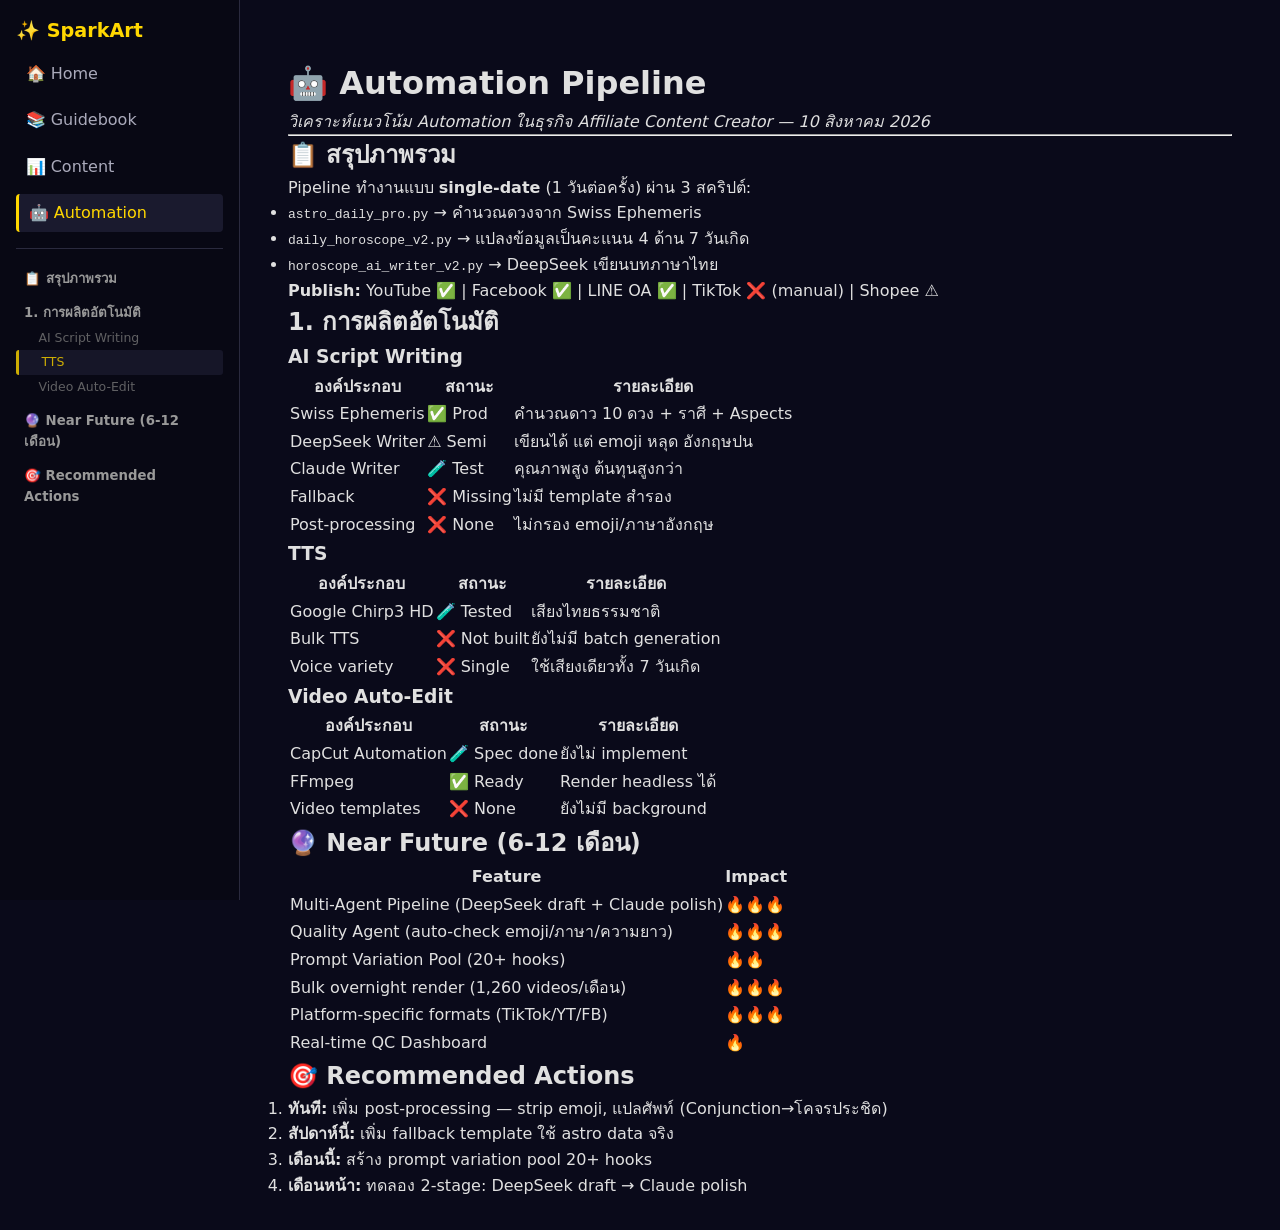
==== automation/index.html @ 2e10477f "🚀 Initial: SparkArt Asset Manager - Calendar grid with day detail view - Sidebar navigation - Dark t" ====
<!DOCTYPE html>
<html lang="th">
<head>
  <meta charset="UTF-8">
  <meta name="viewport" content="width=device-width, initial-scale=1.0">
  <title>🤖 SparkArt Automation</title>
  <link rel="stylesheet" href="/shared.css">
  <meta name="robots" content="noindex">
</head>
<body>

<button class="hamburger" id="hamburger" aria-label="Toggle sidebar" aria-expanded="false">☰</button>

<aside class="sidebar" id="sidebar">
  <a href="/" class="brand">✨ SparkArt</a>
  <ul class="nav-links">
    <li><a href="/">🏠 Home</a></li>
    <li><a href="/howto/">📚 Guidebook</a></li>
    <li><a href="/content/">📊 Content</a></li>
    <li><a href="/automation/" class="active">🤖 Automation</a></li>
  </ul>
  <div class="sub-nav" id="subNav"></div>
</aside>

<main class="main">

<h1>🤖 Automation Pipeline</h1>
<p><em>วิเคราะห์แนวโน้ม Automation ในธุรกิจ Affiliate Content Creator — 10 สิงหาคม 2026</em></p>

<hr>

<h2 id="summary">📋 สรุปภาพรวม</h2>

<p>Pipeline ทำงานแบบ <strong>single-date</strong> (1 วันต่อครั้ง) ผ่าน 3 สคริปต์:</p>
<ul>
  <li><code>astro_daily_pro.py</code> → คำนวณดวงจาก Swiss Ephemeris</li>
  <li><code>daily_horoscope_v2.py</code> → แปลงข้อมูลเป็นคะแนน 4 ด้าน 7 วันเกิด</li>
  <li><code>horoscope_ai_writer_v2.py</code> → DeepSeek เขียนบทภาษาไทย</li>
</ul>

<p><strong>Publish:</strong> YouTube ✅ | Facebook ✅ | LINE OA ✅ | TikTok ❌ (manual) | Shopee ⚠️</p>

<h2 id="production">1. การผลิตอัตโนมัติ</h2>

<h3 id="ai-writing">AI Script Writing</h3>
<table>
  <tr><th>องค์ประกอบ</th><th>สถานะ</th><th>รายละเอียด</th></tr>
  <tr><td>Swiss Ephemeris</td><td>✅ Prod</td><td>คำนวณดาว 10 ดวง + ราศี + Aspects</td></tr>
  <tr><td>DeepSeek Writer</td><td>⚠️ Semi</td><td>เขียนได้ แต่ emoji หลุด อังกฤษปน</td></tr>
  <tr><td>Claude Writer</td><td>🧪 Test</td><td>คุณภาพสูง ต้นทุนสูงกว่า</td></tr>
  <tr><td>Fallback</td><td>❌ Missing</td><td>ไม่มี template สำรอง</td></tr>
  <tr><td>Post-processing</td><td>❌ None</td><td>ไม่กรอง emoji/ภาษาอังกฤษ</td></tr>
</table>

<h3 id="tts-stack">TTS</h3>
<table>
  <tr><th>องค์ประกอบ</th><th>สถานะ</th><th>รายละเอียด</th></tr>
  <tr><td>Google Chirp3 HD</td><td>🧪 Tested</td><td>เสียงไทยธรรมชาติ</td></tr>
  <tr><td>Bulk TTS</td><td>❌ Not built</td><td>ยังไม่มี batch generation</td></tr>
  <tr><td>Voice variety</td><td>❌ Single</td><td>ใช้เสียงเดียวทั้ง 7 วันเกิด</td></tr>
</table>

<h3 id="video-edit">Video Auto-Edit</h3>
<table>
  <tr><th>องค์ประกอบ</th><th>สถานะ</th><th>รายละเอียด</th></tr>
  <tr><td>CapCut Automation</td><td>🧪 Spec done</td><td>ยังไม่ implement</td></tr>
  <tr><td>FFmpeg</td><td>✅ Ready</td><td>Render headless ได้</td></tr>
  <tr><td>Video templates</td><td>❌ None</td><td>ยังไม่มี background</td></tr>
</table>

<h2 id="near-future">🔮 Near Future (6-12 เดือน)</h2>

<table>
  <tr><th>Feature</th><th>Impact</th></tr>
  <tr><td>Multi-Agent Pipeline (DeepSeek draft + Claude polish)</td><td>🔥🔥🔥</td></tr>
  <tr><td>Quality Agent (auto-check emoji/ภาษา/ความยาว)</td><td>🔥🔥🔥</td></tr>
  <tr><td>Prompt Variation Pool (20+ hooks)</td><td>🔥🔥</td></tr>
  <tr><td>Bulk overnight render (1,260 videos/เดือน)</td><td>🔥🔥🔥</td></tr>
  <tr><td>Platform-specific formats (TikTok/YT/FB)</td><td>🔥🔥🔥</td></tr>
  <tr><td>Real-time QC Dashboard</td><td>🔥</td></tr>
</table>

<h2 id="actions">🎯 Recommended Actions</h2>

<ol>
  <li><strong>ทันที:</strong> เพิ่ม post-processing — strip emoji, แปลศัพท์ (Conjunction→โคจรประชิด)</li>
  <li><strong>สัปดาห์นี้:</strong> เพิ่ม fallback template ใช้ astro data จริง</li>
  <li><strong>เดือนนี้:</strong> สร้าง prompt variation pool 20+ hooks</li>
  <li><strong>เดือนหน้า:</strong> ทดลอง 2-stage: DeepSeek draft → Claude polish</li>
</ol>

</main>

<script>
document.addEventListener('DOMContentLoaded', function() {
  const hamburger = document.getElementById('hamburger');
  const sidebar = document.getElementById('sidebar');
  const subNav = document.getElementById('subNav');
  
  hamburger.addEventListener('click', function() {
    const isOpen = sidebar.classList.toggle('sidebar-open');
    hamburger.setAttribute('aria-expanded', isOpen);
  });
  
  if (subNav) {
    document.querySelectorAll('.main h2[id], .main h3[id]').forEach(function(heading) {
      var link = document.createElement('a');
      link.href = '#' + heading.id;
      link.textContent = heading.textContent;
      link.className = heading.tagName === 'H2' ? 'sub-main' : 'sub-child';
      subNav.appendChild(link);
    });
  }
  
  var sections = document.querySelectorAll('.main h2[id], .main h3[id]');
  if (sections.length) {
    var observer = new IntersectionObserver(function(entries) {
      entries.forEach(function(entry) {
        if (entry.isIntersecting) {
          var id = entry.target.id;
          var links = document.querySelectorAll('.sub-nav a');
          links.forEach(function(l) { l.classList.remove('active'); });
          var active = document.querySelector('.sub-nav a[href="#' + id + '"]');
          if (active) active.classList.add('active');
        }
      });
    }, { rootMargin: '-40% 0px -40% 0px' });
    sections.forEach(function(sec) { observer.observe(sec); });
  }
});
</script>

</body>
</html>
---- shared.css ----
:root {
  --bg: #0a0a1a;
  --accent: #ffd700;
  --text: #e0e0e0;
  --muted: #888;
  --code: #1a2a3a;
  --border: #2a2a3e;
  --sidebar-bg: #080814;
  --nav-bg: #0d0d1f;
  --cards: #1a1a2e;
  --shadow-glow: 0 0 10px rgba(255,215,0,0.2);
  --grid-gap: 1.5rem;
}

/* Reset */
* { box-sizing: border-box; margin: 0; padding: 0; }
body { 
  background: var(--bg); 
  color: var(--text); 
  font-family: -apple-system, system-ui, -apple-system, "Segoe UI", sans-serif; 
  line-height: 1.6; 
  overflow-x: hidden; 
}
a { color: #7eb8ff; text-decoration: none; }
a:hover { color: var(--accent); }

/* Main layout */
.sidebar {
  position: fixed;
  left: 0;
  top: 0;
  height: 100vh;
  width: 240px;
  background: var(--sidebar-bg);
  border-right: 1px solid var(--border);
  z-index: 100;
  padding: 1rem;
  overflow-y: auto;
  transition: transform .3s ease;
}
.sidebar .brand {
  color: var(--accent);
  font-weight: 700;
  font-size: 1.2rem;
  text-align: center;
  margin-bottom: 2rem;
}
.nav-links {
  list-style: none;
}
.nav-links li {
  margin: .5rem 0;
}
.nav-links a {
  display: block;
  padding: .4rem .6rem;
  border-radius: 4px;
  color: #aab;
  transition: background .2s, color .2s;
}
.nav-links a:hover,
.nav-links a.active {
  background: #1a1a2e;
  color: var(--accent);
}
.sidebar .active {
  border-left: 3px solid var(--accent);
}

/* Subsection Links — hierarchical */
.sub-nav {
  margin-top: 1rem;
  border-top: 1px solid var(--border);
  padding-top: 0.5rem;
}
.sub-nav a {
  display: block;
  padding: 0.15rem 0.5rem;
  font-size: 0.83rem;
  color: #777;
  border-radius: 3px;
  transition: all 0.15s;
  text-decoration: none;
}
.sub-nav a.sub-main {
  font-weight: 600;
  color: #999;
  margin-top: 0.5rem;
}
.sub-nav a.sub-child {
  padding-left: 1.4rem;
  font-size: 0.78rem;
  opacity: 0.8;
}
.sub-nav a:hover,
.sub-nav a.active {
  color: var(--accent);
  background: #1a1a2e;
}

/* Main content area */
.main {
  flex: 1;
  margin-left: 240px;
  padding: 2rem 3rem;
  max-width: 1200px;
  overflow-x: hidden;
}

/* Glass cards */
.card {
  background: rgba(26,26,46,0.6);
  border: 1px solid rgba(255,215,0,0.1);
  border-radius: 8px;
  padding: 1rem;
  margin: 1rem 0;
  transition: background .3s;
}
.card:hover {
  background: rgba(26,26,46,0.75);
  border-color: rgba(255,215,0,0.25);
}

/* Responsive adjustments */
@media (max-width: 768px) {
  .sidebar {
    position: fixed;
    width: 260px;
    transform: translateX(-260px);
    transition: transform .3s ease;
  }
  .sidebar.sidebar-open {
    transform: translateX(0);
  }
  .main {
    margin-left: 0;
    padding: 1rem;
  }
  .nav-links li {
    margin: .3rem 0;
  }
}

/* Utility */
.text-center { text-align: center; }
.mt-1 { margin-top: .5rem; }
.mb-1 { margin-bottom: .5rem; }
.visually-hidden {
  position: absolute;
  width: 1px; height: 1px;
  padding: 0; margin: -1px; overflow: hidden;
  clip: rect(1px,1px,0,0);
  white-space: nowrap;
}
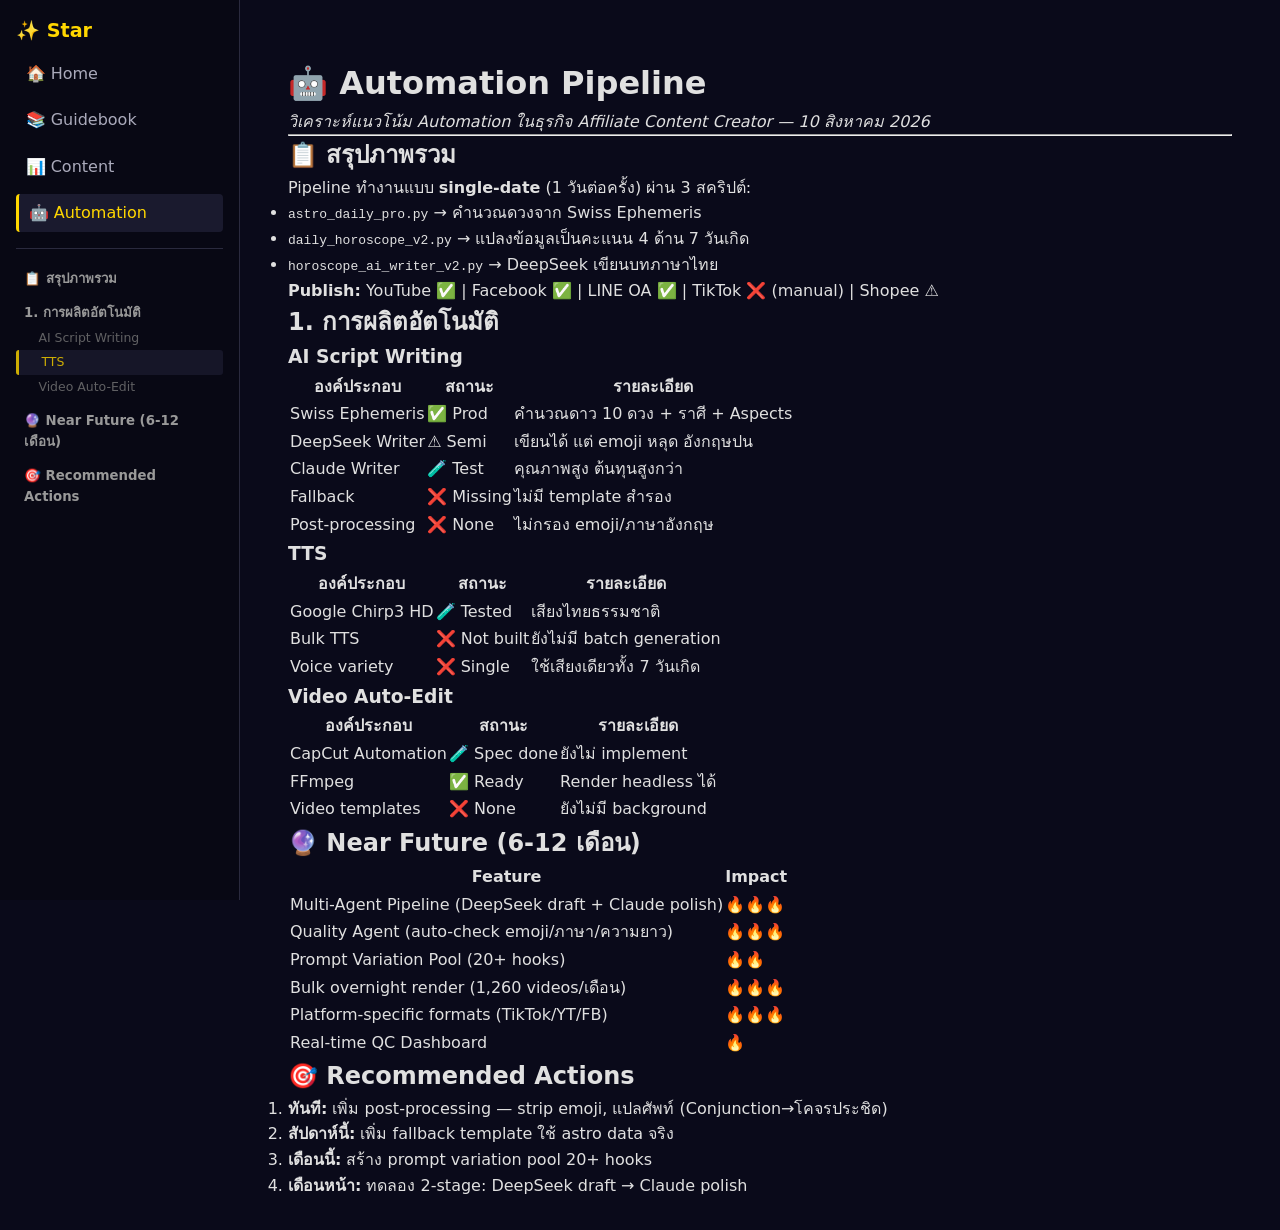
==== commit 6481ff1e: "🏷️ Rename SparkArt → Star" ====
--- a/automation/index.html
+++ b/automation/index.html
@@ -3,7 +3,7 @@
 <head>
   <meta charset="UTF-8">
   <meta name="viewport" content="width=device-width, initial-scale=1.0">
-  <title>🤖 SparkArt Automation</title>
+  <title>🤖 Star Automation</title>
   <link rel="stylesheet" href="/shared.css">
   <meta name="robots" content="noindex">
 </head>
@@ -12,7 +12,7 @@
 <button class="hamburger" id="hamburger" aria-label="Toggle sidebar" aria-expanded="false">☰</button>
 
 <aside class="sidebar" id="sidebar">
-  <a href="/" class="brand">✨ SparkArt</a>
+  <a href="/" class="brand">✨ Star</a>
   <ul class="nav-links">
     <li><a href="/">🏠 Home</a></li>
     <li><a href="/howto/">📚 Guidebook</a></li>
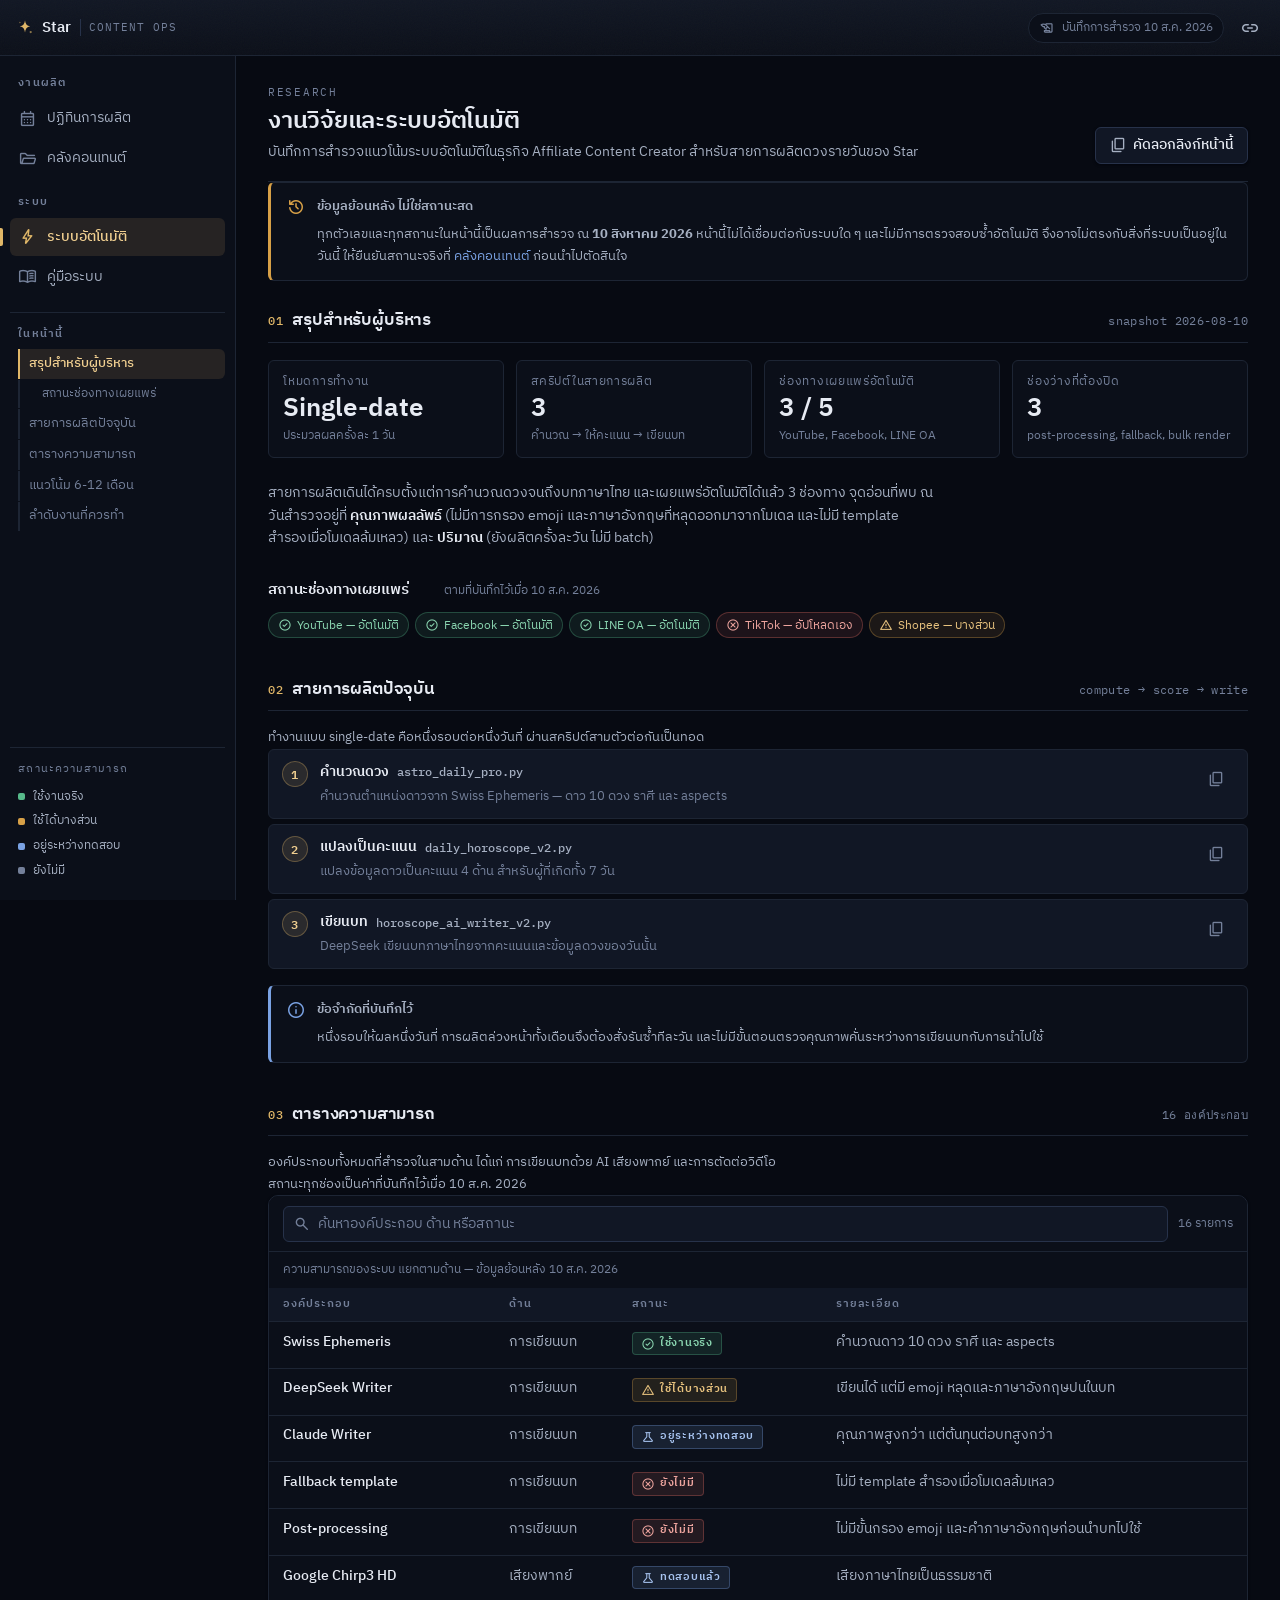
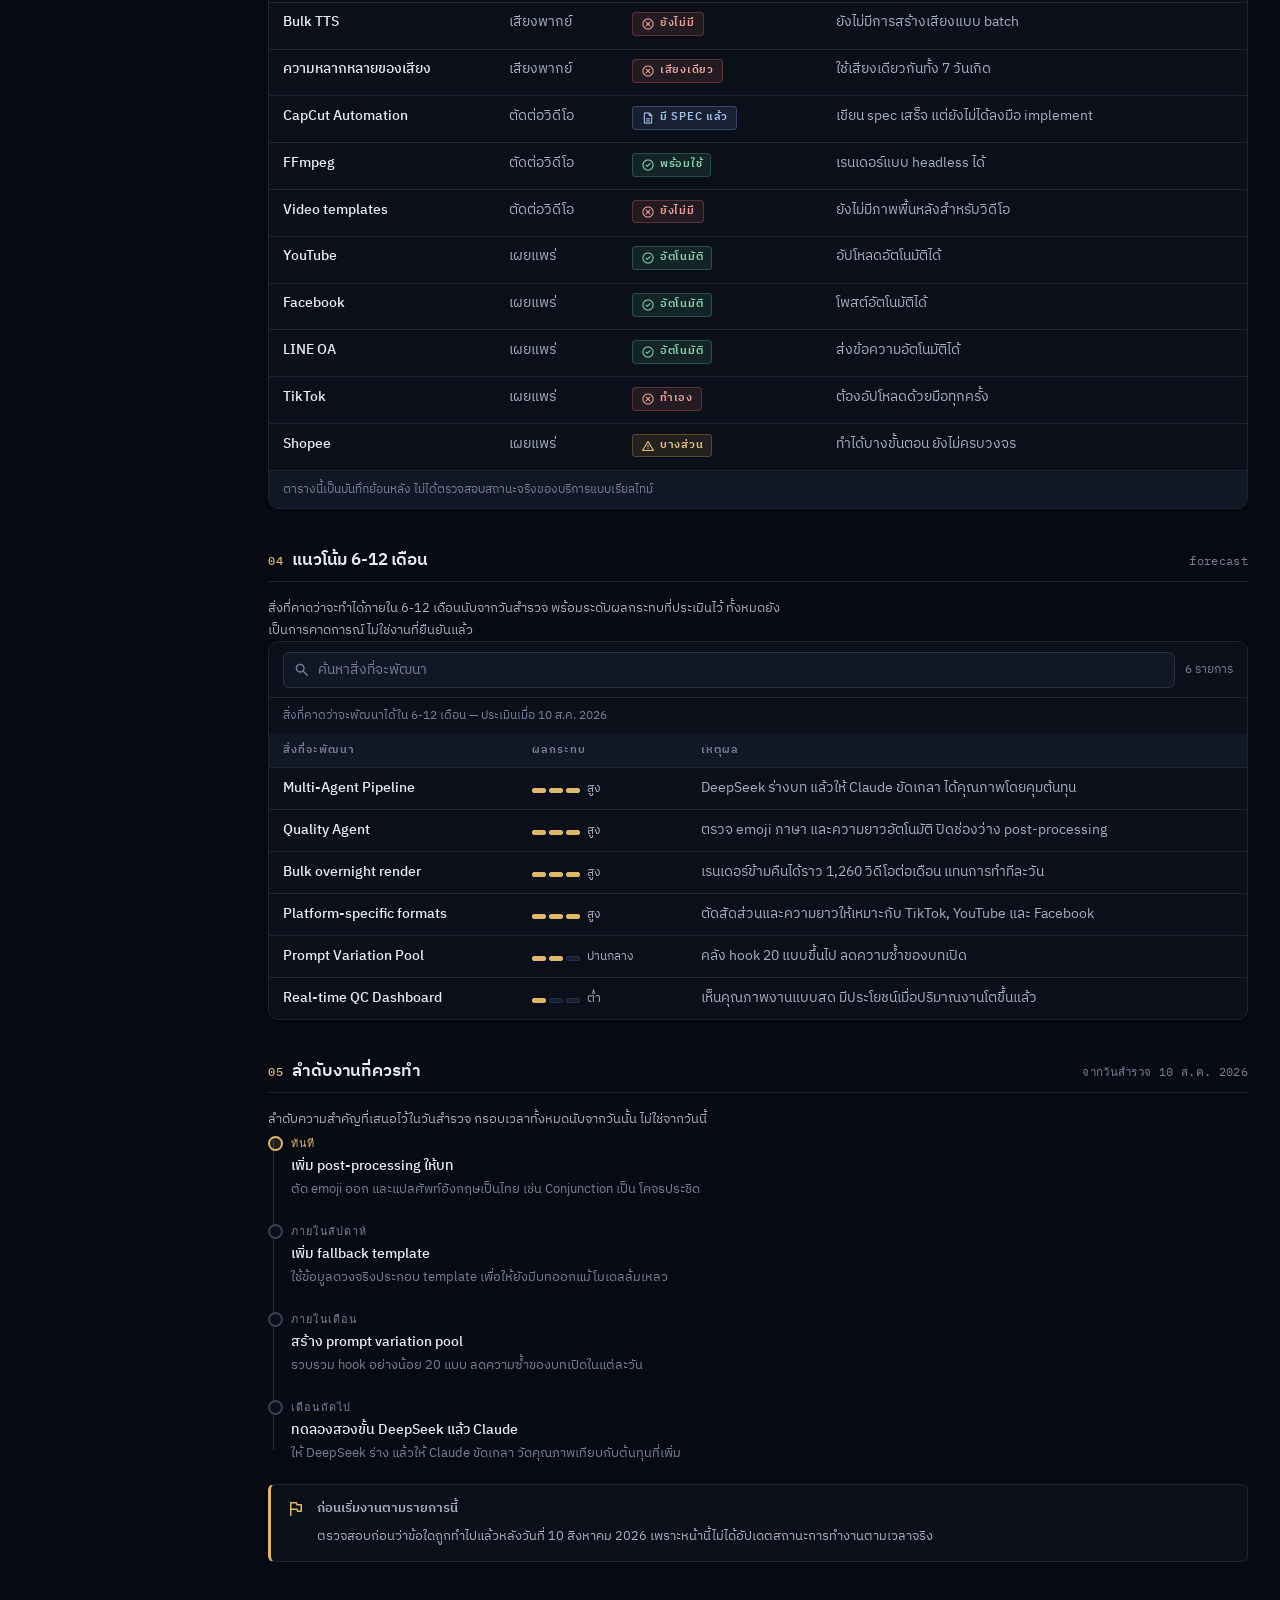
==== commit cd1eb5d7: "redesign content research pages and add working API" ====
--- a/automation/index.html
+++ b/automation/index.html
@@ -1,134 +1,559 @@
 <!DOCTYPE html>
 <html lang="th">
 <head>
-  <meta charset="UTF-8">
-  <meta name="viewport" content="width=device-width, initial-scale=1.0">
-  <title>🤖 Star Automation</title>
-  <link rel="stylesheet" href="/shared.css">
-  <meta name="robots" content="noindex">
+<meta charset="UTF-8">
+<meta name="viewport" content="width=device-width, initial-scale=1, viewport-fit=cover">
+<meta name="color-scheme" content="dark">
+<meta name="robots" content="noindex">
+<meta name="description" content="งานวิจัยและระบบอัตโนมัติของสายการผลิตคอนเทนต์ดวงรายวัน Star — บันทึกการสำรวจ 10 สิงหาคม 2026">
+<title>ระบบอัตโนมัติ · Star Content Ops</title>
+
+<link rel="icon" href="data:image/svg+xml,%3Csvg xmlns='http://www.w3.org/2000/svg' viewBox='0 0 24 24'%3E%3Cpath fill='%23e0b768' d='M12 1.5c.35 4.6 2.4 7.4 6.9 8.3-4.5.9-6.55 3.7-6.9 8.3-.35-4.6-2.4-7.4-6.9-8.3 4.5-.9 6.55-3.7 6.9-8.3Z'/%3E%3C/svg%3E">
+
+<link rel="preconnect" href="https://fonts.googleapis.com">
+<link rel="preconnect" href="https://fonts.gstatic.com" crossorigin>
+<link rel="stylesheet" href="https://fonts.googleapis.com/css2?family=IBM+Plex+Sans+Thai:wght@300;400;500;600;700&family=IBM+Plex+Mono:wght@400;500;600&display=swap">
+<link rel="stylesheet" href="https://fonts.googleapis.com/css2?family=Material+Symbols+Rounded:opsz,wght,FILL,GRAD@20..48,300..600,0..1,0&display=block">
+<link rel="stylesheet" href="/style.css">
+<link rel="stylesheet" href="/workspace.css">
 </head>
 <body>
 
-<button class="hamburger" id="hamburger" aria-label="Toggle sidebar" aria-expanded="false">☰</button>
-
-<aside class="sidebar" id="sidebar">
-  <a href="/" class="brand">✨ Star</a>
-  <ul class="nav-links">
-    <li><a href="/">🏠 Home</a></li>
-    <li><a href="/howto/">📚 Guidebook</a></li>
-    <li><a href="/content/">📊 Content</a></li>
-    <li><a href="/automation/" class="active">🤖 Automation</a></li>
-  </ul>
-  <div class="sub-nav" id="subNav"></div>
-</aside>
-
-<main class="main">
-
-<h1>🤖 Automation Pipeline</h1>
-<p><em>วิเคราะห์แนวโน้ม Automation ในธุรกิจ Affiliate Content Creator — 10 สิงหาคม 2026</em></p>
-
-<hr>
-
-<h2 id="summary">📋 สรุปภาพรวม</h2>
-
-<p>Pipeline ทำงานแบบ <strong>single-date</strong> (1 วันต่อครั้ง) ผ่าน 3 สคริปต์:</p>
-<ul>
-  <li><code>astro_daily_pro.py</code> → คำนวณดวงจาก Swiss Ephemeris</li>
-  <li><code>daily_horoscope_v2.py</code> → แปลงข้อมูลเป็นคะแนน 4 ด้าน 7 วันเกิด</li>
-  <li><code>horoscope_ai_writer_v2.py</code> → DeepSeek เขียนบทภาษาไทย</li>
-</ul>
-
-<p><strong>Publish:</strong> YouTube ✅ | Facebook ✅ | LINE OA ✅ | TikTok ❌ (manual) | Shopee ⚠️</p>
-
-<h2 id="production">1. การผลิตอัตโนมัติ</h2>
-
-<h3 id="ai-writing">AI Script Writing</h3>
-<table>
-  <tr><th>องค์ประกอบ</th><th>สถานะ</th><th>รายละเอียด</th></tr>
-  <tr><td>Swiss Ephemeris</td><td>✅ Prod</td><td>คำนวณดาว 10 ดวง + ราศี + Aspects</td></tr>
-  <tr><td>DeepSeek Writer</td><td>⚠️ Semi</td><td>เขียนได้ แต่ emoji หลุด อังกฤษปน</td></tr>
-  <tr><td>Claude Writer</td><td>🧪 Test</td><td>คุณภาพสูง ต้นทุนสูงกว่า</td></tr>
-  <tr><td>Fallback</td><td>❌ Missing</td><td>ไม่มี template สำรอง</td></tr>
-  <tr><td>Post-processing</td><td>❌ None</td><td>ไม่กรอง emoji/ภาษาอังกฤษ</td></tr>
-</table>
-
-<h3 id="tts-stack">TTS</h3>
-<table>
-  <tr><th>องค์ประกอบ</th><th>สถานะ</th><th>รายละเอียด</th></tr>
-  <tr><td>Google Chirp3 HD</td><td>🧪 Tested</td><td>เสียงไทยธรรมชาติ</td></tr>
-  <tr><td>Bulk TTS</td><td>❌ Not built</td><td>ยังไม่มี batch generation</td></tr>
-  <tr><td>Voice variety</td><td>❌ Single</td><td>ใช้เสียงเดียวทั้ง 7 วันเกิด</td></tr>
-</table>
-
-<h3 id="video-edit">Video Auto-Edit</h3>
-<table>
-  <tr><th>องค์ประกอบ</th><th>สถานะ</th><th>รายละเอียด</th></tr>
-  <tr><td>CapCut Automation</td><td>🧪 Spec done</td><td>ยังไม่ implement</td></tr>
-  <tr><td>FFmpeg</td><td>✅ Ready</td><td>Render headless ได้</td></tr>
-  <tr><td>Video templates</td><td>❌ None</td><td>ยังไม่มี background</td></tr>
-</table>
-
-<h2 id="near-future">🔮 Near Future (6-12 เดือน)</h2>
-
-<table>
-  <tr><th>Feature</th><th>Impact</th></tr>
-  <tr><td>Multi-Agent Pipeline (DeepSeek draft + Claude polish)</td><td>🔥🔥🔥</td></tr>
-  <tr><td>Quality Agent (auto-check emoji/ภาษา/ความยาว)</td><td>🔥🔥🔥</td></tr>
-  <tr><td>Prompt Variation Pool (20+ hooks)</td><td>🔥🔥</td></tr>
-  <tr><td>Bulk overnight render (1,260 videos/เดือน)</td><td>🔥🔥🔥</td></tr>
-  <tr><td>Platform-specific formats (TikTok/YT/FB)</td><td>🔥🔥🔥</td></tr>
-  <tr><td>Real-time QC Dashboard</td><td>🔥</td></tr>
-</table>
-
-<h2 id="actions">🎯 Recommended Actions</h2>
-
-<ol>
-  <li><strong>ทันที:</strong> เพิ่ม post-processing — strip emoji, แปลศัพท์ (Conjunction→โคจรประชิด)</li>
-  <li><strong>สัปดาห์นี้:</strong> เพิ่ม fallback template ใช้ astro data จริง</li>
-  <li><strong>เดือนนี้:</strong> สร้าง prompt variation pool 20+ hooks</li>
-  <li><strong>เดือนหน้า:</strong> ทดลอง 2-stage: DeepSeek draft → Claude polish</li>
-</ol>
-
-</main>
-
-<script>
-document.addEventListener('DOMContentLoaded', function() {
-  const hamburger = document.getElementById('hamburger');
-  const sidebar = document.getElementById('sidebar');
-  const subNav = document.getElementById('subNav');
-  
-  hamburger.addEventListener('click', function() {
-    const isOpen = sidebar.classList.toggle('sidebar-open');
-    hamburger.setAttribute('aria-expanded', isOpen);
-  });
-  
-  if (subNav) {
-    document.querySelectorAll('.main h2[id], .main h3[id]').forEach(function(heading) {
-      var link = document.createElement('a');
-      link.href = '#' + heading.id;
-      link.textContent = heading.textContent;
-      link.className = heading.tagName === 'H2' ? 'sub-main' : 'sub-child';
-      subNav.appendChild(link);
-    });
-  }
-  
-  var sections = document.querySelectorAll('.main h2[id], .main h3[id]');
-  if (sections.length) {
-    var observer = new IntersectionObserver(function(entries) {
-      entries.forEach(function(entry) {
-        if (entry.isIntersecting) {
-          var id = entry.target.id;
-          var links = document.querySelectorAll('.sub-nav a');
-          links.forEach(function(l) { l.classList.remove('active'); });
-          var active = document.querySelector('.sub-nav a[href="#' + id + '"]');
-          if (active) active.classList.add('active');
-        }
-      });
-    }, { rootMargin: '-40% 0px -40% 0px' });
-    sections.forEach(function(sec) { observer.observe(sec); });
-  }
-});
-</script>
+<a class="skip-link" href="#workspace">ข้ามไปยังเนื้อหาหลัก</a>
+
+<!-- ── Top bar ─────────────────────────────────────────── -->
+<header class="topbar">
+  <button class="icon-btn hamburger" id="hamburger" type="button"
+          aria-label="เปิดเมนูนำทาง" aria-expanded="false" aria-controls="sidebar">
+    <span class="ms" aria-hidden="true">menu</span>
+  </button>
+
+  <a href="/" class="brand" aria-label="Star — หน้าแรก">
+    <svg class="brand-mark" viewBox="0 0 24 24" width="18" height="18" aria-hidden="true" focusable="false">
+      <path d="M12 1.5c.35 4.6 2.4 7.4 6.9 8.3v0c-4.5.9-6.55 3.7-6.9 8.3-.35-4.6-2.4-7.4-6.9-8.3v0c4.5-.9 6.55-3.7 6.9-8.3Z" fill="currentColor"/>
+      <circle cx="19.6" cy="17.4" r="1.5" fill="currentColor" opacity=".6"/>
+      <circle cx="5.2" cy="4.6" r="1" fill="currentColor" opacity=".45"/>
+    </svg>
+    <span class="brand-name">Star</span>
+    <span class="brand-sub">Content Ops</span>
+  </a>
+
+  <div class="topbar-spacer"></div>
+
+  <div class="meta-chip">
+    <span class="ms" aria-hidden="true">history_edu</span>
+    <span>บันทึกการสำรวจ <time datetime="2026-08-10">10 ส.ค. 2026</time></span>
+  </div>
+
+  <button class="icon-btn" type="button" data-copy="https://star.panupong.net/automation/"
+          data-copy-label="ลิงก์หน้าระบบอัตโนมัติ"
+          aria-label="คัดลอกลิงก์หน้านี้" title="คัดลอกลิงก์หน้านี้">
+    <span class="ms" aria-hidden="true">link</span>
+  </button>
+</header>
+
+<div class="shell">
+
+  <!-- ── Sidebar ───────────────────────────────────────── -->
+  <aside class="sidebar" id="sidebar" aria-label="เมนูนำทางหลัก">
+    <nav class="nav-links" aria-label="ส่วนงาน">
+      <span class="nav-group-label">งานผลิต</span>
+      <a href="/">
+        <span class="ms" aria-hidden="true">calendar_month</span><span>ปฏิทินการผลิต</span>
+      </a>
+      <a href="/content/">
+        <span class="ms" aria-hidden="true">folder_open</span><span>คลังคอนเทนต์</span>
+      </a>
+      <span class="nav-group-label">ระบบ</span>
+      <a href="/automation/" class="active" aria-current="page">
+        <span class="ms" aria-hidden="true">bolt</span><span>ระบบอัตโนมัติ</span>
+      </a>
+      <a href="/howto/">
+        <span class="ms" aria-hidden="true">menu_book</span><span>คู่มือระบบ</span>
+      </a>
+    </nav>
+
+    <div class="sub-nav" id="subNav"></div>
+
+    <div class="sidebar-foot">
+      <div class="legend-title">สถานะความสามารถ</div>
+      <ul class="legend">
+        <li><i class="legend-dot is-done" aria-hidden="true"></i>ใช้งานจริง</li>
+        <li><i class="legend-dot is-partial" aria-hidden="true"></i>ใช้ได้บางส่วน</li>
+        <li><i class="legend-dot is-test" aria-hidden="true"></i>อยู่ระหว่างทดสอบ</li>
+        <li><i class="legend-dot is-none" aria-hidden="true"></i>ยังไม่มี</li>
+      </ul>
+    </div>
+  </aside>
+  <div class="nav-scrim" id="nav-scrim" hidden></div>
+
+  <!-- ── Main workspace ────────────────────────────────── -->
+  <main class="main" id="app">
+
+    <div class="workspace-head" id="workspace">
+      <div class="workspace-title">
+        <span class="eyebrow">Research</span>
+        <h1>งานวิจัยและระบบอัตโนมัติ</h1>
+        <p class="workspace-desc">
+          บันทึกการสำรวจแนวโน้มระบบอัตโนมัติในธุรกิจ Affiliate Content Creator
+          สำหรับสายการผลิตดวงรายวันของ Star
+        </p>
+      </div>
+      <div class="workspace-cta">
+        <button class="btn" type="button" data-copy="https://star.panupong.net/automation/"
+                data-copy-label="ลิงก์หน้าระบบอัตโนมัติ">
+          <span class="ms" aria-hidden="true">content_copy</span>
+          <span class="btn-label">คัดลอกลิงก์หน้านี้</span>
+        </button>
+      </div>
+    </div>
+
+    <div class="callout callout-warn">
+      <span class="ms" aria-hidden="true">history</span>
+      <div class="callout-body">
+        <p class="callout-title">ข้อมูลย้อนหลัง ไม่ใช่สถานะสด</p>
+        <p>
+          ทุกตัวเลขและทุกสถานะในหน้านี้เป็นผลการสำรวจ ณ
+          <strong><time datetime="2026-08-10">10 สิงหาคม 2026</time></strong>
+          หน้านี้ไม่ได้เชื่อมต่อกับระบบใด ๆ และไม่มีการตรวจสอบซ้ำอัตโนมัติ
+          จึงอาจไม่ตรงกับสิ่งที่ระบบเป็นอยู่ในวันนี้ ให้ยืนยันสถานะจริงที่
+          <a href="/content/">คลังคอนเทนต์</a> ก่อนนำไปตัดสินใจ
+        </p>
+      </div>
+    </div>
+
+    <!-- ══ 01 · Executive summary ══ -->
+    <section class="doc-section" id="summary" aria-labelledby="summary-h">
+      <div class="section-head">
+        <h2 id="summary-h" data-nav-label="สรุปสำหรับผู้บริหาร">
+          <span class="section-index" aria-hidden="true">01</span>
+          <span>สรุปสำหรับผู้บริหาร</span>
+        </h2>
+        <span class="section-aside">snapshot 2026-08-10</span>
+      </div>
+
+      <div class="stat-row">
+        <div class="stat">
+          <span class="stat-label">โหมดการทำงาน</span>
+          <span class="stat-value">Single-date</span>
+          <span class="stat-meta">ประมวลผลครั้งละ 1 วัน</span>
+        </div>
+        <div class="stat">
+          <span class="stat-label">สคริปต์ในสายการผลิต</span>
+          <span class="stat-value">3</span>
+          <span class="stat-meta">คำนวณ → ให้คะแนน → เขียนบท</span>
+        </div>
+        <div class="stat">
+          <span class="stat-label">ช่องทางเผยแพร่อัตโนมัติ</span>
+          <span class="stat-value">3 / 5</span>
+          <span class="stat-meta">YouTube, Facebook, LINE OA</span>
+        </div>
+        <div class="stat">
+          <span class="stat-label">ช่องว่างที่ต้องปิด</span>
+          <span class="stat-value">3</span>
+          <span class="stat-meta">post-processing, fallback, bulk render</span>
+        </div>
+      </div>
+
+      <div class="prose" style="margin-top:1rem">
+        <p>
+          สายการผลิตเดินได้ครบตั้งแต่การคำนวณดวงจนถึงบทภาษาไทย และเผยแพร่อัตโนมัติได้แล้ว 3 ช่องทาง
+          จุดอ่อนที่พบ ณ วันสำรวจอยู่ที่ <strong>คุณภาพผลลัพธ์</strong> (ไม่มีการกรอง emoji และภาษาอังกฤษที่หลุดออกมาจากโมเดล
+          และไม่มี template สำรองเมื่อโมเดลล้มเหลว) และ <strong>ปริมาณ</strong> (ยังผลิตครั้งละวัน ไม่มี batch)
+        </p>
+      </div>
+
+      <div class="sub-head">
+        <h3 id="publish-state" data-nav-label="สถานะช่องทางเผยแพร่">สถานะช่องทางเผยแพร่</h3>
+        <span class="sub-note">ตามที่บันทึกไว้เมื่อ 10 ส.ค. 2026</span>
+      </div>
+
+      <div class="chip-row">
+        <span class="chip chip-ok"><span class="ms" aria-hidden="true">check_circle</span>YouTube — อัตโนมัติ</span>
+        <span class="chip chip-ok"><span class="ms" aria-hidden="true">check_circle</span>Facebook — อัตโนมัติ</span>
+        <span class="chip chip-ok"><span class="ms" aria-hidden="true">check_circle</span>LINE OA — อัตโนมัติ</span>
+        <span class="chip chip-danger"><span class="ms" aria-hidden="true">cancel</span>TikTok — อัปโหลดเอง</span>
+        <span class="chip chip-warn"><span class="ms" aria-hidden="true">warning</span>Shopee — บางส่วน</span>
+      </div>
+    </section>
+
+    <!-- ══ 02 · Current pipeline ══ -->
+    <section class="doc-section" id="pipeline" aria-labelledby="pipeline-h">
+      <div class="section-head">
+        <h2 id="pipeline-h" data-nav-label="สายการผลิตปัจจุบัน">
+          <span class="section-index" aria-hidden="true">02</span>
+          <span>สายการผลิตปัจจุบัน</span>
+        </h2>
+        <span class="section-aside">compute → score → write</span>
+      </div>
+      <p class="section-desc">
+        ทำงานแบบ single-date คือหนึ่งรอบต่อหนึ่งวันที่ ผ่านสคริปต์สามตัวต่อกันเป็นทอด
+      </p>
+
+      <div class="flow">
+        <div class="flow-step">
+          <span class="step-idx" aria-hidden="true">1</span>
+          <div class="flow-body">
+            <div class="flow-title"><span>คำนวณดวง</span> <code>astro_daily_pro.py</code></div>
+            <p class="flow-desc">คำนวณตำแหน่งดาวจาก Swiss Ephemeris — ดาว 10 ดวง ราศี และ aspects</p>
+          </div>
+          <button class="icon-btn flow-link" type="button" data-copy="astro_daily_pro.py"
+                  data-copy-label="ชื่อสคริปต์" aria-label="คัดลอกชื่อสคริปต์ astro_daily_pro.py">
+            <span class="ms" aria-hidden="true">content_copy</span>
+          </button>
+        </div>
+        <div class="flow-step">
+          <span class="step-idx" aria-hidden="true">2</span>
+          <div class="flow-body">
+            <div class="flow-title"><span>แปลงเป็นคะแนน</span> <code>daily_horoscope_v2.py</code></div>
+            <p class="flow-desc">แปลงข้อมูลดาวเป็นคะแนน 4 ด้าน สำหรับผู้ที่เกิดทั้ง 7 วัน</p>
+          </div>
+          <button class="icon-btn flow-link" type="button" data-copy="daily_horoscope_v2.py"
+                  data-copy-label="ชื่อสคริปต์" aria-label="คัดลอกชื่อสคริปต์ daily_horoscope_v2.py">
+            <span class="ms" aria-hidden="true">content_copy</span>
+          </button>
+        </div>
+        <div class="flow-step">
+          <span class="step-idx" aria-hidden="true">3</span>
+          <div class="flow-body">
+            <div class="flow-title"><span>เขียนบท</span> <code>horoscope_ai_writer_v2.py</code></div>
+            <p class="flow-desc">DeepSeek เขียนบทภาษาไทยจากคะแนนและข้อมูลดวงของวันนั้น</p>
+          </div>
+          <button class="icon-btn flow-link" type="button" data-copy="horoscope_ai_writer_v2.py"
+                  data-copy-label="ชื่อสคริปต์" aria-label="คัดลอกชื่อสคริปต์ horoscope_ai_writer_v2.py">
+            <span class="ms" aria-hidden="true">content_copy</span>
+          </button>
+        </div>
+      </div>
+
+      <div class="callout callout-info" style="margin-top:1rem">
+        <span class="ms" aria-hidden="true">info</span>
+        <div class="callout-body">
+          <p class="callout-title">ข้อจำกัดที่บันทึกไว้</p>
+          <p>
+            หนึ่งรอบให้ผลหนึ่งวันที่ การผลิตล่วงหน้าทั้งเดือนจึงต้องสั่งรันซ้ำทีละวัน
+            และไม่มีขั้นตอนตรวจคุณภาพคั่นระหว่างการเขียนบทกับการนำไปใช้
+          </p>
+        </div>
+      </div>
+    </section>
+
+    <!-- ══ 03 · Capability matrix ══ -->
+    <section class="doc-section" id="capability" aria-labelledby="capability-h">
+      <div class="section-head">
+        <h2 id="capability-h" data-nav-label="ตารางความสามารถ">
+          <span class="section-index" aria-hidden="true">03</span>
+          <span>ตารางความสามารถ</span>
+        </h2>
+        <span class="section-aside">16 องค์ประกอบ</span>
+      </div>
+      <p class="section-desc">
+        องค์ประกอบทั้งหมดที่สำรวจในสามด้าน ได้แก่ การเขียนบทด้วย AI เสียงพากย์ และการตัดต่อวิดีโอ
+        สถานะทุกช่องเป็นค่าที่บันทึกไว้เมื่อ 10 ส.ค. 2026
+      </p>
+
+      <div class="panel-card is-flush">
+        <div class="filter-bar">
+          <div class="search-field">
+            <span class="ms" aria-hidden="true">search</span>
+            <input type="search" id="cap-search"
+                   placeholder="ค้นหาองค์ประกอบ ด้าน หรือสถานะ"
+                   aria-label="ค้นหาในตารางความสามารถ"
+                   data-filter-input
+                   data-filter-target="#cap-table"
+                   data-filter-count="#cap-count"
+                   data-filter-empty="#cap-empty">
+            <button class="icon-btn btn-sm search-clear" type="button" aria-label="ล้างคำค้นหา">
+              <span class="ms" aria-hidden="true">close</span>
+            </button>
+          </div>
+          <span class="filter-count" id="cap-count" role="status" aria-live="polite">16 รายการ</span>
+        </div>
+
+        <div class="table-wrap">
+          <table class="data" id="cap-table">
+            <caption>ความสามารถของระบบ แยกตามด้าน — ข้อมูลย้อนหลัง 10 ส.ค. 2026</caption>
+            <thead>
+              <tr>
+                <th scope="col">องค์ประกอบ</th>
+                <th scope="col">ด้าน</th>
+                <th scope="col">สถานะ</th>
+                <th scope="col">รายละเอียด</th>
+              </tr>
+            </thead>
+            <tbody>
+              <tr>
+                <td>Swiss Ephemeris</td>
+                <td>การเขียนบท</td>
+                <td class="tight"><span class="badge badge-done"><span class="ms" aria-hidden="true">check_circle</span>ใช้งานจริง</span></td>
+                <td>คำนวณดาว 10 ดวง ราศี และ aspects</td>
+              </tr>
+              <tr>
+                <td>DeepSeek Writer</td>
+                <td>การเขียนบท</td>
+                <td class="tight"><span class="badge badge-generating"><span class="ms" aria-hidden="true">warning</span>ใช้ได้บางส่วน</span></td>
+                <td>เขียนได้ แต่มี emoji หลุดและภาษาอังกฤษปนในบท</td>
+              </tr>
+              <tr>
+                <td>Claude Writer</td>
+                <td>การเขียนบท</td>
+                <td class="tight"><span class="badge badge-info"><span class="ms" aria-hidden="true">science</span>อยู่ระหว่างทดสอบ</span></td>
+                <td>คุณภาพสูงกว่า แต่ต้นทุนต่อบทสูงกว่า</td>
+              </tr>
+              <tr>
+                <td>Fallback template</td>
+                <td>การเขียนบท</td>
+                <td class="tight"><span class="badge badge-failed"><span class="ms" aria-hidden="true">cancel</span>ยังไม่มี</span></td>
+                <td>ไม่มี template สำรองเมื่อโมเดลล้มเหลว</td>
+              </tr>
+              <tr>
+                <td>Post-processing</td>
+                <td>การเขียนบท</td>
+                <td class="tight"><span class="badge badge-failed"><span class="ms" aria-hidden="true">cancel</span>ยังไม่มี</span></td>
+                <td>ไม่มีขั้นกรอง emoji และคำภาษาอังกฤษก่อนนำบทไปใช้</td>
+              </tr>
+              <tr>
+                <td>Google Chirp3 HD</td>
+                <td>เสียงพากย์</td>
+                <td class="tight"><span class="badge badge-info"><span class="ms" aria-hidden="true">science</span>ทดสอบแล้ว</span></td>
+                <td>เสียงภาษาไทยเป็นธรรมชาติ</td>
+              </tr>
+              <tr>
+                <td>Bulk TTS</td>
+                <td>เสียงพากย์</td>
+                <td class="tight"><span class="badge badge-failed"><span class="ms" aria-hidden="true">cancel</span>ยังไม่มี</span></td>
+                <td>ยังไม่มีการสร้างเสียงแบบ batch</td>
+              </tr>
+              <tr>
+                <td>ความหลากหลายของเสียง</td>
+                <td>เสียงพากย์</td>
+                <td class="tight"><span class="badge badge-failed"><span class="ms" aria-hidden="true">cancel</span>เสียงเดียว</span></td>
+                <td>ใช้เสียงเดียวกันทั้ง 7 วันเกิด</td>
+              </tr>
+              <tr>
+                <td>CapCut Automation</td>
+                <td>ตัดต่อวิดีโอ</td>
+                <td class="tight"><span class="badge badge-info"><span class="ms" aria-hidden="true">description</span>มี spec แล้ว</span></td>
+                <td>เขียน spec เสร็จ แต่ยังไม่ได้ลงมือ implement</td>
+              </tr>
+              <tr>
+                <td>FFmpeg</td>
+                <td>ตัดต่อวิดีโอ</td>
+                <td class="tight"><span class="badge badge-done"><span class="ms" aria-hidden="true">check_circle</span>พร้อมใช้</span></td>
+                <td>เรนเดอร์แบบ headless ได้</td>
+              </tr>
+              <tr>
+                <td>Video templates</td>
+                <td>ตัดต่อวิดีโอ</td>
+                <td class="tight"><span class="badge badge-failed"><span class="ms" aria-hidden="true">cancel</span>ยังไม่มี</span></td>
+                <td>ยังไม่มีภาพพื้นหลังสำหรับวิดีโอ</td>
+              </tr>
+              <tr>
+                <td>YouTube</td>
+                <td>เผยแพร่</td>
+                <td class="tight"><span class="badge badge-done"><span class="ms" aria-hidden="true">check_circle</span>อัตโนมัติ</span></td>
+                <td>อัปโหลดอัตโนมัติได้</td>
+              </tr>
+              <tr>
+                <td>Facebook</td>
+                <td>เผยแพร่</td>
+                <td class="tight"><span class="badge badge-done"><span class="ms" aria-hidden="true">check_circle</span>อัตโนมัติ</span></td>
+                <td>โพสต์อัตโนมัติได้</td>
+              </tr>
+              <tr>
+                <td>LINE OA</td>
+                <td>เผยแพร่</td>
+                <td class="tight"><span class="badge badge-done"><span class="ms" aria-hidden="true">check_circle</span>อัตโนมัติ</span></td>
+                <td>ส่งข้อความอัตโนมัติได้</td>
+              </tr>
+              <tr>
+                <td>TikTok</td>
+                <td>เผยแพร่</td>
+                <td class="tight"><span class="badge badge-failed"><span class="ms" aria-hidden="true">cancel</span>ทำเอง</span></td>
+                <td>ต้องอัปโหลดด้วยมือทุกครั้ง</td>
+              </tr>
+              <tr>
+                <td>Shopee</td>
+                <td>เผยแพร่</td>
+                <td class="tight"><span class="badge badge-generating"><span class="ms" aria-hidden="true">warning</span>บางส่วน</span></td>
+                <td>ทำได้บางขั้นตอน ยังไม่ครบวงจร</td>
+              </tr>
+            </tbody>
+          </table>
+        </div>
+        <div class="state-block" id="cap-empty" hidden>
+          <span class="ms state-icon" aria-hidden="true">search_off</span>
+          <p class="state-title">ไม่พบองค์ประกอบที่ตรงกับคำค้นหา</p>
+          <p class="state-desc">ลองใช้คำสั้นลง เช่น ชื่อเครื่องมือ ชื่อด้าน หรือคำว่า “ยังไม่มี”</p>
+        </div>
+        <div class="panel-card-foot">
+          ตารางนี้เป็นบันทึกย้อนหลัง ไม่ได้ตรวจสอบสถานะจริงของบริการแบบเรียลไทม์
+        </div>
+      </div>
+    </section>
+
+    <!-- ══ 04 · Outlook ══ -->
+    <section class="doc-section" id="outlook" aria-labelledby="outlook-h">
+      <div class="section-head">
+        <h2 id="outlook-h" data-nav-label="แนวโน้ม 6-12 เดือน">
+          <span class="section-index" aria-hidden="true">04</span>
+          <span>แนวโน้ม 6-12 เดือน</span>
+        </h2>
+        <span class="section-aside">forecast</span>
+      </div>
+      <p class="section-desc">
+        สิ่งที่คาดว่าจะทำได้ภายใน 6-12 เดือนนับจากวันสำรวจ พร้อมระดับผลกระทบที่ประเมินไว้
+        ทั้งหมดยังเป็นการคาดการณ์ ไม่ใช่งานที่ยืนยันแล้ว
+      </p>
+
+      <div class="panel-card is-flush">
+        <div class="filter-bar">
+          <div class="search-field">
+            <span class="ms" aria-hidden="true">search</span>
+            <input type="search" id="outlook-search"
+                   placeholder="ค้นหาสิ่งที่จะพัฒนา"
+                   aria-label="ค้นหาในตารางแนวโน้ม"
+                   data-filter-input
+                   data-filter-target="#outlook-table"
+                   data-filter-count="#outlook-count"
+                   data-filter-empty="#outlook-empty">
+            <button class="icon-btn btn-sm search-clear" type="button" aria-label="ล้างคำค้นหา">
+              <span class="ms" aria-hidden="true">close</span>
+            </button>
+          </div>
+          <span class="filter-count" id="outlook-count" role="status" aria-live="polite">6 รายการ</span>
+        </div>
+
+        <div class="table-wrap">
+          <table class="data" id="outlook-table">
+            <caption>สิ่งที่คาดว่าจะพัฒนาได้ใน 6-12 เดือน — ประเมินเมื่อ 10 ส.ค. 2026</caption>
+            <thead>
+              <tr>
+                <th scope="col">สิ่งที่จะพัฒนา</th>
+                <th scope="col">ผลกระทบ</th>
+                <th scope="col">เหตุผล</th>
+              </tr>
+            </thead>
+            <tbody>
+              <tr>
+                <td>Multi-Agent Pipeline</td>
+                <td class="tight impact">
+                  <span class="meter" role="img" aria-label="ผลกระทบสูง 3 จาก 3">
+                    <i class="on"></i><i class="on"></i><i class="on"></i>
+                  </span><span class="impact-label">สูง</span>
+                </td>
+                <td>DeepSeek ร่างบท แล้วให้ Claude ขัดเกลา ได้คุณภาพโดยคุมต้นทุน</td>
+              </tr>
+              <tr>
+                <td>Quality Agent</td>
+                <td class="tight impact">
+                  <span class="meter" role="img" aria-label="ผลกระทบสูง 3 จาก 3">
+                    <i class="on"></i><i class="on"></i><i class="on"></i>
+                  </span><span class="impact-label">สูง</span>
+                </td>
+                <td>ตรวจ emoji ภาษา และความยาวอัตโนมัติ ปิดช่องว่าง post-processing</td>
+              </tr>
+              <tr>
+                <td>Bulk overnight render</td>
+                <td class="tight impact">
+                  <span class="meter" role="img" aria-label="ผลกระทบสูง 3 จาก 3">
+                    <i class="on"></i><i class="on"></i><i class="on"></i>
+                  </span><span class="impact-label">สูง</span>
+                </td>
+                <td>เรนเดอร์ข้ามคืนได้ราว 1,260 วิดีโอต่อเดือน แทนการทำทีละวัน</td>
+              </tr>
+              <tr>
+                <td>Platform-specific formats</td>
+                <td class="tight impact">
+                  <span class="meter" role="img" aria-label="ผลกระทบสูง 3 จาก 3">
+                    <i class="on"></i><i class="on"></i><i class="on"></i>
+                  </span><span class="impact-label">สูง</span>
+                </td>
+                <td>ตัดสัดส่วนและความยาวให้เหมาะกับ TikTok, YouTube และ Facebook</td>
+              </tr>
+              <tr>
+                <td>Prompt Variation Pool</td>
+                <td class="tight impact">
+                  <span class="meter" role="img" aria-label="ผลกระทบปานกลาง 2 จาก 3">
+                    <i class="on"></i><i class="on"></i><i></i>
+                  </span><span class="impact-label">ปานกลาง</span>
+                </td>
+                <td>คลัง hook 20 แบบขึ้นไป ลดความซ้ำของบทเปิด</td>
+              </tr>
+              <tr>
+                <td>Real-time QC Dashboard</td>
+                <td class="tight impact">
+                  <span class="meter" role="img" aria-label="ผลกระทบต่ำ 1 จาก 3">
+                    <i class="on"></i><i></i><i></i>
+                  </span><span class="impact-label">ต่ำ</span>
+                </td>
+                <td>เห็นคุณภาพงานแบบสด มีประโยชน์เมื่อปริมาณงานโตขึ้นแล้ว</td>
+              </tr>
+            </tbody>
+          </table>
+        </div>
+        <div class="state-block" id="outlook-empty" hidden>
+          <span class="ms state-icon" aria-hidden="true">search_off</span>
+          <p class="state-title">ไม่พบรายการที่ตรงกับคำค้นหา</p>
+          <p class="state-desc">ลองใช้คำสั้นลง เช่น “agent”, “render” หรือ “prompt”</p>
+        </div>
+      </div>
+    </section>
+
+    <!-- ══ 05 · Prioritized actions ══ -->
+    <section class="doc-section" id="actions" aria-labelledby="actions-h">
+      <div class="section-head">
+        <h2 id="actions-h" data-nav-label="ลำดับงานที่ควรทำ">
+          <span class="section-index" aria-hidden="true">05</span>
+          <span>ลำดับงานที่ควรทำ</span>
+        </h2>
+        <span class="section-aside">จากวันสำรวจ 10 ส.ค. 2026</span>
+      </div>
+      <p class="section-desc">
+        ลำดับความสำคัญที่เสนอไว้ในวันสำรวจ กรอบเวลาทั้งหมดนับจากวันนั้น ไม่ใช่จากวันนี้
+      </p>
+
+      <ol class="timeline">
+        <li class="is-now">
+          <span class="tl-when">ทันที</span>
+          <div class="tl-what">เพิ่ม post-processing ให้บท</div>
+          <p class="tl-why">ตัด emoji ออก และแปลศัพท์อังกฤษเป็นไทย เช่น Conjunction เป็น โคจรประชิด</p>
+        </li>
+        <li>
+          <span class="tl-when">ภายในสัปดาห์</span>
+          <div class="tl-what">เพิ่ม fallback template</div>
+          <p class="tl-why">ใช้ข้อมูลดวงจริงประกอบ template เพื่อให้ยังมีบทออกแม้โมเดลล้มเหลว</p>
+        </li>
+        <li>
+          <span class="tl-when">ภายในเดือน</span>
+          <div class="tl-what">สร้าง prompt variation pool</div>
+          <p class="tl-why">รวบรวม hook อย่างน้อย 20 แบบ ลดความซ้ำของบทเปิดในแต่ละวัน</p>
+        </li>
+        <li>
+          <span class="tl-when">เดือนถัดไป</span>
+          <div class="tl-what">ทดลองสองขั้น DeepSeek แล้ว Claude</div>
+          <p class="tl-why">ให้ DeepSeek ร่าง แล้วให้ Claude ขัดเกลา วัดคุณภาพเทียบกับต้นทุนที่เพิ่ม</p>
+        </li>
+      </ol>
+
+      <div class="callout callout-accent" style="margin-top:1.25rem">
+        <span class="ms" aria-hidden="true">flag</span>
+        <div class="callout-body">
+          <p class="callout-title">ก่อนเริ่มงานตามรายการนี้</p>
+          <p>
+            ตรวจสอบก่อนว่าข้อใดถูกทำไปแล้วหลังวันที่ 10 สิงหาคม 2026
+            เพราะหน้านี้ไม่ได้อัปเดตสถานะการทำงานตามเวลาจริง
+          </p>
+        </div>
+      </div>
+    </section>
+
+  </main>
+</div>
+
+<div class="toast-region" id="toast-region" role="status" aria-live="polite"></div>
+
+<script src="/workspace.js" defer></script>
 
 </body>
-</html>+</html>
--- a/style.css
+++ b/style.css
@@ -0,0 +1,1344 @@
+/* ══════════════════════════════════════════════════════════
+   Star — Content Ops workspace
+   Dark navy surfaces · restrained gold accent · Material Symbols
+   ══════════════════════════════════════════════════════════ */
+
+:root {
+  /* Surfaces — off-black navy, layered */
+  --bg:            #070a12;
+  --surface-1:     #0b0f19;
+  --surface-2:     #111725;
+  --surface-3:     #171e2e;
+  --surface-hover: #1b2334;
+
+  /* Lines */
+  --border:        #1d2534;
+  --border-mid:    #27324a;
+  --border-strong: #36425c;
+
+  /* Text */
+  --text:   #e7ebf3;
+  --text-2: #a6b0c2;
+  --text-3: #74809a;
+
+  /* Accent — restrained gold */
+  --accent:        #e0b768;
+  --accent-strong: #f0cf90;
+  --accent-ink:    #14100a;
+  --accent-soft:   rgba(224,183,104,.12);
+  --accent-line:   rgba(224,183,104,.32);
+
+  /* Status */
+  --ok:     #57b98a;
+  --warn:   #d7a047;
+  --danger: #dd6b62;
+  --info:   #7aa2e3;
+
+  /* Legacy aliases kept for compatibility */
+  --card:  var(--surface-2);
+  --muted: var(--text-2);
+  --green: var(--ok);
+  --red:   var(--danger);
+  --blue:  var(--info);
+  --orange:var(--warn);
+  --sidebar-bg: var(--surface-1);
+  --star-glow: #f4f7ff;
+  --star-dim:  #2b344a;
+
+  /* Geometry */
+  --radius:    6px;
+  --radius-lg: 10px;
+  --topbar-h:  56px;
+  --rail-w:    236px;
+
+  /* Elevation — layered, navy-tinted */
+  --shadow-1: 0 1px 1px rgba(3,6,14,.5), 0 1px 3px rgba(3,6,14,.35);
+  --shadow-2: 0 2px 4px rgba(3,6,14,.45), 0 8px 18px rgba(3,6,14,.4);
+  --shadow-3: 0 6px 16px rgba(3,6,14,.5), 0 24px 56px rgba(3,6,14,.55);
+
+  /* Motion */
+  --ease-spring: cubic-bezier(.2,.9,.28,1.06);
+  --ease-out:    cubic-bezier(.2,.6,.2,1);
+  --dur-1: 110ms;
+  --dur-2: 170ms;
+  --dur-3: 260ms;
+
+  /* Extremely subtle noise for large tinted surfaces */
+  --noise: url("data:image/svg+xml,%3Csvg xmlns='http://www.w3.org/2000/svg' width='120' height='120'%3E%3Cfilter id='n'%3E%3CfeTurbulence type='fractalNoise' baseFrequency='.85' numOctaves='2'/%3E%3C/filter%3E%3Crect width='120' height='120' filter='url(%23n)' opacity='.028'/%3E%3C/svg%3E");
+}
+
+* { box-sizing: border-box; margin: 0; padding: 0; }
+
+html { -webkit-text-size-adjust: 100%; }
+
+body {
+  background: var(--bg);
+  color: var(--text);
+  font-family: 'IBM Plex Sans Thai', system-ui, -apple-system, sans-serif;
+  font-size: 15px;
+  line-height: 1.6;
+  overflow-x: hidden;
+  -webkit-font-smoothing: antialiased;
+  text-rendering: optimizeLegibility;
+}
+
+a { color: var(--info); text-decoration: none; }
+a:hover { color: var(--accent); }
+
+h1, h2, h3 { font-weight: 600; line-height: 1.3; letter-spacing: -.01em; }
+
+.num, .stat-value, #month-title, #detail-date, td.num, .cal-day .day-num {
+  font-variant-numeric: tabular-nums;
+  font-feature-settings: 'tnum' 1;
+}
+
+.hidden { display: none !important; }
+.visually-hidden {
+  position: absolute; width: 1px; height: 1px;
+  padding: 0; margin: -1px; overflow: hidden;
+  clip-path: inset(50%); white-space: nowrap;
+}
+
+/* ── Focus ─────────────────────────────────────────────── */
+:focus-visible {
+  outline: 2px solid var(--accent);
+  outline-offset: 2px;
+  border-radius: 3px;
+}
+:focus:not(:focus-visible) { outline: none; }
+
+.skip-link {
+  position: fixed; top: 8px; left: 8px; z-index: 400;
+  background: var(--surface-3); color: var(--text);
+  border: 1px solid var(--accent-line);
+  padding: .5rem .9rem; border-radius: var(--radius);
+  transform: translateY(-160%);
+  transition: transform var(--dur-2) var(--ease-spring);
+}
+.skip-link:focus { transform: translateY(0); }
+
+/* ── Material Symbols ──────────────────────────────────── */
+.ms {
+  font-family: 'Material Symbols Rounded';
+  font-weight: normal;
+  font-style: normal;
+  font-size: 20px;
+  line-height: 1;
+  letter-spacing: normal;
+  text-transform: none;
+  display: inline-block;
+  white-space: nowrap;
+  word-wrap: normal;
+  direction: ltr;
+  -webkit-font-feature-settings: 'liga';
+  -webkit-font-smoothing: antialiased;
+  font-variation-settings: 'FILL' 0, 'wght' 400, 'GRAD' 0, 'opsz' 20;
+  flex: none;
+  user-select: none;
+}
+.ms-sm { font-size: 16px; }
+.ms-lg { font-size: 24px; font-variation-settings: 'FILL' 0, 'wght' 350, 'GRAD' 0, 'opsz' 24; }
+
+/* ── Ambient starfield ─────────────────────────────────── */
+#starfield {
+  position: fixed;
+  inset: 0;
+  z-index: 0;
+  pointer-events: none;
+  opacity: .5;
+}
+
+.shooting-star {
+  position: fixed;
+  z-index: 1;
+  width: 2px; height: 2px;
+  background: rgba(232,238,255,.9);
+  border-radius: 50%;
+  pointer-events: none;
+  opacity: 0;
+}
+.shooting-star::after {
+  content: '';
+  position: absolute;
+  top: 50%; right: 100%;
+  width: 70px; height: 1px;
+  background: linear-gradient(to left, rgba(224,183,104,.5), transparent);
+  transform: translateY(-50%);
+}
+.shooting-star.fly { animation: shoot 1.4s var(--ease-out) forwards; }
+@keyframes shoot {
+  0%   { opacity: .7; transform: translate(0,0) rotate(-28deg); }
+  100% { opacity: 0;  transform: translate(-520px,276px) rotate(-28deg); }
+}
+
+/* ══ Top bar ═══════════════════════════════════════════ */
+.topbar {
+  position: sticky;
+  top: 0;
+  z-index: 60;
+  display: flex;
+  align-items: center;
+  gap: .5rem;
+  height: var(--topbar-h);
+  padding: 0 .75rem 0 .5rem;
+  background:
+    var(--noise),
+    linear-gradient(180deg, rgba(17,23,37,.96), rgba(11,15,25,.96));
+  border-bottom: 1px solid var(--border);
+  backdrop-filter: saturate(140%) blur(8px);
+}
+
+.brand {
+  display: flex;
+  align-items: center;
+  gap: .5rem;
+  padding: .35rem .5rem;
+  border-radius: var(--radius);
+  color: var(--text);
+  min-height: 40px;
+}
+.brand:hover { color: var(--text); background: var(--surface-hover); }
+.brand-mark { color: var(--accent); flex: none; }
+.brand-name { font-weight: 600; letter-spacing: .01em; }
+.brand-sub {
+  font-family: 'IBM Plex Mono', ui-monospace, monospace;
+  font-size: .68rem;
+  text-transform: uppercase;
+  letter-spacing: .1em;
+  color: var(--text-3);
+  padding-left: .5rem;
+  border-left: 1px solid var(--border-mid);
+}
+.topbar-spacer { flex: 1 1 auto; }
+
+.cmd-trigger {
+  display: flex;
+  align-items: center;
+  gap: .5rem;
+  height: 34px;
+  min-width: 220px;
+  padding: 0 .5rem 0 .6rem;
+  background: var(--surface-1);
+  border: 1px solid var(--border);
+  border-radius: var(--radius);
+  color: var(--text-3);
+  font: inherit;
+  font-size: .84rem;
+  cursor: pointer;
+  transition: border-color var(--dur-2) var(--ease-out), color var(--dur-2) var(--ease-out);
+}
+.cmd-trigger:hover { border-color: var(--border-strong); color: var(--text-2); }
+.cmd-trigger .ms { font-size: 18px; }
+.cmd-trigger-text { flex: 1; text-align: left; }
+
+.kbd {
+  font-family: 'IBM Plex Mono', ui-monospace, monospace;
+  font-size: .68rem;
+  line-height: 1;
+  padding: .22rem .35rem;
+  color: var(--text-3);
+  background: var(--surface-3);
+  border: 1px solid var(--border-mid);
+  border-radius: 4px;
+}
+
+.sync-chip {
+  display: flex;
+  align-items: center;
+  gap: .45rem;
+  padding: 0 .6rem;
+  height: 30px;
+  font-size: .76rem;
+  color: var(--text-3);
+  background: var(--surface-1);
+  border: 1px solid var(--border);
+  border-radius: 20px;
+  white-space: nowrap;
+}
+.sync-chip .dot {
+  width: 6px; height: 6px; border-radius: 50%;
+  background: var(--text-3);
+}
+.sync-chip.is-live .dot { background: var(--ok); }
+.sync-chip.is-error .dot { background: var(--danger); }
+
+/* ── Buttons ───────────────────────────────────────────── */
+.btn {
+  display: inline-flex;
+  align-items: center;
+  justify-content: center;
+  gap: .4rem;
+  min-height: 36px;
+  padding: .4rem .8rem;
+  background: var(--surface-2);
+  border: 1px solid var(--border-mid);
+  border-radius: var(--radius);
+  color: var(--text);
+  font: inherit;
+  font-size: .86rem;
+  font-weight: 500;
+  cursor: pointer;
+  white-space: nowrap;
+  box-shadow: var(--shadow-1);
+  transition:
+    background var(--dur-1) var(--ease-out),
+    border-color var(--dur-1) var(--ease-out),
+    transform var(--dur-2) var(--ease-spring);
+}
+.btn:hover { background: var(--surface-hover); border-color: var(--border-strong); }
+.btn:active { transform: translateY(1px); }
+.btn:disabled { opacity: .5; cursor: not-allowed; transform: none; }
+.btn .ms { font-size: 18px; color: var(--text-2); }
+.btn:hover .ms { color: var(--text); }
+
+.btn-primary {
+  background: linear-gradient(180deg, var(--accent-strong), var(--accent));
+  border-color: #c9a259;
+  color: var(--accent-ink);
+  font-weight: 600;
+}
+.btn-primary .ms, .btn-primary:hover .ms { color: var(--accent-ink); }
+.btn-primary:hover { background: linear-gradient(180deg, #f7dca6, var(--accent-strong)); }
+
+.btn-quiet {
+  background: transparent;
+  border-color: transparent;
+  box-shadow: none;
+  color: var(--text-2);
+}
+.btn-quiet:hover { background: var(--surface-2); border-color: var(--border); color: var(--text); }
+
+.btn-sm { min-height: 32px; padding: .3rem .6rem; font-size: .8rem; }
+.btn-sm .ms { font-size: 16px; }
+
+.icon-btn {
+  display: inline-flex;
+  align-items: center;
+  justify-content: center;
+  width: 36px; height: 36px;
+  background: transparent;
+  border: 1px solid transparent;
+  border-radius: var(--radius);
+  color: var(--text-2);
+  cursor: pointer;
+  transition: background var(--dur-1) var(--ease-out), color var(--dur-1) var(--ease-out);
+}
+.icon-btn:hover { background: var(--surface-hover); color: var(--text); border-color: var(--border); }
+.icon-btn:active { transform: scale(.94); }
+.icon-btn-sm { width: 32px; height: 32px; }
+.icon-btn.is-spinning .ms { animation: spin 900ms linear infinite; }
+@keyframes spin { to { transform: rotate(360deg); } }
+
+.hamburger { display: none; }
+
+/* ══ Shell ═════════════════════════════════════════════ */
+.shell {
+  display: grid;
+  grid-template-columns: var(--rail-w) minmax(0, 1fr);
+  position: relative;
+  z-index: 1;
+}
+
+.sidebar {
+  position: sticky;
+  top: var(--topbar-h);
+  align-self: start;
+  height: calc(100vh - var(--topbar-h));
+  padding: 1rem .6rem;
+  background: var(--surface-1);
+  border-right: 1px solid var(--border);
+  overflow-y: auto;
+  display: flex;
+  flex-direction: column;
+  gap: .5rem;
+}
+
+.nav-group-label {
+  display: block;
+  padding: .9rem .55rem .3rem;
+  font-size: .68rem;
+  font-weight: 600;
+  letter-spacing: .1em;
+  text-transform: uppercase;
+  color: var(--text-3);
+}
+.nav-group-label:first-child { padding-top: .2rem; }
+
+.nav-links { display: flex; flex-direction: column; gap: 2px; }
+.nav-links a {
+  display: flex;
+  align-items: center;
+  gap: .6rem;
+  min-height: 38px;
+  padding: .4rem .55rem;
+  border-radius: var(--radius);
+  color: var(--text-2);
+  font-size: .88rem;
+  position: relative;
+  transition: background var(--dur-1) var(--ease-out), color var(--dur-1) var(--ease-out);
+}
+.nav-links a .ms { font-size: 19px; color: var(--text-3); }
+.nav-links a:hover { background: var(--surface-2); color: var(--text); }
+.nav-links a:hover .ms { color: var(--text-2); }
+.nav-links a.active { background: var(--accent-soft); color: var(--accent-strong); font-weight: 500; }
+.nav-links a.active .ms { color: var(--accent); }
+.nav-links a.active::before {
+  content: '';
+  position: absolute;
+  left: -.6rem; top: 50%;
+  width: 3px; height: 18px;
+  margin-top: -9px;
+  background: var(--accent);
+  border-radius: 0 2px 2px 0;
+}
+
+.sub-nav:empty { display: none; }
+
+.sidebar-foot {
+  margin-top: auto;
+  padding: .8rem .55rem .2rem;
+  border-top: 1px solid var(--border);
+}
+.legend-title {
+  font-size: .68rem;
+  letter-spacing: .1em;
+  text-transform: uppercase;
+  color: var(--text-3);
+  margin-bottom: .5rem;
+}
+.legend { list-style: none; display: flex; flex-direction: column; gap: .3rem; }
+.legend li {
+  display: flex; align-items: center; gap: .5rem;
+  font-size: .78rem; color: var(--text-2);
+}
+.legend-dot { width: 7px; height: 7px; border-radius: 2px; background: var(--text-3); }
+.legend-dot.is-done { background: var(--ok); }
+.legend-dot.is-generating { background: var(--warn); }
+.legend-dot.is-failed { background: var(--danger); }
+.legend-dot.is-pending { background: var(--text-3); }
+
+.nav-scrim {
+  position: fixed;
+  inset: var(--topbar-h) 0 0 0;
+  background: rgba(4,7,14,.6);
+  z-index: 55;
+  opacity: 0;
+  transition: opacity var(--dur-2) var(--ease-out);
+}
+.nav-scrim.is-open { opacity: 1; }
+
+.main {
+  min-width: 0;
+  padding: 1.75rem 2rem 4rem;
+  max-width: 1320px;
+}
+
+/* ══ Workspace header ══════════════════════════════════ */
+.workspace-head {
+  display: flex;
+  align-items: flex-end;
+  justify-content: space-between;
+  gap: 1.5rem;
+  flex-wrap: wrap;
+  padding-bottom: 1.1rem;
+  border-bottom: 1px solid var(--border);
+}
+.eyebrow {
+  display: block;
+  font-family: 'IBM Plex Mono', ui-monospace, monospace;
+  font-size: .68rem;
+  letter-spacing: .16em;
+  text-transform: uppercase;
+  color: var(--text-3);
+  margin-bottom: .3rem;
+}
+.workspace-title h1 { font-size: 1.5rem; }
+.workspace-desc { color: var(--text-2); font-size: .88rem; margin-top: .25rem; }
+
+/* ── Stat row ──────────────────────────────────────────── */
+.stat-row {
+  display: grid;
+  grid-template-columns: repeat(auto-fit, minmax(180px, 1fr));
+  gap: .75rem;
+  margin: 1.1rem 0 1.5rem;
+}
+.stat {
+  display: flex;
+  flex-direction: column;
+  gap: .15rem;
+  padding: .75rem .9rem;
+  background: var(--surface-1);
+  border: 1px solid var(--border);
+  border-radius: var(--radius);
+}
+.stat-label {
+  font-size: .72rem;
+  letter-spacing: .06em;
+  text-transform: uppercase;
+  color: var(--text-3);
+}
+.stat-value {
+  font-size: 1.6rem;
+  font-weight: 600;
+  line-height: 1.15;
+  color: var(--text);
+}
+.stat-meta { font-size: .75rem; color: var(--text-3); }
+.stat-today { justify-content: space-between; }
+.stat-today-body {
+  display: flex;
+  align-items: center;
+  gap: .5rem;
+  margin-top: .35rem;
+  font-size: .92rem;
+  font-weight: 500;
+  color: var(--text-2);
+}
+.stat-today .sod-icon { color: var(--text-3); font-size: 20px; }
+.stat-today.has-star {
+  border-color: var(--accent-line);
+  background: linear-gradient(180deg, var(--accent-soft), transparent 70%), var(--surface-1);
+}
+.stat-today.has-star .sod-icon { color: var(--accent); }
+.stat-today.has-star .sod-text { color: var(--text); }
+
+/* ══ Calendar ══════════════════════════════════════════ */
+.cal-panel {
+  background: var(--surface-1);
+  border: 1px solid var(--border);
+  border-radius: var(--radius-lg);
+  box-shadow: var(--shadow-1);
+  overflow: hidden;
+  position: relative;
+}
+.cal-header {
+  display: flex;
+  align-items: center;
+  justify-content: space-between;
+  gap: 1rem;
+  padding: .85rem 1rem;
+  border-bottom: 1px solid var(--border);
+  background: linear-gradient(180deg, var(--surface-2), var(--surface-1));
+}
+.cal-header-left { display: flex; align-items: baseline; gap: .6rem; flex-wrap: wrap; }
+.cal-header h2 { font-size: 1.05rem; color: var(--text); }
+.cal-subtitle {
+  font-family: 'IBM Plex Mono', ui-monospace, monospace;
+  font-size: .74rem;
+  color: var(--text-3);
+  letter-spacing: .04em;
+}
+.cal-nav { display: flex; align-items: center; gap: .25rem; }
+
+.cal-grid {
+  display: grid;
+  grid-template-columns: repeat(7, minmax(0, 1fr));
+  gap: 1px;
+  background: var(--border);
+  border-bottom: 1px solid var(--border);
+}
+.cal-day-header {
+  text-align: center;
+  padding: .5rem;
+  font-size: .72rem;
+  font-weight: 600;
+  letter-spacing: .06em;
+  color: var(--text-3);
+  background: var(--surface-1);
+}
+
+.cal-day {
+  position: relative;
+  display: flex;
+  flex-direction: column;
+  align-items: flex-start;
+  gap: .3rem;
+  min-height: 84px;
+  padding: .5rem .55rem;
+  background: var(--surface-2);
+  border: 0;
+  border-radius: 0;
+  color: var(--text);
+  font: inherit;
+  text-align: left;
+  cursor: pointer;
+  transition:
+    background var(--dur-1) var(--ease-out),
+    box-shadow var(--dur-2) var(--ease-spring);
+}
+.cal-day::before {
+  content: '';
+  position: absolute;
+  left: 0; top: 0; bottom: 0;
+  width: 2px;
+  background: transparent;
+  transition: background var(--dur-2) var(--ease-out);
+}
+.cal-day:hover { background: var(--surface-hover); }
+.cal-day:hover::before { background: var(--border-strong); }
+.cal-day:focus-visible { outline-offset: -2px; z-index: 2; }
+
+.cal-day .day-num {
+  font-size: .95rem;
+  font-weight: 500;
+  color: var(--text-2);
+}
+.cal-day .day-status {
+  display: inline-flex;
+  align-items: center;
+  gap: .28rem;
+  font-size: .72rem;
+  color: var(--text-3);
+  line-height: 1.2;
+}
+.cal-day .day-status .ms { font-size: 14px; }
+.cal-day .day-thumb {
+  position: absolute; inset: 0;
+  object-fit: cover; opacity: .18;
+  pointer-events: none;
+}
+
+.cal-day.empty { background: var(--surface-1); cursor: default; }
+.cal-day.empty:hover::before { background: transparent; }
+
+.cal-day.is-today .day-num {
+  color: var(--accent-strong);
+  font-weight: 700;
+}
+.cal-day.is-today::after {
+  content: '';
+  position: absolute;
+  inset: 0;
+  border: 1px solid var(--accent-line);
+  pointer-events: none;
+}
+
+.cal-day.status-done { background: var(--surface-2); }
+.cal-day.status-done .day-num { color: var(--text); }
+.cal-day.status-done::before { background: var(--ok); }
+.cal-day.status-done .day-status { color: #86ceac; }
+
+.cal-day.status-generating::before { background: var(--warn); }
+.cal-day.status-generating .day-status { color: #e5be76; }
+.cal-day.status-generating .ms { animation: pulse 1.6s var(--ease-out) infinite; }
+
+.cal-day.status-failed::before { background: var(--danger); }
+.cal-day.status-failed .day-status { color: #e89a94; }
+
+.cal-day.status-empty { background: var(--surface-1); }
+.cal-day.status-empty .day-num { color: var(--text-3); }
+
+@keyframes pulse { 0%,100% { opacity: 1; } 50% { opacity: .45; } }
+
+#constellation-canvas {
+  position: absolute;
+  inset: 0;
+  pointer-events: none;
+  z-index: 1;
+}
+
+.cal-foot-status {
+  padding: .6rem 1rem;
+  font-size: .78rem;
+  color: var(--text-3);
+  background: var(--surface-1);
+}
+.cal-foot-status[hidden] { display: none; }
+
+/* ── Skeletons ─────────────────────────────────────────── */
+.cal-skeleton {
+  display: grid;
+  grid-template-columns: repeat(7, minmax(0, 1fr));
+  gap: 1px;
+  background: var(--border);
+  border-bottom: 1px solid var(--border);
+}
+.sk {
+  position: relative;
+  overflow: hidden;
+  background: var(--surface-2);
+}
+.sk::after {
+  content: '';
+  position: absolute;
+  inset: 0;
+  transform: translateX(-100%);
+  background: linear-gradient(90deg, transparent, rgba(255,255,255,.045), transparent);
+  animation: shimmer 1.4s var(--ease-out) infinite;
+}
+@keyframes shimmer { to { transform: translateX(100%); } }
+.cal-skeleton .sk { min-height: 84px; }
+
+.sk-line {
+  height: 12px;
+  border-radius: 3px;
+  background: var(--surface-3);
+  margin-bottom: .6rem;
+}
+.sk-block { display: block; }
+.sk-line.w-90 { width: 90%; }
+.sk-line.w-75 { width: 75%; }
+.sk-line.w-60 { width: 60%; }
+.sk-line.w-40 { width: 40%; }
+
+/* ── Generic state block (empty / error) ───────────────── */
+.state-block {
+  display: flex;
+  flex-direction: column;
+  align-items: center;
+  text-align: center;
+  gap: .35rem;
+  padding: 2.25rem 1.25rem;
+  color: var(--text-2);
+}
+.state-block .state-icon {
+  font-size: 30px;
+  color: var(--text-3);
+  margin-bottom: .2rem;
+}
+.state-title { font-weight: 600; color: var(--text); font-size: .95rem; }
+.state-desc { font-size: .82rem; color: var(--text-3); max-width: 40ch; }
+.state-block .btn { margin-top: .75rem; }
+.state-block[hidden] { display: none; }
+
+/* ══ Detail view ═══════════════════════════════════════ */
+.detail-head {
+  position: sticky;
+  top: var(--topbar-h);
+  z-index: 20;
+  margin: -1.75rem -2rem 1.25rem;
+  padding: 1rem 2rem;
+  background: linear-gradient(180deg, rgba(7,10,18,.97), rgba(7,10,18,.92));
+  border-bottom: 1px solid var(--border);
+  backdrop-filter: blur(8px);
+}
+.detail-head-top {
+  display: flex;
+  align-items: center;
+  gap: 1rem;
+  flex-wrap: wrap;
+}
+.detail-title { flex: 1 1 220px; min-width: 0; }
+.detail-title h1 { font-size: 1.25rem; }
+.detail-status { font-size: .8rem; color: var(--text-3); display: flex; align-items: center; gap: .5rem; flex-wrap: wrap; margin-top: .15rem; }
+.detail-actions { display: flex; gap: .5rem; flex-wrap: wrap; }
+
+.badge {
+  display: inline-flex;
+  align-items: center;
+  gap: .3rem;
+  padding: .12rem .5rem;
+  border-radius: 4px;
+  font-size: .7rem;
+  font-weight: 600;
+  letter-spacing: .06em;
+  text-transform: uppercase;
+  border: 1px solid transparent;
+}
+.badge .ms { font-size: 14px; }
+.badge-done       { color: #8ad5b0; background: rgba(87,185,138,.12); border-color: rgba(87,185,138,.3); }
+.badge-generating { color: #e8c37f; background: rgba(215,160,71,.12); border-color: rgba(215,160,71,.3); }
+.badge-failed     { color: #eda49e; background: rgba(221,107,98,.12); border-color: rgba(221,107,98,.32); }
+.badge-pending    { color: var(--text-2); background: rgba(255,255,255,.04); border-color: var(--border-mid); }
+
+.detail-grid {
+  display: grid;
+  grid-template-columns: minmax(0, 1fr) 320px;
+  gap: 1.25rem;
+  align-items: start;
+}
+.detail-main { min-width: 0; }
+.detail-side { display: flex; flex-direction: column; gap: 1rem; position: sticky; top: calc(var(--topbar-h) + 96px); }
+
+/* ── Tabs ──────────────────────────────────────────────── */
+.tabs {
+  display: flex;
+  gap: .15rem;
+  margin-bottom: 1rem;
+  border-bottom: 1px solid var(--border);
+  overflow-x: auto;
+  scrollbar-width: none;
+}
+.tabs::-webkit-scrollbar { display: none; }
+.tab {
+  display: inline-flex;
+  align-items: center;
+  gap: .4rem;
+  min-height: 42px;
+  padding: .5rem .8rem;
+  background: transparent;
+  border: 0;
+  border-bottom: 2px solid transparent;
+  color: var(--text-3);
+  font: inherit;
+  font-size: .86rem;
+  font-weight: 500;
+  cursor: pointer;
+  white-space: nowrap;
+  transition: color var(--dur-1) var(--ease-out), border-color var(--dur-2) var(--ease-spring);
+}
+.tab .ms { font-size: 18px; }
+.tab:hover { color: var(--text-2); }
+.tab.active { color: var(--accent-strong); border-bottom-color: var(--accent); }
+.tab.active .ms { color: var(--accent); }
+.tab:focus-visible { outline-offset: -3px; }
+
+.tab-panel { display: none; }
+.tab-panel.active { display: block; }
+.tab-panel:focus { outline: none; }
+
+/* ── Panel cards ───────────────────────────────────────── */
+.panel-card {
+  background: var(--surface-1);
+  border: 1px solid var(--border);
+  border-radius: var(--radius-lg);
+  box-shadow: var(--shadow-1);
+  margin-bottom: 1rem;
+  overflow: hidden;
+}
+.panel-card-head {
+  display: flex;
+  align-items: center;
+  justify-content: space-between;
+  gap: .75rem;
+  flex-wrap: wrap;
+  padding: .65rem .9rem;
+  border-bottom: 1px solid var(--border);
+  background: var(--surface-2);
+}
+.panel-card-head h3 {
+  font-size: .82rem;
+  font-weight: 600;
+  letter-spacing: .04em;
+  color: var(--text-2);
+  text-transform: uppercase;
+}
+.panel-card-note {
+  font-family: 'IBM Plex Mono', ui-monospace, monospace;
+  font-size: .72rem;
+  color: var(--text-3);
+}
+.script-toolbar { display: flex; gap: .4rem; flex-wrap: wrap; }
+
+/* ── Script ────────────────────────────────────────────── */
+pre#script-display {
+  margin: 0;
+  padding: 1rem;
+  background: transparent;
+  color: var(--text);
+  white-space: pre-wrap;
+  word-break: break-word;
+  font-family: 'IBM Plex Sans Thai', system-ui, sans-serif;
+  font-size: .92rem;
+  line-height: 1.85;
+  max-height: 52vh;
+  overflow-y: auto;
+}
+pre#script-display[data-empty="1"] { padding: 0; }
+
+textarea#script-editor {
+  display: block;
+  width: 100%;
+  min-height: 320px;
+  padding: 1rem;
+  background: var(--surface-2);
+  color: var(--text);
+  border: 0;
+  border-top: 1px solid var(--accent-line);
+  border-radius: 0;
+  font-family: 'IBM Plex Sans Thai', system-ui, sans-serif;
+  font-size: .92rem;
+  line-height: 1.85;
+  resize: vertical;
+}
+textarea#script-editor:focus-visible { outline-offset: -2px; }
+
+.status-msg {
+  font-size: .8rem;
+  color: var(--text-3);
+  display: flex;
+  align-items: center;
+  gap: .35rem;
+  min-height: 1.2em;
+}
+.status-msg:empty { display: none; }
+.status-msg .ms { font-size: 16px; }
+.status-msg.success { color: var(--ok); }
+.status-msg.error   { color: var(--danger); }
+.status-msg.info    { color: var(--info); }
+#script-status, #post-status { padding: .5rem .9rem .75rem; }
+#regen-status { margin-top: .5rem; }
+
+/* ── Day selector ──────────────────────────────────────── */
+.day-selector {
+  display: flex;
+  align-items: center;
+  gap: .6rem;
+  margin-bottom: 1rem;
+  padding: .5rem .75rem;
+  background: var(--surface-1);
+  border: 1px solid var(--border);
+  border-radius: var(--radius);
+  flex-wrap: wrap;
+}
+.day-label {
+  font-size: .72rem;
+  letter-spacing: .08em;
+  text-transform: uppercase;
+  color: var(--text-3);
+}
+.day-btns { display: flex; gap: .25rem; flex-wrap: wrap; }
+.day-btn {
+  min-width: 44px;
+  min-height: 34px;
+  padding: .25rem .5rem;
+  border: 1px solid var(--border-mid);
+  background: var(--surface-2);
+  color: var(--text-2);
+  border-radius: var(--radius);
+  cursor: pointer;
+  font: inherit;
+  font-size: .82rem;
+  transition:
+    background var(--dur-1) var(--ease-out),
+    color var(--dur-1) var(--ease-out),
+    transform var(--dur-2) var(--ease-spring);
+}
+.day-btn:hover { background: var(--surface-hover); color: var(--text); }
+.day-btn:active { transform: translateY(1px); }
+.day-btn.active {
+  background: var(--accent-soft);
+  border-color: var(--accent-line);
+  color: var(--accent-strong);
+  font-weight: 600;
+}
+
+/* ── Post (caption + hashtags) ─────────────────────────── */
+.caption-text {
+  padding: .9rem;
+  font-size: .92rem;
+  line-height: 1.85;
+  white-space: pre-wrap;
+  word-break: break-word;
+  min-height: 3rem;
+}
+.hashtag-list {
+  display: flex;
+  flex-wrap: wrap;
+  gap: .4rem;
+  padding: .9rem;
+  min-height: 3rem;
+}
+.hashtag-tag {
+  display: inline-block;
+  padding: .25rem .6rem;
+  color: var(--accent-strong);
+  background: var(--accent-soft);
+  border: 1px solid var(--accent-line);
+  border-radius: 4px;
+  font-size: .8rem;
+  line-height: 1.5;
+}
+.empty-inline {
+  color: var(--text-3);
+  font-size: .84rem;
+  font-style: normal;
+}
+
+/* ── Media ─────────────────────────────────────────────── */
+.media-card .panel-card-head { border-bottom: 1px solid var(--border); }
+.video-preview {
+  background: #04060c;
+  display: flex;
+  align-items: center;
+  justify-content: center;
+  min-height: 180px;
+}
+.video-preview video {
+  width: 100%;
+  max-height: 58vh;
+  display: block;
+  object-fit: contain;
+  background: #04060c;
+}
+audio#audio-player {
+  width: calc(100% - 1.8rem);
+  margin: .9rem;
+  filter: saturate(.7);
+}
+
+/* ── Facts list ────────────────────────────────────────── */
+.facts { display: grid; grid-template-columns: auto 1fr; gap: .1rem .75rem; padding: .75rem .9rem; }
+.facts dt { font-size: .78rem; color: var(--text-3); padding: .25rem 0; }
+.facts dd {
+  font-size: .82rem;
+  color: var(--text);
+  padding: .25rem 0;
+  text-align: right;
+  font-variant-numeric: tabular-nums;
+  word-break: break-all;
+}
+
+#meta-table { width: 100%; border-collapse: collapse; }
+#meta-table td {
+  padding: .55rem .9rem;
+  border-bottom: 1px solid var(--border);
+  font-size: .84rem;
+  vertical-align: middle;
+}
+#meta-table tr:last-child td { border-bottom: 0; }
+#meta-table td:first-child { color: var(--text-3); width: 42%; }
+#meta-table td:last-child { font-variant-numeric: tabular-nums; word-break: break-word; }
+.mono { font-family: 'IBM Plex Mono', ui-monospace, monospace; font-size: .8rem; color: var(--text-2); }
+
+.flag {
+  display: inline-flex; align-items: center; gap: .3rem;
+  font-size: .8rem;
+}
+.flag .ms { font-size: 16px; }
+.flag.yes { color: var(--ok); }
+.flag.no  { color: var(--text-3); }
+
+/* ── Astrology panel ───────────────────────────────────── */
+.astro-wrap { padding: .9rem; }
+.astro-header {
+  display: flex;
+  align-items: center;
+  justify-content: space-between;
+  gap: 1rem;
+  flex-wrap: wrap;
+  padding-bottom: .75rem;
+  margin-bottom: .9rem;
+  border-bottom: 1px solid var(--border);
+}
+.astro-header .astro-date { font-size: .95rem; font-weight: 600; color: var(--text); }
+.astro-header .astro-moon { font-size: .78rem; color: var(--text-3); }
+.moon-meter { min-width: 180px; flex: 0 1 240px; }
+.moon-phase-bar {
+  height: 4px;
+  background: var(--surface-3);
+  border-radius: 2px;
+  margin-top: .35rem;
+  overflow: hidden;
+}
+.moon-phase-fill {
+  height: 100%;
+  background: linear-gradient(90deg, var(--accent), #f6ead0);
+  border-radius: 2px;
+  transition: width var(--dur-3) var(--ease-spring);
+}
+
+.astro-grid {
+  display: grid;
+  grid-template-columns: repeat(auto-fill, minmax(148px, 1fr));
+  gap: .5rem;
+}
+.astro-card {
+  display: flex;
+  align-items: center;
+  gap: .6rem;
+  padding: .55rem .65rem;
+  background: var(--surface-2);
+  border: 1px solid var(--border);
+  border-radius: var(--radius);
+  transition: border-color var(--dur-1) var(--ease-out), background var(--dur-1) var(--ease-out);
+}
+.astro-card:hover { border-color: var(--border-strong); background: var(--surface-3); }
+.astro-card .planet-icon {
+  flex: none;
+  width: 28px; height: 28px;
+  display: grid; place-items: center;
+  border-radius: 50%;
+  background: var(--accent-soft);
+  border: 1px solid var(--accent-line);
+  color: var(--accent-strong);
+  font-family: 'IBM Plex Mono', ui-monospace, monospace;
+  font-size: .85rem;
+  font-weight: 600;
+}
+.astro-card .planet-body { min-width: 0; }
+.astro-card .planet-name {
+  font-size: .7rem;
+  letter-spacing: .05em;
+  color: var(--text-3);
+  display: block;
+}
+.astro-card .planet-sign {
+  font-size: .88rem;
+  font-weight: 600;
+  color: var(--text);
+  display: flex;
+  align-items: baseline;
+  gap: .35rem;
+}
+.astro-card .planet-deg {
+  font-family: 'IBM Plex Mono', ui-monospace, monospace;
+  font-size: .72rem;
+  font-weight: 400;
+  color: var(--text-3);
+}
+.astro-card .retro {
+  font-size: .64rem;
+  font-weight: 600;
+  color: var(--warn);
+  border: 1px solid rgba(215,160,71,.35);
+  background: rgba(215,160,71,.1);
+  border-radius: 3px;
+  padding: 0 .25rem;
+}
+.astro-points {
+  display: flex;
+  gap: .5rem;
+  flex-wrap: wrap;
+  margin-top: .75rem;
+  padding-top: .75rem;
+  border-top: 1px solid var(--border);
+}
+.astro-point {
+  display: flex;
+  align-items: baseline;
+  gap: .4rem;
+  padding: .35rem .6rem;
+  background: var(--surface-2);
+  border: 1px solid var(--border);
+  border-radius: var(--radius);
+  font-size: .8rem;
+}
+.astro-point b { color: var(--text-3); font-weight: 500; font-size: .72rem; letter-spacing: .05em; }
+.astro-loading { padding: 1rem; }
+
+/* ══ Toasts ════════════════════════════════════════════ */
+.toast-region {
+  position: fixed;
+  right: 1rem;
+  bottom: 1rem;
+  z-index: 300;
+  display: flex;
+  flex-direction: column;
+  gap: .5rem;
+  align-items: flex-end;
+  pointer-events: none;
+  max-width: min(360px, calc(100vw - 2rem));
+}
+.toast {
+  display: flex;
+  align-items: flex-start;
+  gap: .55rem;
+  padding: .65rem .8rem;
+  background: var(--surface-3);
+  border: 1px solid var(--border-strong);
+  border-left: 3px solid var(--text-3);
+  border-radius: var(--radius);
+  box-shadow: var(--shadow-3);
+  color: var(--text);
+  font-size: .86rem;
+  pointer-events: auto;
+  animation: toast-in var(--dur-3) var(--ease-spring);
+}
+.toast.is-out { animation: toast-out var(--dur-2) var(--ease-out) forwards; }
+.toast .ms { font-size: 18px; margin-top: 1px; }
+.toast-success { border-left-color: var(--ok); }
+.toast-success .ms { color: var(--ok); }
+.toast-error { border-left-color: var(--danger); }
+.toast-error .ms { color: var(--danger); }
+.toast-info { border-left-color: var(--info); }
+.toast-info .ms { color: var(--info); }
+.toast-warn { border-left-color: var(--warn); }
+.toast-warn .ms { color: var(--warn); }
+@keyframes toast-in  { from { opacity: 0; transform: translateY(10px) scale(.98); } to { opacity: 1; transform: none; } }
+@keyframes toast-out { to { opacity: 0; transform: translateY(-6px); } }
+
+/* ══ Command palette ═══════════════════════════════════ */
+.cmdk { position: fixed; inset: 0; z-index: 320; }
+.cmdk[hidden] { display: none; }
+.cmdk-scrim {
+  position: absolute; inset: 0;
+  background: rgba(4,7,14,.66);
+  animation: fade-in var(--dur-2) var(--ease-out);
+}
+@keyframes fade-in { from { opacity: 0; } to { opacity: 1; } }
+.cmdk-panel {
+  position: relative;
+  width: min(560px, calc(100vw - 2rem));
+  margin: 12vh auto 0;
+  background: var(--surface-1);
+  border: 1px solid var(--border-strong);
+  border-radius: var(--radius-lg);
+  box-shadow: var(--shadow-3);
+  overflow: hidden;
+  animation: cmdk-in var(--dur-3) var(--ease-spring);
+}
+@keyframes cmdk-in { from { opacity: 0; transform: translateY(-8px) scale(.985); } to { opacity: 1; transform: none; } }
+.cmdk-search {
+  display: flex;
+  align-items: center;
+  gap: .6rem;
+  padding: .7rem .85rem;
+  border-bottom: 1px solid var(--border);
+}
+.cmdk-search .ms { color: var(--text-3); }
+.cmdk-search input {
+  flex: 1;
+  min-width: 0;
+  background: transparent;
+  border: 0;
+  color: var(--text);
+  font: inherit;
+  font-size: .95rem;
+  outline: none;
+}
+.cmdk-search input::placeholder { color: var(--text-3); }
+.cmdk-list { list-style: none; max-height: 46vh; overflow-y: auto; padding: .35rem; }
+.cmdk-item {
+  display: flex;
+  align-items: center;
+  gap: .65rem;
+  padding: .5rem .6rem;
+  border-radius: var(--radius);
+  color: var(--text-2);
+  cursor: pointer;
+  font-size: .88rem;
+  min-height: 40px;
+}
+.cmdk-item .ms { font-size: 19px; color: var(--text-3); }
+.cmdk-item .cmdk-hint {
+  margin-left: auto;
+  font-family: 'IBM Plex Mono', ui-monospace, monospace;
+  font-size: .7rem;
+  color: var(--text-3);
+}
+.cmdk-item[aria-selected="true"] { background: var(--accent-soft); color: var(--accent-strong); }
+.cmdk-item[aria-selected="true"] .ms { color: var(--accent); }
+.cmdk-empty { padding: 1.5rem; text-align: center; color: var(--text-3); font-size: .86rem; }
+.cmdk-empty[hidden] { display: none; }
+.cmdk-foot {
+  display: flex;
+  gap: 1rem;
+  padding: .5rem .85rem;
+  border-top: 1px solid var(--border);
+  background: var(--surface-2);
+  font-size: .72rem;
+  color: var(--text-3);
+}
+.cmdk-foot .kbd { margin-right: .2rem; }
+
+/* ══ Modal ═════════════════════════════════════════════ */
+.modal {
+  padding: 0;
+  border: 1px solid var(--border-strong);
+  border-radius: var(--radius-lg);
+  background: var(--surface-1);
+  color: var(--text);
+  box-shadow: var(--shadow-3);
+  max-width: min(420px, calc(100vw - 2rem));
+}
+.modal::backdrop { background: rgba(4,7,14,.66); }
+.modal-body { padding: 1.1rem 1.2rem; }
+.modal-body h2 { font-size: 1rem; margin-bottom: .4rem; }
+.modal-body p { font-size: .88rem; color: var(--text-2); }
+.modal-actions { display: flex; justify-content: flex-end; gap: .5rem; margin-top: 1.1rem; }
+
+/* ══ Responsive ════════════════════════════════════════ */
+@media (max-width: 1080px) {
+  .detail-grid { grid-template-columns: minmax(0, 1fr); }
+  .detail-side { position: static; }
+  .video-preview video { max-height: 46vh; }
+}
+
+@media (max-width: 900px) {
+  .cmd-trigger { min-width: 0; }
+  .cmd-trigger-text, .cmd-trigger .kbd { display: none; }
+  .cmd-trigger { width: 36px; height: 36px; justify-content: center; padding: 0; }
+  .sync-chip { display: none; }
+}
+
+@media (max-width: 768px) {
+  body { font-size: 15px; }
+  .hamburger { display: inline-flex; }
+  .brand-sub { display: none; }
+
+  .shell { grid-template-columns: minmax(0, 1fr); }
+  .sidebar {
+    position: fixed;
+    left: 0; top: var(--topbar-h);
+    width: min(280px, 84vw);
+    height: calc(100vh - var(--topbar-h));
+    z-index: 58;
+    transform: translateX(-102%);
+    transition: transform var(--dur-3) var(--ease-spring);
+    box-shadow: var(--shadow-3);
+  }
+  .sidebar.sidebar-open { transform: translateX(0); }
+  .nav-links a { min-height: 44px; }
+
+  .main { padding: 1rem .85rem 3.5rem; }
+
+  .workspace-head { align-items: flex-start; }
+  .workspace-title h1 { font-size: 1.25rem; }
+  .workspace-cta { width: 100%; }
+  .workspace-cta .btn { width: 100%; min-height: 44px; }
+
+  .stat-row { grid-template-columns: repeat(2, minmax(0, 1fr)); gap: .5rem; }
+  .stat { padding: .6rem .7rem; }
+  .stat-value { font-size: 1.3rem; }
+  .stat-today { grid-column: 1 / -1; }
+
+  .cal-header { padding: .7rem .75rem; }
+  .cal-nav .icon-btn { width: 44px; height: 44px; }
+  .cal-nav .btn { min-height: 44px; }
+
+  .cal-day { min-height: 60px; padding: .35rem .4rem; gap: .15rem; }
+  .cal-skeleton .sk { min-height: 60px; }
+  .cal-day .day-num { font-size: .85rem; }
+  .cal-day .day-status .label { display: none; }
+  .cal-day .day-status .ms { font-size: 15px; }
+  .cal-day-header { padding: .4rem .2rem; font-size: .68rem; }
+
+  .detail-head {
+    margin: -1rem -.85rem 1rem;
+    padding: .75rem .85rem;
+  }
+  .detail-head-top { gap: .6rem; }
+  .detail-title { flex-basis: 100%; order: -1; }
+  .detail-title h1 { font-size: 1.1rem; }
+  #back-btn { min-height: 44px; }
+  .detail-actions { width: 100%; }
+  .detail-actions .btn { flex: 1 1 auto; min-height: 44px; }
+
+  .tab { min-height: 46px; padding: .5rem .65rem; }
+  .day-btn { min-width: 44px; min-height: 44px; }
+
+  pre#script-display { max-height: none; font-size: .9rem; }
+  .facts dd { word-break: break-word; }
+
+  .toast-region { left: .75rem; right: .75rem; bottom: .75rem; max-width: none; align-items: stretch; }
+  .cmdk-panel { margin-top: 8vh; }
+  .cmdk-foot { display: none; }
+}
+
+@media (max-width: 380px) {
+  .brand-name { display: none; }
+  .stat-row { grid-template-columns: minmax(0, 1fr); }
+  .cal-day { min-height: 52px; }
+  .astro-grid { grid-template-columns: minmax(0, 1fr); }
+}
+
+/* ── Reduced motion ────────────────────────────────────── */
+@media (prefers-reduced-motion: reduce) {
+  *, *::before, *::after {
+    animation-duration: .001ms !important;
+    animation-iteration-count: 1 !important;
+    transition-duration: .001ms !important;
+    scroll-behavior: auto !important;
+  }
+  #starfield { opacity: .3; }
+  .shooting-star { display: none; }
+  .sk::after { display: none; }
+}
+
+/* ── Print ─────────────────────────────────────────────── */
+@media print {
+  .topbar, .sidebar, .detail-actions, .script-toolbar, .toast-region, #starfield, .shooting-star { display: none !important; }
+  body { background: #fff; color: #000; }
+  .main { padding: 0; }
+}
--- a/workspace.css
+++ b/workspace.css
@@ -0,0 +1,594 @@
+/* ══════════════════════════════════════════════════════════
+   Star — secondary workspace pages (/content/, /automation/)
+   Extends style.css. Load order: style.css → workspace.css
+   Adds: doc sections, section nav, data tables, filter bars,
+         endpoint cards, flow steps, timeline, meters, chips.
+   ══════════════════════════════════════════════════════════ */
+
+/* In-page nav jumps glide; scroll-margin-top keeps the topbar off targets. */
+@media (prefers-reduced-motion: no-preference) {
+  html { scroll-behavior: smooth; }
+}
+
+/* ── Topbar extras ─────────────────────────────────────── */
+/* Static counterpart to .sync-chip: leads with an icon, not a
+   live dot, so it never implies a connection state. */
+.meta-chip {
+  display: flex;
+  align-items: center;
+  gap: .4rem;
+  height: 30px;
+  padding: 0 .65rem;
+  font-size: .76rem;
+  color: var(--text-3);
+  background: var(--surface-1);
+  border: 1px solid var(--border);
+  border-radius: 20px;
+  white-space: nowrap;
+}
+.meta-chip .ms { font-size: 16px; color: var(--text-3); }
+.meta-chip time { font-variant-numeric: tabular-nums; }
+
+.sync-chip.is-checking .dot { background: var(--warn); }
+.sync-chip.is-warn .dot { background: var(--warn); }
+
+/* ── Sidebar: section nav + legend extras ──────────────── */
+.sub-nav {
+  display: flex;
+  flex-direction: column;
+  gap: 1px;
+  margin-top: .5rem;
+  padding-top: .6rem;
+  border-top: 1px solid var(--border);
+}
+.sub-nav:empty { display: none; }
+
+.sub-nav a {
+  display: block;
+  padding: .35rem .55rem;
+  margin-left: .55rem;
+  border-left: 2px solid var(--border);
+  border-radius: 0 var(--radius) var(--radius) 0;
+  color: var(--text-3);
+  font-size: .8rem;
+  line-height: 1.45;
+  transition: color var(--dur-1) var(--ease-out), background var(--dur-1) var(--ease-out),
+              border-color var(--dur-1) var(--ease-out);
+}
+.sub-nav a.sub-child { padding-left: 1.35rem; font-size: .76rem; }
+.sub-nav a:hover { color: var(--text); background: var(--surface-2); border-left-color: var(--border-strong); }
+.sub-nav a.active {
+  color: var(--accent-strong);
+  background: var(--accent-soft);
+  border-left-color: var(--accent);
+  font-weight: 500;
+}
+
+.legend-dot.is-test { background: var(--info); }
+.legend-dot.is-none { background: var(--text-3); }
+.legend-dot.is-partial { background: var(--warn); }
+
+/* ── Document sections ─────────────────────────────────── */
+.doc-section {
+  margin-top: 2.25rem;
+  scroll-margin-top: calc(var(--topbar-h) + 1rem);
+}
+.doc-section:first-of-type { margin-top: 1.5rem; }
+
+.section-head {
+  display: flex;
+  align-items: baseline;
+  justify-content: space-between;
+  gap: .75rem 1.25rem;
+  flex-wrap: wrap;
+  padding-bottom: .6rem;
+  margin-bottom: 1rem;
+  border-bottom: 1px solid var(--border);
+}
+.section-head h2 {
+  display: flex;
+  align-items: baseline;
+  gap: .55rem;
+  font-size: 1.05rem;
+  scroll-margin-top: calc(var(--topbar-h) + 1rem);
+}
+.section-head h3 { font-size: .95rem; }
+.section-index {
+  font-family: 'IBM Plex Mono', ui-monospace, monospace;
+  font-size: .74rem;
+  font-weight: 500;
+  color: var(--accent);
+  letter-spacing: .06em;
+}
+.section-desc { color: var(--text-2); font-size: .84rem; max-width: 68ch; }
+.section-aside {
+  font-family: 'IBM Plex Mono', ui-monospace, monospace;
+  font-size: .72rem;
+  color: var(--text-3);
+  letter-spacing: .03em;
+}
+
+.sub-head {
+  display: flex;
+  align-items: baseline;
+  gap: .6rem;
+  flex-wrap: wrap;
+  margin: 1.5rem 0 .7rem;
+  scroll-margin-top: calc(var(--topbar-h) + 1rem);
+}
+.sub-head h3 { font-size: .95rem; color: var(--text); }
+.sub-head .sub-note { font-size: .78rem; color: var(--text-3); }
+
+/* Heading permalink, injected by workspace.js */
+.head-anchor {
+  display: inline-flex;
+  align-items: center;
+  justify-content: center;
+  width: 24px; height: 24px;
+  margin-left: .1rem;
+  border-radius: 4px;
+  color: var(--text-3);
+  opacity: 0;
+  transition: opacity var(--dur-1) var(--ease-out), color var(--dur-1) var(--ease-out);
+}
+.head-anchor .ms { font-size: 16px; }
+h2:hover > .head-anchor,
+h3:hover > .head-anchor,
+.head-anchor:focus-visible { opacity: 1; }
+.head-anchor:hover { color: var(--accent); }
+
+/* ── Prose ─────────────────────────────────────────────── */
+.prose { max-width: 74ch; }
+.prose p { font-size: .88rem; color: var(--text-2); margin-bottom: .7rem; }
+.prose p:last-child { margin-bottom: 0; }
+.prose strong { color: var(--text); font-weight: 600; }
+.prose ul, .prose ol { margin: 0 0 .7rem 1.15rem; }
+.prose li { font-size: .88rem; color: var(--text-2); margin-bottom: .3rem; }
+.prose code, code.inline {
+  font-family: 'IBM Plex Mono', ui-monospace, monospace;
+  font-size: .82em;
+  padding: .08em .35em;
+  color: var(--accent-strong);
+  background: var(--accent-soft);
+  border: 1px solid var(--accent-line);
+  border-radius: 4px;
+  word-break: break-word;
+}
+
+/* ── Callout ───────────────────────────────────────────── */
+.callout {
+  display: flex;
+  align-items: flex-start;
+  gap: .7rem;
+  padding: .8rem .95rem;
+  margin-bottom: 1rem;
+  background: var(--surface-1);
+  border: 1px solid var(--border);
+  border-left: 3px solid var(--border-strong);
+  border-radius: var(--radius);
+}
+.callout .ms { font-size: 20px; color: var(--text-3); margin-top: 1px; }
+.callout-body { min-width: 0; }
+.callout-title { font-size: .85rem; font-weight: 600; color: var(--text); margin-bottom: .15rem; }
+.callout p { font-size: .82rem; color: var(--text-2); line-height: 1.65; }
+.callout p + p { margin-top: .4rem; }
+.callout-info { border-left-color: var(--info); }
+.callout-info .ms { color: var(--info); }
+.callout-warn { border-left-color: var(--warn); }
+.callout-warn .ms { color: var(--warn); }
+.callout-accent { border-left-color: var(--accent); }
+.callout-accent .ms { color: var(--accent); }
+
+/* ── Cards ─────────────────────────────────────────────── */
+.card-grid {
+  display: grid;
+  grid-template-columns: repeat(auto-fit, minmax(260px, 1fr));
+  gap: .75rem;
+}
+.panel-card.is-flush { margin-bottom: 0; }
+.panel-card-body { padding: .9rem; }
+.panel-card-body > :last-child { margin-bottom: 0; }
+.panel-card-foot {
+  padding: .55rem .9rem;
+  border-top: 1px solid var(--border);
+  background: var(--surface-2);
+  font-size: .76rem;
+  color: var(--text-3);
+}
+
+/* ── Stat tiles: skeleton + error affordances ──────────── */
+.stat-value[data-state="loading"] { color: var(--text-3); }
+.stat-value[data-state="error"],
+.stat-value[data-state="empty"] { color: var(--text-3); }
+
+.sk-inline {
+  display: inline-block;
+  width: 3.5ch;
+  height: 1.05em;
+  border-radius: 3px;
+  vertical-align: -.12em;
+}
+.sk-chip { display: inline-block; width: 8ch; height: 1.5rem; border-radius: 20px; }
+.sk-row { display: block; height: 34px; border-radius: var(--radius); margin-bottom: .4rem; }
+.sk-row:last-child { margin-bottom: 0; }
+.sk-line { position: relative; overflow: hidden; }
+
+/* ── Chips ─────────────────────────────────────────────── */
+.chip {
+  display: inline-flex;
+  align-items: center;
+  gap: .32rem;
+  padding: .18rem .55rem;
+  background: var(--surface-2);
+  border: 1px solid var(--border-mid);
+  border-radius: 20px;
+  color: var(--text-2);
+  font-size: .76rem;
+  line-height: 1.5;
+  white-space: nowrap;
+}
+.chip .ms { font-size: 14px; color: currentColor; }
+.chip-ok     { color: #8ad5b0; background: rgba(87,185,138,.1);  border-color: rgba(87,185,138,.3); }
+.chip-warn   { color: #e8c37f; background: rgba(215,160,71,.1);  border-color: rgba(215,160,71,.32); }
+.chip-danger { color: #eda49e; background: rgba(221,107,98,.1);  border-color: rgba(221,107,98,.32); }
+.chip-info   { color: #a7c3ef; background: rgba(122,162,227,.1); border-color: rgba(122,162,227,.32); }
+.chip-row { display: flex; flex-wrap: wrap; gap: .4rem; }
+
+.badge-info { color: #a7c3ef; background: rgba(122,162,227,.12); border-color: rgba(122,162,227,.3); }
+.badge-accent { color: var(--accent-strong); background: var(--accent-soft); border-color: var(--accent-line); }
+
+/* ── Data tables ───────────────────────────────────────── */
+.table-wrap {
+  overflow-x: auto;
+  -webkit-overflow-scrolling: touch;
+  overscroll-behavior-x: contain;
+}
+table.data {
+  width: 100%;
+  min-width: 460px;
+  border-collapse: collapse;
+  font-size: .85rem;
+}
+table.data caption {
+  text-align: left;
+  padding: .5rem .9rem;
+  font-size: .76rem;
+  color: var(--text-3);
+}
+.data th {
+  padding: .5rem .9rem;
+  text-align: left;
+  font-size: .68rem;
+  font-weight: 600;
+  letter-spacing: .09em;
+  text-transform: uppercase;
+  color: var(--text-3);
+  background: var(--surface-2);
+  border-bottom: 1px solid var(--border);
+  white-space: nowrap;
+}
+.data td {
+  padding: .6rem .9rem;
+  border-bottom: 1px solid var(--border);
+  vertical-align: top;
+  color: var(--text-2);
+  line-height: 1.6;
+}
+.data tbody tr:last-child td { border-bottom: 0; }
+.data tbody tr:hover td { background: var(--surface-2); }
+.data tbody tr[hidden] { display: none; }
+.data td:first-child { color: var(--text); font-weight: 500; }
+.data td.num, .data th.num { text-align: right; font-variant-numeric: tabular-nums; }
+.data td.mono, .data th.mono {
+  font-family: 'IBM Plex Mono', ui-monospace, monospace;
+  font-size: .78rem;
+  color: var(--text-2);
+  word-break: break-all;
+}
+.data td.tight { white-space: nowrap; }
+
+/* ── Filter bar ────────────────────────────────────────── */
+.filter-bar {
+  display: flex;
+  align-items: center;
+  gap: .6rem;
+  flex-wrap: wrap;
+  padding: .6rem .9rem;
+  background: var(--surface-1);
+  border-bottom: 1px solid var(--border);
+}
+.search-field {
+  display: flex;
+  align-items: center;
+  gap: .45rem;
+  flex: 1 1 240px;
+  min-width: 0;
+  height: 36px;
+  padding: 0 .55rem;
+  background: var(--surface-2);
+  border: 1px solid var(--border-mid);
+  border-radius: var(--radius);
+  transition: border-color var(--dur-1) var(--ease-out);
+}
+.search-field:focus-within { border-color: var(--accent-line); }
+.search-field .ms { font-size: 18px; color: var(--text-3); }
+.search-field input {
+  flex: 1;
+  min-width: 0;
+  height: 100%;
+  background: transparent;
+  border: 0;
+  color: var(--text);
+  font: inherit;
+  font-size: .86rem;
+  outline: none;
+}
+.search-field input::placeholder { color: var(--text-3); }
+.search-field input::-webkit-search-cancel-button { display: none; }
+.search-clear { display: none; }
+.search-field.has-value .search-clear { display: inline-flex; }
+.filter-count {
+  font-size: .76rem;
+  color: var(--text-3);
+  font-variant-numeric: tabular-nums;
+  white-space: nowrap;
+}
+
+/* ── Endpoint cards ────────────────────────────────────── */
+.endpoint-list { display: flex; flex-direction: column; }
+.endpoint {
+  padding: .85rem .9rem;
+  border-bottom: 1px solid var(--border);
+  scroll-margin-top: calc(var(--topbar-h) + 1rem);
+}
+.endpoint:last-child { border-bottom: 0; }
+.endpoint-head {
+  display: flex;
+  align-items: center;
+  gap: .55rem;
+  flex-wrap: wrap;
+}
+.method {
+  flex: none;
+  min-width: 48px;
+  padding: .18rem .4rem;
+  text-align: center;
+  font-family: 'IBM Plex Mono', ui-monospace, monospace;
+  font-size: .66rem;
+  font-weight: 600;
+  letter-spacing: .08em;
+  border: 1px solid transparent;
+  border-radius: 4px;
+}
+.method-get  { color: #a7c3ef; background: rgba(122,162,227,.12); border-color: rgba(122,162,227,.3); }
+.method-post { color: #e8c37f; background: rgba(215,160,71,.12); border-color: rgba(215,160,71,.32); }
+.endpoint-path {
+  font-family: 'IBM Plex Mono', ui-monospace, monospace;
+  font-size: .84rem;
+  font-weight: 500;
+  color: var(--text);
+  word-break: break-all;
+}
+.endpoint-head .badge { margin-left: auto; }
+.endpoint-desc { font-size: .82rem; color: var(--text-2); margin-top: .45rem; line-height: 1.65; }
+
+.io-grid {
+  display: grid;
+  grid-template-columns: repeat(auto-fit, minmax(240px, 1fr));
+  gap: .6rem;
+  margin-top: .65rem;
+}
+.io-label {
+  display: block;
+  margin-bottom: .3rem;
+  font-family: 'IBM Plex Mono', ui-monospace, monospace;
+  font-size: .68rem;
+  letter-spacing: .09em;
+  text-transform: uppercase;
+  color: var(--text-3);
+}
+pre.code {
+  margin: 0;
+  padding: .6rem .7rem;
+  background: #05080f;
+  border: 1px solid var(--border);
+  border-radius: var(--radius);
+  color: var(--text-2);
+  font-family: 'IBM Plex Mono', ui-monospace, monospace;
+  font-size: .74rem;
+  line-height: 1.65;
+  white-space: pre;
+  overflow-x: auto;
+  -webkit-overflow-scrolling: touch;
+}
+.code-note { display: block; margin-top: .3rem; font-size: .74rem; color: var(--text-3); }
+
+.status-codes {
+  display: flex;
+  flex-wrap: wrap;
+  gap: .35rem;
+  margin-top: .6rem;
+  list-style: none;
+}
+.status-codes li {
+  display: inline-flex;
+  align-items: baseline;
+  gap: .35rem;
+  padding: .16rem .5rem;
+  background: var(--surface-2);
+  border: 1px solid var(--border);
+  border-radius: 4px;
+  font-size: .74rem;
+  color: var(--text-3);
+}
+.status-codes b {
+  font-family: 'IBM Plex Mono', ui-monospace, monospace;
+  font-weight: 600;
+  font-size: .72rem;
+  color: var(--text-2);
+}
+
+/* ── Health check list ─────────────────────────────────── */
+.check-list { list-style: none; display: flex; flex-direction: column; }
+.check-list li {
+  display: flex;
+  align-items: center;
+  gap: .6rem;
+  padding: .55rem .9rem;
+  border-bottom: 1px solid var(--border);
+  font-size: .84rem;
+}
+.check-list li:last-child { border-bottom: 0; }
+.check-name { color: var(--text); font-weight: 500; }
+.check-detail {
+  margin-left: auto;
+  font-family: 'IBM Plex Mono', ui-monospace, monospace;
+  font-size: .74rem;
+  color: var(--text-3);
+  text-align: right;
+  word-break: break-word;
+}
+
+/* ── Pipeline flow ─────────────────────────────────────── */
+.flow { display: flex; flex-direction: column; gap: .3rem; }
+.flow-step {
+  display: flex;
+  align-items: flex-start;
+  gap: .75rem;
+  padding: .7rem .8rem;
+  background: var(--surface-2);
+  border: 1px solid var(--border);
+  border-radius: var(--radius);
+}
+.flow-step .step-idx {
+  flex: none;
+  display: grid;
+  place-items: center;
+  width: 26px; height: 26px;
+  border-radius: 50%;
+  background: var(--accent-soft);
+  border: 1px solid var(--accent-line);
+  color: var(--accent-strong);
+  font-family: 'IBM Plex Mono', ui-monospace, monospace;
+  font-size: .74rem;
+  font-weight: 600;
+}
+.flow-body { min-width: 0; flex: 1; }
+.flow-title {
+  display: flex;
+  align-items: center;
+  gap: .5rem;
+  flex-wrap: wrap;
+  font-size: .87rem;
+  font-weight: 600;
+  color: var(--text);
+}
+.flow-title code {
+  font-family: 'IBM Plex Mono', ui-monospace, monospace;
+  font-size: .76rem;
+  font-weight: 500;
+  color: var(--text-2);
+}
+.flow-desc { font-size: .8rem; color: var(--text-3); margin-top: .2rem; line-height: 1.6; }
+.flow-link { display: grid; place-items: center; color: var(--text-3); padding: .05rem 0; }
+.flow-link .ms { font-size: 18px; }
+
+/* ── Timeline ──────────────────────────────────────────── */
+.timeline { list-style: none; position: relative; padding-left: 1.45rem; }
+.timeline::before {
+  content: '';
+  position: absolute;
+  left: 5px; top: .55rem; bottom: .9rem;
+  width: 1px;
+  background: var(--border-mid);
+}
+.timeline > li { position: relative; padding-bottom: 1.15rem; }
+.timeline > li:last-child { padding-bottom: 0; }
+.timeline > li::before {
+  content: '';
+  position: absolute;
+  left: -1.45rem; top: .35rem;
+  width: 11px; height: 11px;
+  border-radius: 50%;
+  background: var(--surface-1);
+  border: 2px solid var(--border-strong);
+}
+.timeline > li.is-now::before { background: var(--accent-soft); border-color: var(--accent); }
+.tl-when {
+  display: inline-block;
+  font-family: 'IBM Plex Mono', ui-monospace, monospace;
+  font-size: .68rem;
+  letter-spacing: .1em;
+  text-transform: uppercase;
+  color: var(--text-3);
+  margin-bottom: .15rem;
+}
+.timeline > li.is-now .tl-when { color: var(--accent); }
+.tl-what { font-size: .87rem; color: var(--text); font-weight: 500; }
+.tl-why { font-size: .8rem; color: var(--text-3); margin-top: .18rem; line-height: 1.6; }
+
+/* ── Impact meter (replaces the old flame rating) ──────── */
+.impact { white-space: nowrap; }
+.meter { display: inline-flex; align-items: center; gap: 3px; vertical-align: -1px; }
+.meter i {
+  width: 14px; height: 5px;
+  border-radius: 2px;
+  background: var(--surface-3);
+  border: 1px solid var(--border-mid);
+}
+.meter i.on { background: var(--accent); border-color: var(--accent); }
+.impact-label { margin-left: .45rem; font-size: .78rem; color: var(--text-2); }
+
+/* ── Definition rows ───────────────────────────────────── */
+.kv { display: grid; grid-template-columns: minmax(120px, auto) 1fr; gap: .1rem .9rem; }
+.kv dt { font-size: .78rem; color: var(--text-3); padding: .3rem 0; }
+.kv dd { font-size: .84rem; color: var(--text); padding: .3rem 0; word-break: break-word; }
+
+/* ── Responsive ────────────────────────────────────────── */
+@media (max-width: 900px) {
+  .meta-chip { display: none; }
+}
+
+@media (max-width: 768px) {
+  .doc-section { margin-top: 1.75rem; }
+  .section-head { margin-bottom: .8rem; }
+  .section-head h2 { font-size: 1rem; }
+
+  .sub-nav a { min-height: 40px; display: flex; align-items: center; }
+
+  .head-anchor { opacity: 1; }
+
+  .filter-bar { padding: .55rem .7rem; }
+  .search-field { height: 44px; flex-basis: 100%; }
+
+  .data th, .data td { padding: .55rem .7rem; }
+  .endpoint { padding: .75rem .7rem; }
+  .endpoint-head .badge { margin-left: 0; }
+  .io-grid { grid-template-columns: minmax(0, 1fr); }
+
+  .kv { grid-template-columns: minmax(0, 1fr); gap: 0; }
+  .kv dt { padding-bottom: 0; }
+  .kv dd { padding-top: .1rem; padding-bottom: .5rem; }
+
+  .check-list li { flex-wrap: wrap; }
+  .check-detail { margin-left: 0; flex-basis: 100%; text-align: left; }
+}
+
+@media (max-width: 380px) {
+  .card-grid { grid-template-columns: minmax(0, 1fr); }
+  .impact-label { display: none; }
+}
+
+/* ── Reduced motion ────────────────────────────────────── */
+@media (prefers-reduced-motion: reduce) {
+  .head-anchor { opacity: 1; }
+}
+
+/* ── Print ─────────────────────────────────────────────── */
+@media print {
+  .filter-bar, .head-anchor, .nav-scrim, .meta-chip { display: none !important; }
+  .table-wrap { overflow: visible; }
+  table.data { min-width: 0; }
+  pre.code { white-space: pre-wrap; }
+  .doc-section { break-inside: avoid; }
+}
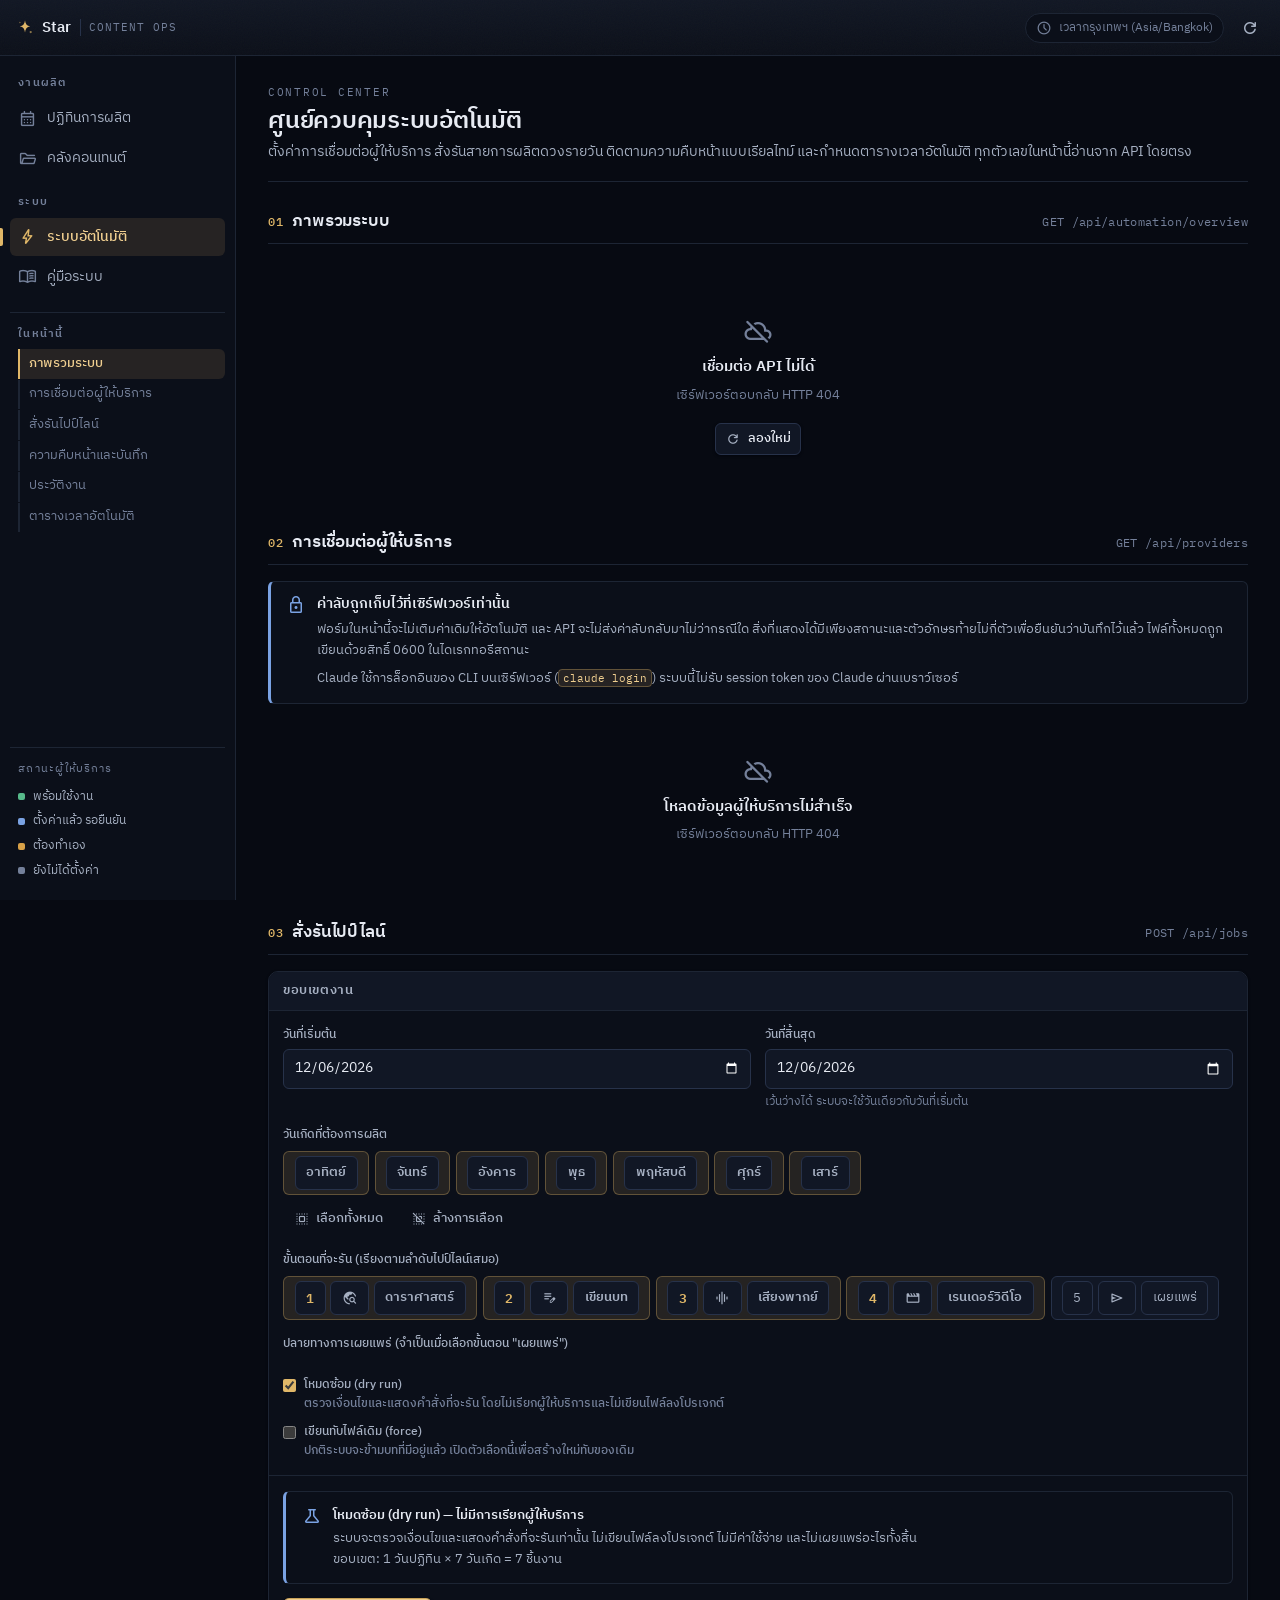
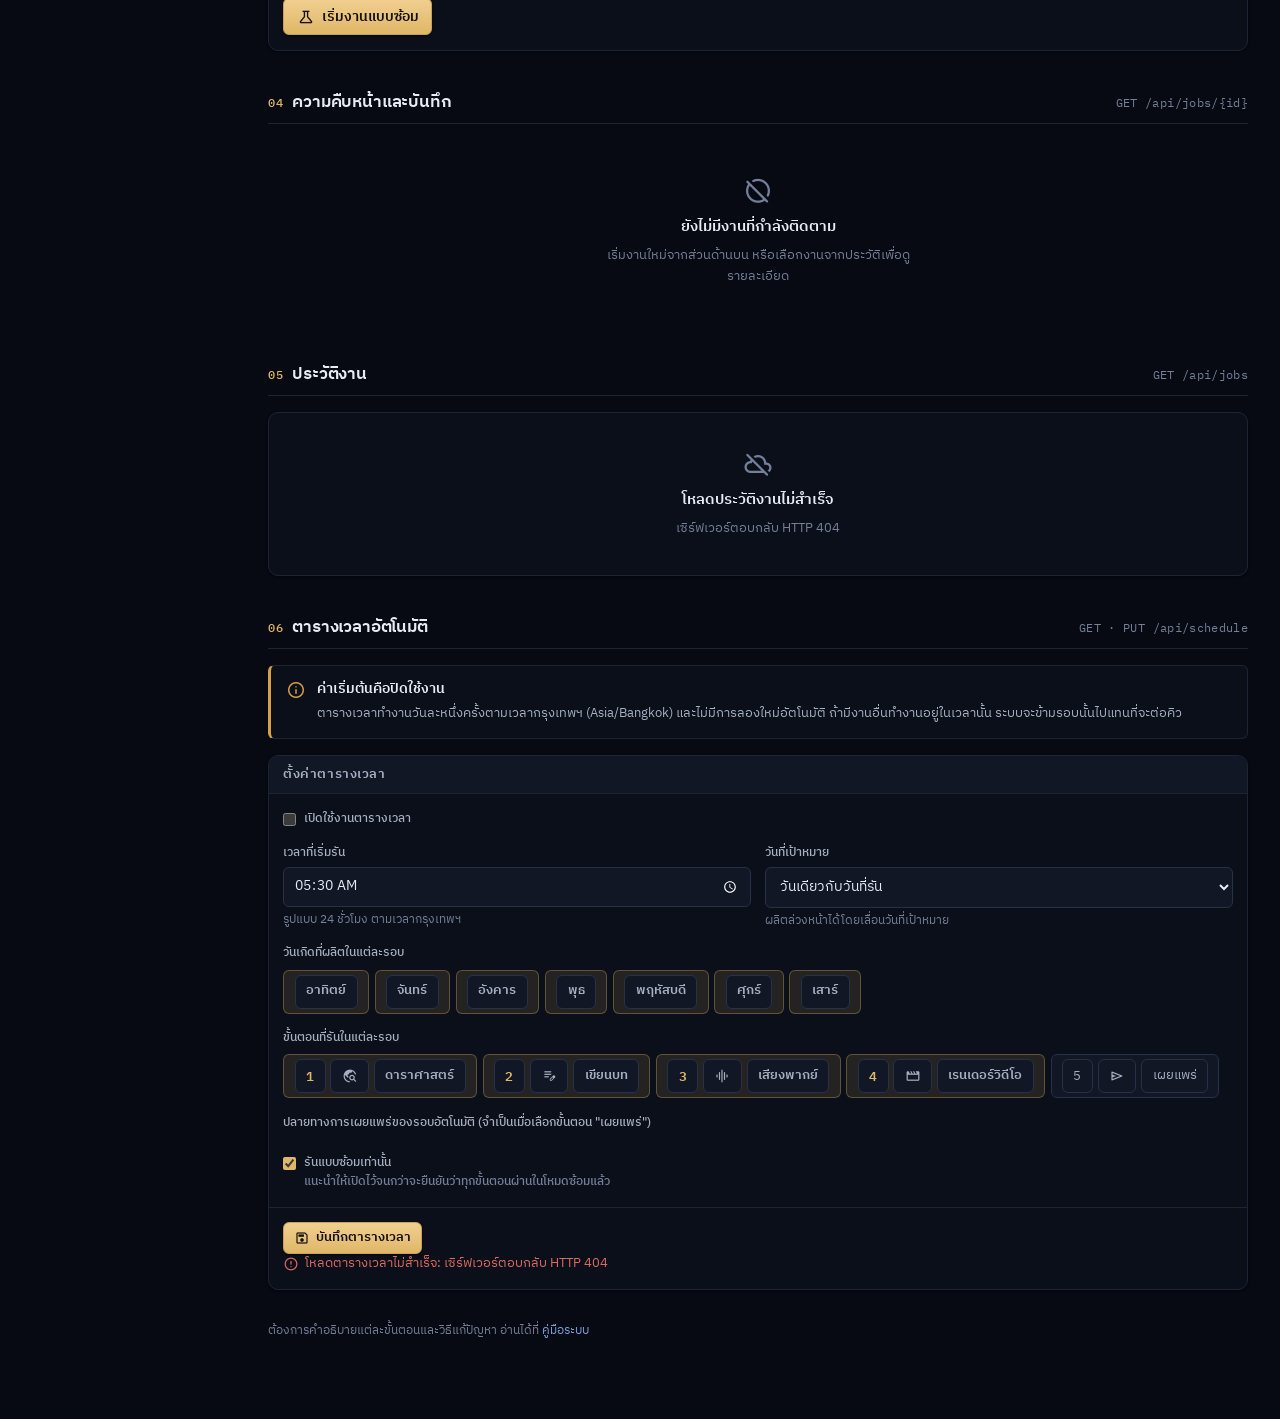
==== commit 13d169da: "add safe automation control center and scheduler" ====
--- a/automation/index.html
+++ b/automation/index.html
@@ -5,8 +5,8 @@
 <meta name="viewport" content="width=device-width, initial-scale=1, viewport-fit=cover">
 <meta name="color-scheme" content="dark">
 <meta name="robots" content="noindex">
-<meta name="description" content="งานวิจัยและระบบอัตโนมัติของสายการผลิตคอนเทนต์ดวงรายวัน Star — บันทึกการสำรวจ 10 สิงหาคม 2026">
-<title>ระบบอัตโนมัติ · Star Content Ops</title>
+<meta name="description" content="ศูนย์ควบคุมระบบอัตโนมัติของสายการผลิตคอนเทนต์ดวงรายวัน Star — ตั้งค่าผู้ให้บริการ สั่งรันไปป์ไลน์ ติดตามงาน และตั้งตารางเวลา">
+<title>ศูนย์ควบคุมระบบอัตโนมัติ · Star Content Ops</title>
 
 <link rel="icon" href="data:image/svg+xml,%3Csvg xmlns='http://www.w3.org/2000/svg' viewBox='0 0 24 24'%3E%3Cpath fill='%23e0b768' d='M12 1.5c.35 4.6 2.4 7.4 6.9 8.3-4.5.9-6.55 3.7-6.9 8.3-.35-4.6-2.4-7.4-6.9-8.3 4.5-.9 6.55-3.7 6.9-8.3Z'/%3E%3C/svg%3E">
 
@@ -16,6 +16,7 @@
 <link rel="stylesheet" href="https://fonts.googleapis.com/css2?family=Material+Symbols+Rounded:opsz,wght,FILL,GRAD@20..48,300..600,0..1,0&display=block">
 <link rel="stylesheet" href="/style.css">
 <link rel="stylesheet" href="/workspace.css">
+<link rel="stylesheet" href="/automation/automation.css">
 </head>
 <body>
 
@@ -41,14 +42,13 @@
   <div class="topbar-spacer"></div>
 
   <div class="meta-chip">
-    <span class="ms" aria-hidden="true">history_edu</span>
-    <span>บันทึกการสำรวจ <time datetime="2026-08-10">10 ส.ค. 2026</time></span>
+    <span class="ms" aria-hidden="true">schedule</span>
+    <span>เวลากรุงเทพฯ (Asia/Bangkok)</span>
   </div>
 
-  <button class="icon-btn" type="button" data-copy="https://star.panupong.net/automation/"
-          data-copy-label="ลิงก์หน้าระบบอัตโนมัติ"
-          aria-label="คัดลอกลิงก์หน้านี้" title="คัดลอกลิงก์หน้านี้">
-    <span class="ms" aria-hidden="true">link</span>
+  <button class="icon-btn" id="ac-refresh" type="button"
+          aria-label="โหลดข้อมูลใหม่" title="โหลดข้อมูลใหม่">
+    <span class="ms" aria-hidden="true">refresh</span>
   </button>
 </header>
 
@@ -76,12 +76,12 @@
     <div class="sub-nav" id="subNav"></div>
 
     <div class="sidebar-foot">
-      <div class="legend-title">สถานะความสามารถ</div>
+      <div class="legend-title">สถานะผู้ให้บริการ</div>
       <ul class="legend">
-        <li><i class="legend-dot is-done" aria-hidden="true"></i>ใช้งานจริง</li>
-        <li><i class="legend-dot is-partial" aria-hidden="true"></i>ใช้ได้บางส่วน</li>
-        <li><i class="legend-dot is-test" aria-hidden="true"></i>อยู่ระหว่างทดสอบ</li>
-        <li><i class="legend-dot is-none" aria-hidden="true"></i>ยังไม่มี</li>
+        <li><i class="legend-dot is-done" aria-hidden="true"></i>พร้อมใช้งาน</li>
+        <li><i class="legend-dot is-test" aria-hidden="true"></i>ตั้งค่าแล้ว รอยืนยัน</li>
+        <li><i class="legend-dot is-partial" aria-hidden="true"></i>ต้องทำเอง</li>
+        <li><i class="legend-dot is-none" aria-hidden="true"></i>ยังไม่ได้ตั้งค่า</li>
       </ul>
     </div>
   </aside>
@@ -92,461 +92,369 @@
 
     <div class="workspace-head" id="workspace">
       <div class="workspace-title">
-        <span class="eyebrow">Research</span>
-        <h1>งานวิจัยและระบบอัตโนมัติ</h1>
+        <span class="eyebrow">Control Center</span>
+        <h1>ศูนย์ควบคุมระบบอัตโนมัติ</h1>
         <p class="workspace-desc">
-          บันทึกการสำรวจแนวโน้มระบบอัตโนมัติในธุรกิจ Affiliate Content Creator
-          สำหรับสายการผลิตดวงรายวันของ Star
+          ตั้งค่าการเชื่อมต่อผู้ให้บริการ สั่งรันสายการผลิตดวงรายวัน ติดตามความคืบหน้าแบบเรียลไทม์
+          และกำหนดตารางเวลาอัตโนมัติ ทุกตัวเลขในหน้านี้อ่านจาก API โดยตรง
         </p>
       </div>
-      <div class="workspace-cta">
-        <button class="btn" type="button" data-copy="https://star.panupong.net/automation/"
-                data-copy-label="ลิงก์หน้าระบบอัตโนมัติ">
-          <span class="ms" aria-hidden="true">content_copy</span>
-          <span class="btn-label">คัดลอกลิงก์หน้านี้</span>
-        </button>
-      </div>
     </div>
 
-    <div class="callout callout-warn">
-      <span class="ms" aria-hidden="true">history</span>
-      <div class="callout-body">
-        <p class="callout-title">ข้อมูลย้อนหลัง ไม่ใช่สถานะสด</p>
-        <p>
-          ทุกตัวเลขและทุกสถานะในหน้านี้เป็นผลการสำรวจ ณ
-          <strong><time datetime="2026-08-10">10 สิงหาคม 2026</time></strong>
-          หน้านี้ไม่ได้เชื่อมต่อกับระบบใด ๆ และไม่มีการตรวจสอบซ้ำอัตโนมัติ
-          จึงอาจไม่ตรงกับสิ่งที่ระบบเป็นอยู่ในวันนี้ ให้ยืนยันสถานะจริงที่
-          <a href="/content/">คลังคอนเทนต์</a> ก่อนนำไปตัดสินใจ
-        </p>
-      </div>
-    </div>
-
-    <!-- ══ 01 · Executive summary ══ -->
-    <section class="doc-section" id="summary" aria-labelledby="summary-h">
-      <div class="section-head">
-        <h2 id="summary-h" data-nav-label="สรุปสำหรับผู้บริหาร">
+    <!-- ══ 01 · Overview ══════════════════════════════════ -->
+    <section class="doc-section" id="overview" aria-labelledby="overview-h">
+      <div class="section-head">
+        <h2 id="overview-h" data-nav-label="ภาพรวมระบบ">
           <span class="section-index" aria-hidden="true">01</span>
-          <span>สรุปสำหรับผู้บริหาร</span>
-        </h2>
-        <span class="section-aside">snapshot 2026-08-10</span>
-      </div>
-
-      <div class="stat-row">
-        <div class="stat">
-          <span class="stat-label">โหมดการทำงาน</span>
-          <span class="stat-value">Single-date</span>
-          <span class="stat-meta">ประมวลผลครั้งละ 1 วัน</span>
-        </div>
-        <div class="stat">
-          <span class="stat-label">สคริปต์ในสายการผลิต</span>
-          <span class="stat-value">3</span>
-          <span class="stat-meta">คำนวณ → ให้คะแนน → เขียนบท</span>
-        </div>
-        <div class="stat">
-          <span class="stat-label">ช่องทางเผยแพร่อัตโนมัติ</span>
-          <span class="stat-value">3 / 5</span>
-          <span class="stat-meta">YouTube, Facebook, LINE OA</span>
-        </div>
-        <div class="stat">
-          <span class="stat-label">ช่องว่างที่ต้องปิด</span>
-          <span class="stat-value">3</span>
-          <span class="stat-meta">post-processing, fallback, bulk render</span>
-        </div>
-      </div>
-
-      <div class="prose" style="margin-top:1rem">
-        <p>
-          สายการผลิตเดินได้ครบตั้งแต่การคำนวณดวงจนถึงบทภาษาไทย และเผยแพร่อัตโนมัติได้แล้ว 3 ช่องทาง
-          จุดอ่อนที่พบ ณ วันสำรวจอยู่ที่ <strong>คุณภาพผลลัพธ์</strong> (ไม่มีการกรอง emoji และภาษาอังกฤษที่หลุดออกมาจากโมเดล
-          และไม่มี template สำรองเมื่อโมเดลล้มเหลว) และ <strong>ปริมาณ</strong> (ยังผลิตครั้งละวัน ไม่มี batch)
-        </p>
-      </div>
-
-      <div class="sub-head">
-        <h3 id="publish-state" data-nav-label="สถานะช่องทางเผยแพร่">สถานะช่องทางเผยแพร่</h3>
-        <span class="sub-note">ตามที่บันทึกไว้เมื่อ 10 ส.ค. 2026</span>
-      </div>
-
-      <div class="chip-row">
-        <span class="chip chip-ok"><span class="ms" aria-hidden="true">check_circle</span>YouTube — อัตโนมัติ</span>
-        <span class="chip chip-ok"><span class="ms" aria-hidden="true">check_circle</span>Facebook — อัตโนมัติ</span>
-        <span class="chip chip-ok"><span class="ms" aria-hidden="true">check_circle</span>LINE OA — อัตโนมัติ</span>
-        <span class="chip chip-danger"><span class="ms" aria-hidden="true">cancel</span>TikTok — อัปโหลดเอง</span>
-        <span class="chip chip-warn"><span class="ms" aria-hidden="true">warning</span>Shopee — บางส่วน</span>
-      </div>
-    </section>
-
-    <!-- ══ 02 · Current pipeline ══ -->
-    <section class="doc-section" id="pipeline" aria-labelledby="pipeline-h">
-      <div class="section-head">
-        <h2 id="pipeline-h" data-nav-label="สายการผลิตปัจจุบัน">
+          <span>ภาพรวมระบบ</span>
+        </h2>
+        <span class="section-aside">GET /api/automation/overview</span>
+      </div>
+
+      <!-- Loading skeleton, replaced on first paint -->
+      <div class="ac-tiles" id="ac-overview" aria-busy="true">
+        <div class="ac-tile sk ac-sk-card"></div>
+        <div class="ac-tile sk ac-sk-card"></div>
+        <div class="ac-tile sk ac-sk-card"></div>
+        <div class="ac-tile sk ac-sk-card"></div>
+      </div>
+
+      <div class="state-block" id="ac-overview-error" hidden></div>
+      <div id="ac-overview-warnings"></div>
+    </section>
+
+    <!-- ══ 02 · Providers ═════════════════════════════════ -->
+    <section class="doc-section" id="providers" aria-labelledby="providers-h">
+      <div class="section-head">
+        <h2 id="providers-h" data-nav-label="การเชื่อมต่อผู้ให้บริการ">
           <span class="section-index" aria-hidden="true">02</span>
-          <span>สายการผลิตปัจจุบัน</span>
-        </h2>
-        <span class="section-aside">compute → score → write</span>
-      </div>
-      <p class="section-desc">
-        ทำงานแบบ single-date คือหนึ่งรอบต่อหนึ่งวันที่ ผ่านสคริปต์สามตัวต่อกันเป็นทอด
-      </p>
-
-      <div class="flow">
-        <div class="flow-step">
-          <span class="step-idx" aria-hidden="true">1</span>
-          <div class="flow-body">
-            <div class="flow-title"><span>คำนวณดวง</span> <code>astro_daily_pro.py</code></div>
-            <p class="flow-desc">คำนวณตำแหน่งดาวจาก Swiss Ephemeris — ดาว 10 ดวง ราศี และ aspects</p>
-          </div>
-          <button class="icon-btn flow-link" type="button" data-copy="astro_daily_pro.py"
-                  data-copy-label="ชื่อสคริปต์" aria-label="คัดลอกชื่อสคริปต์ astro_daily_pro.py">
-            <span class="ms" aria-hidden="true">content_copy</span>
-          </button>
-        </div>
-        <div class="flow-step">
-          <span class="step-idx" aria-hidden="true">2</span>
-          <div class="flow-body">
-            <div class="flow-title"><span>แปลงเป็นคะแนน</span> <code>daily_horoscope_v2.py</code></div>
-            <p class="flow-desc">แปลงข้อมูลดาวเป็นคะแนน 4 ด้าน สำหรับผู้ที่เกิดทั้ง 7 วัน</p>
-          </div>
-          <button class="icon-btn flow-link" type="button" data-copy="daily_horoscope_v2.py"
-                  data-copy-label="ชื่อสคริปต์" aria-label="คัดลอกชื่อสคริปต์ daily_horoscope_v2.py">
-            <span class="ms" aria-hidden="true">content_copy</span>
-          </button>
-        </div>
-        <div class="flow-step">
-          <span class="step-idx" aria-hidden="true">3</span>
-          <div class="flow-body">
-            <div class="flow-title"><span>เขียนบท</span> <code>horoscope_ai_writer_v2.py</code></div>
-            <p class="flow-desc">DeepSeek เขียนบทภาษาไทยจากคะแนนและข้อมูลดวงของวันนั้น</p>
-          </div>
-          <button class="icon-btn flow-link" type="button" data-copy="horoscope_ai_writer_v2.py"
-                  data-copy-label="ชื่อสคริปต์" aria-label="คัดลอกชื่อสคริปต์ horoscope_ai_writer_v2.py">
-            <span class="ms" aria-hidden="true">content_copy</span>
-          </button>
-        </div>
-      </div>
-
-      <div class="callout callout-info" style="margin-top:1rem">
+          <span>การเชื่อมต่อผู้ให้บริการ</span>
+        </h2>
+        <span class="section-aside">GET /api/providers</span>
+      </div>
+
+      <div class="callout callout-info">
+        <span class="ms" aria-hidden="true">lock</span>
+        <div class="callout-body">
+          <div class="callout-title">ค่าลับถูกเก็บไว้ที่เซิร์ฟเวอร์เท่านั้น</div>
+          <p>
+            ฟอร์มในหน้านี้จะไม่เติมค่าเดิมให้อัตโนมัติ และ API จะไม่ส่งค่าลับกลับมาไม่ว่ากรณีใด
+            สิ่งที่แสดงได้มีเพียงสถานะและตัวอักษรท้ายไม่กี่ตัวเพื่อยืนยันว่าบันทึกไว้แล้ว
+            ไฟล์ทั้งหมดถูกเขียนด้วยสิทธิ์ 0600 ในไดเรกทอรีสถานะ
+          </p>
+          <p>
+            Claude ใช้การล็อกอินของ CLI บนเซิร์ฟเวอร์ (<code class="inline">claude login</code>)
+            ระบบนี้ไม่รับ session token ของ Claude ผ่านเบราว์เซอร์
+          </p>
+        </div>
+      </div>
+
+      <div class="card-grid" id="ac-providers"></div>
+      <div class="state-block" id="ac-providers-empty" hidden>
+        <span class="ms state-icon" aria-hidden="true">hourglass_empty</span>
+        <p class="state-title">กำลังโหลดข้อมูลผู้ให้บริการ</p>
+      </div>
+    </section>
+
+    <!-- ══ 03 · Run pipeline ══════════════════════════════ -->
+    <section class="doc-section" id="run" aria-labelledby="run-h">
+      <div class="section-head">
+        <h2 id="run-h" data-nav-label="สั่งรันไปป์ไลน์">
+          <span class="section-index" aria-hidden="true">03</span>
+          <span>สั่งรันไปป์ไลน์</span>
+        </h2>
+        <span class="section-aside">POST /api/jobs</span>
+      </div>
+
+      <div class="panel-card">
+        <div class="panel-card-head">
+          <h3>ขอบเขตงาน</h3>
+          <span class="ac-field-hint" id="ac-range-note"></span>
+        </div>
+        <div class="panel-card-body">
+
+          <div class="ac-run-grid">
+            <div class="ac-field">
+              <label for="ac-from-date">วันที่เริ่มต้น</label>
+              <input class="ac-input" type="date" id="ac-from-date" name="from_date"
+                     required aria-describedby="ac-date-hint">
+            </div>
+            <div class="ac-field">
+              <label for="ac-to-date">วันที่สิ้นสุด</label>
+              <input class="ac-input" type="date" id="ac-to-date" name="to_date"
+                     aria-describedby="ac-date-hint">
+              <span class="ac-field-hint" id="ac-date-hint">
+                เว้นว่างได้ ระบบจะใช้วันเดียวกับวันที่เริ่มต้น
+              </span>
+            </div>
+          </div>
+
+          <fieldset class="ac-fieldset" style="margin-bottom:.9rem">
+            <legend id="ac-days-legend">วันเกิดที่ต้องการผลิต</legend>
+            <div class="ac-pills" id="ac-days" role="group" aria-labelledby="ac-days-legend"></div>
+            <div class="ac-actions" style="margin-top:.5rem">
+              <button class="btn btn-sm btn-quiet" type="button" id="ac-select-all-days">
+                <span class="ms" aria-hidden="true">select_all</span>
+                <span>เลือกทั้งหมด</span>
+              </button>
+              <button class="btn btn-sm btn-quiet" type="button" id="ac-clear-days">
+                <span class="ms" aria-hidden="true">deselect</span>
+                <span>ล้างการเลือก</span>
+              </button>
+            </div>
+          </fieldset>
+
+          <fieldset class="ac-fieldset" style="margin-bottom:.9rem">
+            <legend id="ac-stages-legend">ขั้นตอนที่จะรัน (เรียงตามลำดับไปป์ไลน์เสมอ)</legend>
+            <div class="ac-pills" id="ac-stages" role="group" aria-labelledby="ac-stages-legend"></div>
+          </fieldset>
+
+          <fieldset class="ac-fieldset" style="margin-bottom:.9rem">
+            <legend id="ac-platforms-legend">ปลายทางการเผยแพร่ (จำเป็นเมื่อเลือกขั้นตอน "เผยแพร่")</legend>
+            <div class="ac-pills" id="ac-platforms" role="group" aria-labelledby="ac-platforms-legend"></div>
+            <p class="ac-field-hint" id="ac-manual-note"></p>
+          </fieldset>
+
+          <div class="ac-field" style="margin-bottom:.5rem">
+            <label class="ac-check" for="ac-dry-run">
+              <input type="checkbox" id="ac-dry-run" checked>
+              <span>
+                โหมดซ้อม (dry run)
+                <span class="ac-check-note">
+                  ตรวจเงื่อนไขและแสดงคำสั่งที่จะรัน โดยไม่เรียกผู้ให้บริการและไม่เขียนไฟล์ลงโปรเจกต์
+                </span>
+              </span>
+            </label>
+          </div>
+
+          <div class="ac-field">
+            <label class="ac-check" for="ac-force">
+              <input type="checkbox" id="ac-force">
+              <span>
+                เขียนทับไฟล์เดิม (force)
+                <span class="ac-check-note">
+                  ปกติระบบจะข้ามบทที่มีอยู่แล้ว เปิดตัวเลือกนี้เพื่อสร้างใหม่ทับของเดิม
+                </span>
+              </span>
+            </label>
+          </div>
+        </div>
+
+        <div class="panel-card-body" style="border-top:1px solid var(--border)">
+          <div class="ac-cost is-dry" id="ac-cost" role="status" aria-live="polite"></div>
+          <div class="ac-actions">
+            <button class="btn btn-primary" type="button" id="ac-run">
+              <span class="ms" aria-hidden="true">science</span>
+              <span>เริ่มงานแบบซ้อม</span>
+            </button>
+          </div>
+          <p class="status-msg" id="ac-run-status" aria-live="polite"></p>
+        </div>
+      </div>
+    </section>
+
+    <!-- ══ 04 · Live progress ═════════════════════════════ -->
+    <section class="doc-section" id="progress" aria-labelledby="progress-h">
+      <div class="section-head">
+        <h2 id="progress-h" data-nav-label="ความคืบหน้าและบันทึก">
+          <span class="section-index" aria-hidden="true">04</span>
+          <span>ความคืบหน้าและบันทึก</span>
+        </h2>
+        <span class="section-aside">GET /api/jobs/{id}</span>
+      </div>
+
+      <div id="ac-progress-section">
+        <div class="state-block" id="ac-progress-empty">
+          <span class="ms state-icon" aria-hidden="true">motion_photos_off</span>
+          <p class="state-title">ยังไม่มีงานที่กำลังติดตาม</p>
+          <p class="state-desc">เริ่มงานใหม่จากส่วนด้านบน หรือเลือกงานจากประวัติเพื่อดูรายละเอียด</p>
+        </div>
+
+        <div class="panel-card" id="ac-progress-panel" hidden>
+          <div class="panel-card-head">
+            <h3>งานที่กำลังติดตาม</h3>
+            <span class="chip" id="ac-job-status"></span>
+          </div>
+          <div class="panel-card-body">
+            <p class="ac-job-meta"><span class="ac-job-id" id="ac-job-id"></span></p>
+            <p class="ac-job-meta" id="ac-job-scope"></p>
+
+            <div class="ac-progress-head" style="margin-top:.8rem">
+              <span class="ac-field-hint">ความคืบหน้า</span>
+              <span class="ac-progress-pct" id="ac-progress-pct">0%</span>
+            </div>
+            <div class="ac-bar" id="ac-bar" role="progressbar"
+                 aria-valuemin="0" aria-valuemax="100" aria-valuenow="0"
+                 aria-label="ความคืบหน้าของงาน">
+              <div class="ac-bar-fill" id="ac-bar-fill"></div>
+            </div>
+
+            <ul class="ac-track" id="ac-track"></ul>
+
+            <p class="status-msg" id="ac-progress-status" aria-live="polite"></p>
+
+            <div class="ac-actions" style="margin-top:.8rem">
+              <button class="btn btn-sm" type="button" id="ac-cancel" hidden>
+                <span class="ms" aria-hidden="true">stop_circle</span>
+                <span>ยกเลิกงาน</span>
+              </button>
+              <button class="btn btn-sm" type="button" id="ac-retry" hidden>
+                <span class="ms" aria-hidden="true">replay</span>
+                <span>สั่งทำใหม่</span>
+              </button>
+              <label class="ac-check" for="ac-log-follow" style="margin-left:auto">
+                <input type="checkbox" id="ac-log-follow" checked>
+                <span>เลื่อนตามบันทึกล่าสุด</span>
+              </label>
+            </div>
+          </div>
+
+          <div class="panel-card-head">
+            <h3>บันทึกการทำงาน</h3>
+          </div>
+          <div class="panel-card-body">
+            <div class="ac-log" id="ac-log" role="log" aria-live="polite"
+                 aria-label="บันทึกการทำงานของงานปัจจุบัน" tabindex="0">
+              <p class="ac-log-empty">ยังไม่มีบันทึก</p>
+            </div>
+          </div>
+
+          <div class="panel-card-body" id="ac-result" hidden></div>
+
+          <div class="panel-card-foot">
+            การสั่งทำใหม่เป็นการกระทำด้วยตนเองเสมอ ระบบไม่ลองใหม่ให้อัตโนมัติ
+            เพื่อไม่ให้เกิดลูปเรียกใช้งานที่มีค่าใช้จ่าย
+          </div>
+        </div>
+      </div>
+    </section>
+
+    <!-- ══ 05 · Job history ═══════════════════════════════ -->
+    <section class="doc-section" id="history" aria-labelledby="history-h">
+      <div class="section-head">
+        <h2 id="history-h" data-nav-label="ประวัติงาน">
+          <span class="section-index" aria-hidden="true">05</span>
+          <span>ประวัติงาน</span>
+        </h2>
+        <span class="section-aside">GET /api/jobs</span>
+      </div>
+
+      <div class="panel-card">
+        <div class="ac-jobs" id="ac-jobs"></div>
+        <div class="state-block" id="ac-jobs-empty" hidden>
+          <span class="ms state-icon" aria-hidden="true">inbox</span>
+          <p class="state-title">ยังไม่มีงานในระบบ</p>
+          <p class="state-desc">งานที่สั่งจากหน้านี้และจากตารางเวลาจะปรากฏที่นี่</p>
+        </div>
+      </div>
+    </section>
+
+    <!-- ══ 06 · Schedule ══════════════════════════════════ -->
+    <section class="doc-section" id="schedule" aria-labelledby="schedule-h">
+      <div class="section-head">
+        <h2 id="schedule-h" data-nav-label="ตารางเวลาอัตโนมัติ">
+          <span class="section-index" aria-hidden="true">06</span>
+          <span>ตารางเวลาอัตโนมัติ</span>
+        </h2>
+        <span class="section-aside">GET · PUT /api/schedule</span>
+      </div>
+
+      <div class="callout callout-warn">
         <span class="ms" aria-hidden="true">info</span>
         <div class="callout-body">
-          <p class="callout-title">ข้อจำกัดที่บันทึกไว้</p>
+          <div class="callout-title">ค่าเริ่มต้นคือปิดใช้งาน</div>
           <p>
-            หนึ่งรอบให้ผลหนึ่งวันที่ การผลิตล่วงหน้าทั้งเดือนจึงต้องสั่งรันซ้ำทีละวัน
-            และไม่มีขั้นตอนตรวจคุณภาพคั่นระหว่างการเขียนบทกับการนำไปใช้
+            ตารางเวลาทำงานวันละหนึ่งครั้งตามเวลากรุงเทพฯ
+            (<span id="ac-sched-tz">Asia/Bangkok</span>) และไม่มีการลองใหม่อัตโนมัติ
+            ถ้ามีงานอื่นทำงานอยู่ในเวลานั้น ระบบจะข้ามรอบนั้นไปแทนที่จะต่อคิว
           </p>
         </div>
       </div>
-    </section>
-
-    <!-- ══ 03 · Capability matrix ══ -->
-    <section class="doc-section" id="capability" aria-labelledby="capability-h">
-      <div class="section-head">
-        <h2 id="capability-h" data-nav-label="ตารางความสามารถ">
-          <span class="section-index" aria-hidden="true">03</span>
-          <span>ตารางความสามารถ</span>
-        </h2>
-        <span class="section-aside">16 องค์ประกอบ</span>
-      </div>
-      <p class="section-desc">
-        องค์ประกอบทั้งหมดที่สำรวจในสามด้าน ได้แก่ การเขียนบทด้วย AI เสียงพากย์ และการตัดต่อวิดีโอ
-        สถานะทุกช่องเป็นค่าที่บันทึกไว้เมื่อ 10 ส.ค. 2026
-      </p>
-
-      <div class="panel-card is-flush">
-        <div class="filter-bar">
-          <div class="search-field">
-            <span class="ms" aria-hidden="true">search</span>
-            <input type="search" id="cap-search"
-                   placeholder="ค้นหาองค์ประกอบ ด้าน หรือสถานะ"
-                   aria-label="ค้นหาในตารางความสามารถ"
-                   data-filter-input
-                   data-filter-target="#cap-table"
-                   data-filter-count="#cap-count"
-                   data-filter-empty="#cap-empty">
-            <button class="icon-btn btn-sm search-clear" type="button" aria-label="ล้างคำค้นหา">
-              <span class="ms" aria-hidden="true">close</span>
+
+      <div class="panel-card">
+        <div class="panel-card-head">
+          <h3>ตั้งค่าตารางเวลา</h3>
+          <span class="ac-field-hint" id="ac-sched-last"></span>
+        </div>
+        <div class="panel-card-body">
+
+          <div class="ac-field" style="margin-bottom:.9rem">
+            <label class="ac-check" for="ac-sched-enabled">
+              <input type="checkbox" id="ac-sched-enabled">
+              <span>เปิดใช้งานตารางเวลา</span>
+            </label>
+          </div>
+
+          <div class="ac-schedule-grid">
+            <div class="ac-field">
+              <label for="ac-sched-time">เวลาที่เริ่มรัน</label>
+              <input class="ac-input" type="time" id="ac-sched-time" value="05:30">
+              <span class="ac-field-hint">รูปแบบ 24 ชั่วโมง ตามเวลากรุงเทพฯ</span>
+            </div>
+            <div class="ac-field">
+              <label for="ac-sched-offset">วันที่เป้าหมาย</label>
+              <select class="ac-select" id="ac-sched-offset">
+                <option value="0">วันเดียวกับวันที่รัน</option>
+                <option value="1">วันถัดไป (+1)</option>
+                <option value="2">อีก 2 วัน (+2)</option>
+                <option value="3">อีก 3 วัน (+3)</option>
+                <option value="7">อีก 7 วัน (+7)</option>
+              </select>
+              <span class="ac-field-hint">ผลิตล่วงหน้าได้โดยเลื่อนวันที่เป้าหมาย</span>
+            </div>
+          </div>
+
+          <fieldset class="ac-fieldset" style="margin-bottom:.9rem">
+            <legend id="ac-sched-days-legend">วันเกิดที่ผลิตในแต่ละรอบ</legend>
+            <div class="ac-pills" id="ac-sched-days" role="group"
+                 aria-labelledby="ac-sched-days-legend"></div>
+          </fieldset>
+
+          <fieldset class="ac-fieldset" style="margin-bottom:.9rem">
+            <legend id="ac-sched-stages-legend">ขั้นตอนที่รันในแต่ละรอบ</legend>
+            <div class="ac-pills" id="ac-sched-stages" role="group"
+                 aria-labelledby="ac-sched-stages-legend"></div>
+          </fieldset>
+
+          <fieldset class="ac-fieldset" style="margin-bottom:.9rem">
+            <legend id="ac-sched-platforms-legend">
+              ปลายทางการเผยแพร่ของรอบอัตโนมัติ (จำเป็นเมื่อเลือกขั้นตอน "เผยแพร่")
+            </legend>
+            <div class="ac-pills" id="ac-sched-platforms" role="group"
+                 aria-labelledby="ac-sched-platforms-legend"></div>
+            <p class="ac-field-hint" id="ac-sched-manual-note"></p>
+            <p class="status-msg" id="ac-sched-warning" aria-live="polite"></p>
+          </fieldset>
+
+          <div class="ac-field">
+            <label class="ac-check" for="ac-sched-dry">
+              <input type="checkbox" id="ac-sched-dry" checked>
+              <span>
+                รันแบบซ้อมเท่านั้น
+                <span class="ac-check-note">
+                  แนะนำให้เปิดไว้จนกว่าจะยืนยันว่าทุกขั้นตอนผ่านในโหมดซ้อมแล้ว
+                </span>
+              </span>
+            </label>
+          </div>
+        </div>
+
+        <div class="panel-card-body" style="border-top:1px solid var(--border)">
+          <div class="ac-actions">
+            <button class="btn btn-primary btn-sm" type="button" id="ac-sched-save">
+              <span class="ms" aria-hidden="true">save</span>
+              <span>บันทึกตารางเวลา</span>
             </button>
           </div>
-          <span class="filter-count" id="cap-count" role="status" aria-live="polite">16 รายการ</span>
-        </div>
-
-        <div class="table-wrap">
-          <table class="data" id="cap-table">
-            <caption>ความสามารถของระบบ แยกตามด้าน — ข้อมูลย้อนหลัง 10 ส.ค. 2026</caption>
-            <thead>
-              <tr>
-                <th scope="col">องค์ประกอบ</th>
-                <th scope="col">ด้าน</th>
-                <th scope="col">สถานะ</th>
-                <th scope="col">รายละเอียด</th>
-              </tr>
-            </thead>
-            <tbody>
-              <tr>
-                <td>Swiss Ephemeris</td>
-                <td>การเขียนบท</td>
-                <td class="tight"><span class="badge badge-done"><span class="ms" aria-hidden="true">check_circle</span>ใช้งานจริง</span></td>
-                <td>คำนวณดาว 10 ดวง ราศี และ aspects</td>
-              </tr>
-              <tr>
-                <td>DeepSeek Writer</td>
-                <td>การเขียนบท</td>
-                <td class="tight"><span class="badge badge-generating"><span class="ms" aria-hidden="true">warning</span>ใช้ได้บางส่วน</span></td>
-                <td>เขียนได้ แต่มี emoji หลุดและภาษาอังกฤษปนในบท</td>
-              </tr>
-              <tr>
-                <td>Claude Writer</td>
-                <td>การเขียนบท</td>
-                <td class="tight"><span class="badge badge-info"><span class="ms" aria-hidden="true">science</span>อยู่ระหว่างทดสอบ</span></td>
-                <td>คุณภาพสูงกว่า แต่ต้นทุนต่อบทสูงกว่า</td>
-              </tr>
-              <tr>
-                <td>Fallback template</td>
-                <td>การเขียนบท</td>
-                <td class="tight"><span class="badge badge-failed"><span class="ms" aria-hidden="true">cancel</span>ยังไม่มี</span></td>
-                <td>ไม่มี template สำรองเมื่อโมเดลล้มเหลว</td>
-              </tr>
-              <tr>
-                <td>Post-processing</td>
-                <td>การเขียนบท</td>
-                <td class="tight"><span class="badge badge-failed"><span class="ms" aria-hidden="true">cancel</span>ยังไม่มี</span></td>
-                <td>ไม่มีขั้นกรอง emoji และคำภาษาอังกฤษก่อนนำบทไปใช้</td>
-              </tr>
-              <tr>
-                <td>Google Chirp3 HD</td>
-                <td>เสียงพากย์</td>
-                <td class="tight"><span class="badge badge-info"><span class="ms" aria-hidden="true">science</span>ทดสอบแล้ว</span></td>
-                <td>เสียงภาษาไทยเป็นธรรมชาติ</td>
-              </tr>
-              <tr>
-                <td>Bulk TTS</td>
-                <td>เสียงพากย์</td>
-                <td class="tight"><span class="badge badge-failed"><span class="ms" aria-hidden="true">cancel</span>ยังไม่มี</span></td>
-                <td>ยังไม่มีการสร้างเสียงแบบ batch</td>
-              </tr>
-              <tr>
-                <td>ความหลากหลายของเสียง</td>
-                <td>เสียงพากย์</td>
-                <td class="tight"><span class="badge badge-failed"><span class="ms" aria-hidden="true">cancel</span>เสียงเดียว</span></td>
-                <td>ใช้เสียงเดียวกันทั้ง 7 วันเกิด</td>
-              </tr>
-              <tr>
-                <td>CapCut Automation</td>
-                <td>ตัดต่อวิดีโอ</td>
-                <td class="tight"><span class="badge badge-info"><span class="ms" aria-hidden="true">description</span>มี spec แล้ว</span></td>
-                <td>เขียน spec เสร็จ แต่ยังไม่ได้ลงมือ implement</td>
-              </tr>
-              <tr>
-                <td>FFmpeg</td>
-                <td>ตัดต่อวิดีโอ</td>
-                <td class="tight"><span class="badge badge-done"><span class="ms" aria-hidden="true">check_circle</span>พร้อมใช้</span></td>
-                <td>เรนเดอร์แบบ headless ได้</td>
-              </tr>
-              <tr>
-                <td>Video templates</td>
-                <td>ตัดต่อวิดีโอ</td>
-                <td class="tight"><span class="badge badge-failed"><span class="ms" aria-hidden="true">cancel</span>ยังไม่มี</span></td>
-                <td>ยังไม่มีภาพพื้นหลังสำหรับวิดีโอ</td>
-              </tr>
-              <tr>
-                <td>YouTube</td>
-                <td>เผยแพร่</td>
-                <td class="tight"><span class="badge badge-done"><span class="ms" aria-hidden="true">check_circle</span>อัตโนมัติ</span></td>
-                <td>อัปโหลดอัตโนมัติได้</td>
-              </tr>
-              <tr>
-                <td>Facebook</td>
-                <td>เผยแพร่</td>
-                <td class="tight"><span class="badge badge-done"><span class="ms" aria-hidden="true">check_circle</span>อัตโนมัติ</span></td>
-                <td>โพสต์อัตโนมัติได้</td>
-              </tr>
-              <tr>
-                <td>LINE OA</td>
-                <td>เผยแพร่</td>
-                <td class="tight"><span class="badge badge-done"><span class="ms" aria-hidden="true">check_circle</span>อัตโนมัติ</span></td>
-                <td>ส่งข้อความอัตโนมัติได้</td>
-              </tr>
-              <tr>
-                <td>TikTok</td>
-                <td>เผยแพร่</td>
-                <td class="tight"><span class="badge badge-failed"><span class="ms" aria-hidden="true">cancel</span>ทำเอง</span></td>
-                <td>ต้องอัปโหลดด้วยมือทุกครั้ง</td>
-              </tr>
-              <tr>
-                <td>Shopee</td>
-                <td>เผยแพร่</td>
-                <td class="tight"><span class="badge badge-generating"><span class="ms" aria-hidden="true">warning</span>บางส่วน</span></td>
-                <td>ทำได้บางขั้นตอน ยังไม่ครบวงจร</td>
-              </tr>
-            </tbody>
-          </table>
-        </div>
-        <div class="state-block" id="cap-empty" hidden>
-          <span class="ms state-icon" aria-hidden="true">search_off</span>
-          <p class="state-title">ไม่พบองค์ประกอบที่ตรงกับคำค้นหา</p>
-          <p class="state-desc">ลองใช้คำสั้นลง เช่น ชื่อเครื่องมือ ชื่อด้าน หรือคำว่า “ยังไม่มี”</p>
-        </div>
-        <div class="panel-card-foot">
-          ตารางนี้เป็นบันทึกย้อนหลัง ไม่ได้ตรวจสอบสถานะจริงของบริการแบบเรียลไทม์
-        </div>
-      </div>
-    </section>
-
-    <!-- ══ 04 · Outlook ══ -->
-    <section class="doc-section" id="outlook" aria-labelledby="outlook-h">
-      <div class="section-head">
-        <h2 id="outlook-h" data-nav-label="แนวโน้ม 6-12 เดือน">
-          <span class="section-index" aria-hidden="true">04</span>
-          <span>แนวโน้ม 6-12 เดือน</span>
-        </h2>
-        <span class="section-aside">forecast</span>
-      </div>
-      <p class="section-desc">
-        สิ่งที่คาดว่าจะทำได้ภายใน 6-12 เดือนนับจากวันสำรวจ พร้อมระดับผลกระทบที่ประเมินไว้
-        ทั้งหมดยังเป็นการคาดการณ์ ไม่ใช่งานที่ยืนยันแล้ว
-      </p>
-
-      <div class="panel-card is-flush">
-        <div class="filter-bar">
-          <div class="search-field">
-            <span class="ms" aria-hidden="true">search</span>
-            <input type="search" id="outlook-search"
-                   placeholder="ค้นหาสิ่งที่จะพัฒนา"
-                   aria-label="ค้นหาในตารางแนวโน้ม"
-                   data-filter-input
-                   data-filter-target="#outlook-table"
-                   data-filter-count="#outlook-count"
-                   data-filter-empty="#outlook-empty">
-            <button class="icon-btn btn-sm search-clear" type="button" aria-label="ล้างคำค้นหา">
-              <span class="ms" aria-hidden="true">close</span>
-            </button>
-          </div>
-          <span class="filter-count" id="outlook-count" role="status" aria-live="polite">6 รายการ</span>
-        </div>
-
-        <div class="table-wrap">
-          <table class="data" id="outlook-table">
-            <caption>สิ่งที่คาดว่าจะพัฒนาได้ใน 6-12 เดือน — ประเมินเมื่อ 10 ส.ค. 2026</caption>
-            <thead>
-              <tr>
-                <th scope="col">สิ่งที่จะพัฒนา</th>
-                <th scope="col">ผลกระทบ</th>
-                <th scope="col">เหตุผล</th>
-              </tr>
-            </thead>
-            <tbody>
-              <tr>
-                <td>Multi-Agent Pipeline</td>
-                <td class="tight impact">
-                  <span class="meter" role="img" aria-label="ผลกระทบสูง 3 จาก 3">
-                    <i class="on"></i><i class="on"></i><i class="on"></i>
-                  </span><span class="impact-label">สูง</span>
-                </td>
-                <td>DeepSeek ร่างบท แล้วให้ Claude ขัดเกลา ได้คุณภาพโดยคุมต้นทุน</td>
-              </tr>
-              <tr>
-                <td>Quality Agent</td>
-                <td class="tight impact">
-                  <span class="meter" role="img" aria-label="ผลกระทบสูง 3 จาก 3">
-                    <i class="on"></i><i class="on"></i><i class="on"></i>
-                  </span><span class="impact-label">สูง</span>
-                </td>
-                <td>ตรวจ emoji ภาษา และความยาวอัตโนมัติ ปิดช่องว่าง post-processing</td>
-              </tr>
-              <tr>
-                <td>Bulk overnight render</td>
-                <td class="tight impact">
-                  <span class="meter" role="img" aria-label="ผลกระทบสูง 3 จาก 3">
-                    <i class="on"></i><i class="on"></i><i class="on"></i>
-                  </span><span class="impact-label">สูง</span>
-                </td>
-                <td>เรนเดอร์ข้ามคืนได้ราว 1,260 วิดีโอต่อเดือน แทนการทำทีละวัน</td>
-              </tr>
-              <tr>
-                <td>Platform-specific formats</td>
-                <td class="tight impact">
-                  <span class="meter" role="img" aria-label="ผลกระทบสูง 3 จาก 3">
-                    <i class="on"></i><i class="on"></i><i class="on"></i>
-                  </span><span class="impact-label">สูง</span>
-                </td>
-                <td>ตัดสัดส่วนและความยาวให้เหมาะกับ TikTok, YouTube และ Facebook</td>
-              </tr>
-              <tr>
-                <td>Prompt Variation Pool</td>
-                <td class="tight impact">
-                  <span class="meter" role="img" aria-label="ผลกระทบปานกลาง 2 จาก 3">
-                    <i class="on"></i><i class="on"></i><i></i>
-                  </span><span class="impact-label">ปานกลาง</span>
-                </td>
-                <td>คลัง hook 20 แบบขึ้นไป ลดความซ้ำของบทเปิด</td>
-              </tr>
-              <tr>
-                <td>Real-time QC Dashboard</td>
-                <td class="tight impact">
-                  <span class="meter" role="img" aria-label="ผลกระทบต่ำ 1 จาก 3">
-                    <i class="on"></i><i></i><i></i>
-                  </span><span class="impact-label">ต่ำ</span>
-                </td>
-                <td>เห็นคุณภาพงานแบบสด มีประโยชน์เมื่อปริมาณงานโตขึ้นแล้ว</td>
-              </tr>
-            </tbody>
-          </table>
-        </div>
-        <div class="state-block" id="outlook-empty" hidden>
-          <span class="ms state-icon" aria-hidden="true">search_off</span>
-          <p class="state-title">ไม่พบรายการที่ตรงกับคำค้นหา</p>
-          <p class="state-desc">ลองใช้คำสั้นลง เช่น “agent”, “render” หรือ “prompt”</p>
-        </div>
-      </div>
-    </section>
-
-    <!-- ══ 05 · Prioritized actions ══ -->
-    <section class="doc-section" id="actions" aria-labelledby="actions-h">
-      <div class="section-head">
-        <h2 id="actions-h" data-nav-label="ลำดับงานที่ควรทำ">
-          <span class="section-index" aria-hidden="true">05</span>
-          <span>ลำดับงานที่ควรทำ</span>
-        </h2>
-        <span class="section-aside">จากวันสำรวจ 10 ส.ค. 2026</span>
-      </div>
-      <p class="section-desc">
-        ลำดับความสำคัญที่เสนอไว้ในวันสำรวจ กรอบเวลาทั้งหมดนับจากวันนั้น ไม่ใช่จากวันนี้
-      </p>
-
-      <ol class="timeline">
-        <li class="is-now">
-          <span class="tl-when">ทันที</span>
-          <div class="tl-what">เพิ่ม post-processing ให้บท</div>
-          <p class="tl-why">ตัด emoji ออก และแปลศัพท์อังกฤษเป็นไทย เช่น Conjunction เป็น โคจรประชิด</p>
-        </li>
-        <li>
-          <span class="tl-when">ภายในสัปดาห์</span>
-          <div class="tl-what">เพิ่ม fallback template</div>
-          <p class="tl-why">ใช้ข้อมูลดวงจริงประกอบ template เพื่อให้ยังมีบทออกแม้โมเดลล้มเหลว</p>
-        </li>
-        <li>
-          <span class="tl-when">ภายในเดือน</span>
-          <div class="tl-what">สร้าง prompt variation pool</div>
-          <p class="tl-why">รวบรวม hook อย่างน้อย 20 แบบ ลดความซ้ำของบทเปิดในแต่ละวัน</p>
-        </li>
-        <li>
-          <span class="tl-when">เดือนถัดไป</span>
-          <div class="tl-what">ทดลองสองขั้น DeepSeek แล้ว Claude</div>
-          <p class="tl-why">ให้ DeepSeek ร่าง แล้วให้ Claude ขัดเกลา วัดคุณภาพเทียบกับต้นทุนที่เพิ่ม</p>
-        </li>
-      </ol>
-
-      <div class="callout callout-accent" style="margin-top:1.25rem">
-        <span class="ms" aria-hidden="true">flag</span>
-        <div class="callout-body">
-          <p class="callout-title">ก่อนเริ่มงานตามรายการนี้</p>
-          <p>
-            ตรวจสอบก่อนว่าข้อใดถูกทำไปแล้วหลังวันที่ 10 สิงหาคม 2026
-            เพราะหน้านี้ไม่ได้อัปเดตสถานะการทำงานตามเวลาจริง
-          </p>
-        </div>
-      </div>
-    </section>
+          <p class="status-msg" id="ac-sched-status" aria-live="polite"></p>
+        </div>
+      </div>
+    </section>
+
+    <p class="ac-field-hint" style="margin:2rem 0 1rem">
+      ต้องการคำอธิบายแต่ละขั้นตอนและวิธีแก้ปัญหา อ่านได้ที่
+      <a href="/howto/">คู่มือระบบ</a>
+    </p>
 
   </main>
 </div>
@@ -554,6 +462,7 @@
 <div class="toast-region" id="toast-region" role="status" aria-live="polite"></div>
 
 <script src="/workspace.js" defer></script>
+<script src="/automation/automation.js" defer></script>
 
 </body>
 </html>
--- a/automation/automation.css
+++ b/automation/automation.css
@@ -0,0 +1,432 @@
+/* ══════════════════════════════════════════════════════════
+   Star — Automation Control Center
+   Scoped additions only. Surfaces, spacing, type and the gold
+   accent all come from /style.css and /workspace.css; this file
+   adds the components that exist nowhere else: provider cards,
+   the run form, the live progress track and the log stream.
+
+   Every rule is prefixed .ac- so it cannot collide with the
+   calendar or content pages.
+   ══════════════════════════════════════════════════════════ */
+
+/* ── status dots & pills ───────────────────────────────── */
+
+.ac-dot {
+  width: 8px;
+  height: 8px;
+  border-radius: 50%;
+  flex: none;
+  background: var(--text-3);
+  box-shadow: 0 0 0 3px rgba(116, 128, 154, .12);
+}
+.ac-dot.is-ready          { background: var(--ok);     box-shadow: 0 0 0 3px rgba(87,185,138,.14); }
+.ac-dot.is-configured     { background: var(--info);   box-shadow: 0 0 0 3px rgba(122,162,227,.14); }
+.ac-dot.is-manual         { background: var(--warn);   box-shadow: 0 0 0 3px rgba(215,160,71,.14); }
+.ac-dot.is-error          { background: var(--danger); box-shadow: 0 0 0 3px rgba(221,107,98,.14); }
+.ac-dot.is-not_configured { background: var(--text-3); }
+
+/* Job-state colours, shared by chips, dots and the progress bar. */
+.ac-chip-queued    { border-color: var(--border-strong); color: var(--text-2); }
+.ac-chip-running   { border-color: rgba(122,162,227,.4);  color: var(--info); }
+.ac-chip-succeeded { border-color: rgba(87,185,138,.4);   color: var(--ok); }
+.ac-chip-failed    { border-color: rgba(221,107,98,.4);   color: var(--danger); }
+.ac-chip-cancelled { border-color: var(--border-strong);  color: var(--text-3); }
+.ac-chip-blocked   { border-color: rgba(215,160,71,.45);  color: var(--warn); }
+
+/* ── overview tiles ────────────────────────────────────── */
+
+.ac-tiles {
+  display: grid;
+  grid-template-columns: repeat(auto-fit, minmax(190px, 1fr));
+  gap: .75rem;
+  margin-bottom: 1.25rem;
+}
+
+.ac-tile {
+  display: flex;
+  flex-direction: column;
+  gap: .2rem;
+  min-width: 0;
+  padding: .8rem .9rem;
+  background: var(--surface-1);
+  border: 1px solid var(--border);
+  border-radius: var(--radius);
+}
+.ac-tile-label {
+  display: flex;
+  align-items: center;
+  gap: .35rem;
+  font-size: .72rem;
+  letter-spacing: .04em;
+  color: var(--text-3);
+}
+.ac-tile-label .ms { font-size: 15px; }
+.ac-tile-value {
+  font-size: 1.35rem;
+  font-weight: 600;
+  line-height: 1.25;
+  color: var(--text);
+  font-variant-numeric: tabular-nums;
+  overflow-wrap: anywhere;
+}
+.ac-tile-value.is-sm { font-size: .95rem; font-weight: 500; }
+.ac-tile-note {
+  font-size: .74rem;
+  color: var(--text-3);
+  overflow-wrap: anywhere;
+}
+
+/* ── provider cards ────────────────────────────────────── */
+
+.ac-provider { display: flex; flex-direction: column; min-width: 0; }
+.ac-provider .panel-card-body { flex: 1; }
+
+.ac-provider-head {
+  display: flex;
+  align-items: center;
+  gap: .5rem;
+  min-width: 0;
+}
+.ac-provider-name {
+  font-size: .9rem;
+  font-weight: 600;
+  color: var(--text);
+  overflow-wrap: anywhere;
+}
+.ac-provider-detail {
+  font-size: .8rem;
+  color: var(--text-2);
+  line-height: 1.6;
+  margin-top: .45rem;
+  overflow-wrap: anywhere;
+}
+.ac-provider-meta {
+  display: flex;
+  flex-wrap: wrap;
+  gap: .3rem;
+  margin-top: .6rem;
+}
+.ac-prereq {
+  margin: .6rem 0 0 1.05rem;
+  padding: 0;
+}
+.ac-prereq li {
+  font-size: .78rem;
+  color: var(--text-3);
+  line-height: 1.55;
+  margin-bottom: .2rem;
+  overflow-wrap: anywhere;
+}
+
+.ac-actions {
+  display: flex;
+  flex-wrap: wrap;
+  gap: .4rem;
+  align-items: center;
+}
+
+/* ── forms ─────────────────────────────────────────────── */
+
+.ac-form { display: flex; flex-direction: column; gap: .7rem; }
+
+.ac-field { display: flex; flex-direction: column; gap: .25rem; min-width: 0; }
+.ac-field > label {
+  font-size: .78rem;
+  font-weight: 500;
+  color: var(--text-2);
+}
+.ac-field-hint {
+  font-size: .72rem;
+  color: var(--text-3);
+  line-height: 1.5;
+}
+.ac-field-error {
+  font-size: .74rem;
+  color: var(--danger);
+  min-height: 0;
+}
+.ac-field-error:empty { display: none; }
+
+.ac-input,
+.ac-textarea,
+.ac-select {
+  width: 100%;
+  min-width: 0;
+  padding: .45rem .6rem;
+  background: var(--surface-2);
+  border: 1px solid var(--border-mid);
+  border-radius: var(--radius);
+  color: var(--text);
+  font: inherit;
+  font-size: .85rem;
+}
+.ac-textarea {
+  min-height: 108px;
+  resize: vertical;
+  font-family: 'IBM Plex Mono', ui-monospace, monospace;
+  font-size: .78rem;
+  line-height: 1.55;
+}
+.ac-input:focus, .ac-textarea:focus, .ac-select:focus { border-color: var(--accent-line); }
+.ac-input[aria-invalid="true"], .ac-textarea[aria-invalid="true"] { border-color: var(--danger); }
+.ac-input::placeholder, .ac-textarea::placeholder { color: var(--text-3); }
+.ac-input:disabled, .ac-textarea:disabled, .ac-select:disabled { opacity: .55; cursor: not-allowed; }
+
+/* Checkbox / radio rows that stay legible at 320px. */
+.ac-check {
+  display: flex;
+  align-items: flex-start;
+  gap: .5rem;
+  min-width: 0;
+  font-size: .82rem;
+  color: var(--text-2);
+  cursor: pointer;
+}
+.ac-check input { margin-top: .25rem; flex: none; accent-color: var(--accent); }
+.ac-check span { overflow-wrap: anywhere; }
+.ac-check-note { display: block; font-size: .74rem; color: var(--text-3); }
+
+.ac-fieldset { border: 0; padding: 0; margin: 0; min-width: 0; }
+.ac-fieldset > legend {
+  padding: 0;
+  font-size: .78rem;
+  font-weight: 500;
+  color: var(--text-2);
+  margin-bottom: .4rem;
+}
+
+/* Selectable pills (days, stages, platforms). The real control is a
+   visually-hidden checkbox, so keyboard and screen-reader behaviour is
+   the native one. */
+.ac-pills { display: flex; flex-wrap: wrap; gap: .35rem; }
+
+.ac-pill { position: relative; display: inline-flex; }
+.ac-pill input {
+  position: absolute;
+  inset: 0;
+  opacity: 0;
+  width: 100%;
+  height: 100%;
+  margin: 0;
+  cursor: pointer;
+}
+.ac-pill span {
+  display: inline-flex;
+  align-items: center;
+  gap: .3rem;
+  min-height: 34px;
+  padding: .25rem .65rem;
+  background: var(--surface-2);
+  border: 1px solid var(--border-mid);
+  border-radius: var(--radius);
+  color: var(--text-2);
+  font-size: .8rem;
+  transition: background var(--dur-1) var(--ease-out),
+              border-color var(--dur-1) var(--ease-out);
+}
+.ac-pill span .ms { font-size: 16px; }
+.ac-pill input:hover + span { background: var(--surface-hover); color: var(--text); }
+.ac-pill input:checked + span {
+  background: var(--accent-soft);
+  border-color: var(--accent-line);
+  color: var(--accent-strong);
+  font-weight: 600;
+}
+.ac-pill input:focus-visible + span { outline: 2px solid var(--accent); outline-offset: 2px; }
+.ac-pill input:disabled + span { opacity: .45; cursor: not-allowed; }
+.ac-pill input:disabled { cursor: not-allowed; }
+
+/* Ordered stage pills carry their position in the pipeline. */
+.ac-pill-order {
+  font-family: 'IBM Plex Mono', ui-monospace, monospace;
+  font-size: .68rem;
+  color: var(--text-3);
+}
+.ac-pill input:checked + span .ac-pill-order { color: var(--accent); }
+
+.ac-run-grid {
+  display: grid;
+  grid-template-columns: repeat(auto-fit, minmax(230px, 1fr));
+  gap: .9rem;
+  margin-bottom: .9rem;
+}
+
+/* ── the production / dry-run warning ──────────────────── */
+
+.ac-cost {
+  display: flex;
+  align-items: flex-start;
+  gap: .7rem;
+  padding: .8rem .95rem;
+  border-radius: var(--radius);
+  border: 1px solid var(--border);
+  border-left: 3px solid var(--border-strong);
+  background: var(--surface-1);
+  margin-bottom: .9rem;
+}
+.ac-cost .ms { font-size: 20px; margin-top: 1px; flex: none; }
+.ac-cost-body { min-width: 0; }
+.ac-cost-title { font-size: .84rem; font-weight: 600; color: var(--text); margin-bottom: .2rem; }
+.ac-cost-text { font-size: .8rem; color: var(--text-2); line-height: 1.6; overflow-wrap: anywhere; }
+.ac-cost.is-dry   { border-left-color: var(--info); }
+.ac-cost.is-dry .ms { color: var(--info); }
+.ac-cost.is-live  { border-left-color: var(--warn); background: rgba(215,160,71,.05); }
+.ac-cost.is-live .ms { color: var(--warn); }
+
+/* ── live progress ─────────────────────────────────────── */
+
+.ac-progress-head {
+  display: flex;
+  flex-wrap: wrap;
+  align-items: center;
+  gap: .5rem .75rem;
+  margin-bottom: .6rem;
+}
+.ac-progress-pct {
+  margin-left: auto;
+  font-size: .82rem;
+  color: var(--text-2);
+  font-variant-numeric: tabular-nums;
+}
+
+.ac-bar {
+  height: 6px;
+  border-radius: 3px;
+  background: var(--surface-3);
+  border: 1px solid var(--border);
+  overflow: hidden;
+}
+.ac-bar-fill {
+  height: 100%;
+  width: 0;
+  background: var(--accent);
+  transition: width var(--dur-3) var(--ease-out);
+}
+.ac-bar-fill.is-succeeded { background: var(--ok); }
+.ac-bar-fill.is-failed    { background: var(--danger); }
+.ac-bar-fill.is-blocked   { background: var(--warn); }
+.ac-bar-fill.is-cancelled { background: var(--text-3); }
+
+/* Stage track: one step per requested stage, in pipeline order. */
+.ac-track {
+  display: flex;
+  flex-wrap: wrap;
+  gap: .35rem;
+  margin: .8rem 0 0;
+  padding: 0;
+  list-style: none;
+}
+.ac-track li {
+  display: inline-flex;
+  align-items: center;
+  gap: .3rem;
+  padding: .2rem .55rem;
+  border: 1px solid var(--border);
+  border-radius: 20px;
+  font-size: .74rem;
+  color: var(--text-3);
+  background: var(--surface-2);
+}
+.ac-track li .ms { font-size: 15px; }
+.ac-track li.is-active {
+  border-color: var(--accent-line);
+  background: var(--accent-soft);
+  color: var(--accent-strong);
+}
+.ac-track li.is-done { border-color: rgba(87,185,138,.35); color: var(--ok); }
+
+/* ── log stream ────────────────────────────────────────── */
+
+.ac-log {
+  max-height: 320px;
+  min-height: 96px;
+  overflow-y: auto;
+  overflow-x: hidden;
+  overscroll-behavior: contain;
+  background: var(--surface-2);
+  border: 1px solid var(--border);
+  border-radius: var(--radius);
+  padding: .5rem .6rem;
+  font-family: 'IBM Plex Mono', ui-monospace, monospace;
+  font-size: .74rem;
+  line-height: 1.65;
+}
+.ac-log-line {
+  display: flex;
+  gap: .55rem;
+  padding: .08rem 0;
+  min-width: 0;
+}
+.ac-log-time { color: var(--text-3); flex: none; font-variant-numeric: tabular-nums; }
+.ac-log-text { color: var(--text-2); overflow-wrap: anywhere; word-break: break-word; min-width: 0; }
+.ac-log-line.is-warn  .ac-log-text { color: var(--warn); }
+.ac-log-line.is-error .ac-log-text { color: var(--danger); }
+.ac-log-empty { color: var(--text-3); font-size: .76rem; }
+
+/* ── job history ───────────────────────────────────────── */
+
+.ac-jobs { display: flex; flex-direction: column; }
+
+.ac-job {
+  display: flex;
+  flex-wrap: wrap;
+  align-items: center;
+  gap: .4rem .75rem;
+  padding: .6rem .9rem;
+  border-bottom: 1px solid var(--border);
+  min-width: 0;
+}
+.ac-job:last-child { border-bottom: 0; }
+.ac-job-main { flex: 1 1 220px; min-width: 0; }
+.ac-job-title {
+  font-size: .84rem;
+  color: var(--text);
+  overflow-wrap: anywhere;
+}
+.ac-job-meta {
+  font-size: .74rem;
+  color: var(--text-3);
+  overflow-wrap: anywhere;
+}
+.ac-job-id {
+  font-family: 'IBM Plex Mono', ui-monospace, monospace;
+  font-size: .7rem;
+  color: var(--text-3);
+}
+
+/* ── schedule ──────────────────────────────────────────── */
+
+.ac-schedule-grid {
+  display: grid;
+  grid-template-columns: repeat(auto-fit, minmax(180px, 1fr));
+  gap: .9rem;
+  margin-bottom: .9rem;
+}
+
+/* ── loading skeletons ─────────────────────────────────── */
+
+.ac-skeleton { display: grid; gap: .6rem; }
+.ac-sk-card {
+  height: 118px;
+  border-radius: var(--radius-lg);
+  border: 1px solid var(--border);
+}
+
+/* ── responsive ────────────────────────────────────────── */
+
+@media (max-width: 720px) {
+  .ac-tiles { grid-template-columns: repeat(auto-fit, minmax(150px, 1fr)); }
+  .ac-tile-value { font-size: 1.15rem; }
+  .ac-run-grid, .ac-schedule-grid { grid-template-columns: 1fr; }
+  .ac-actions .btn { flex: 1 1 auto; }
+  .ac-log { max-height: 240px; font-size: .72rem; }
+  .ac-log-time { display: none; }
+}
+
+@media (max-width: 400px) {
+  .ac-tiles { grid-template-columns: 1fr 1fr; }
+}
+
+@media (prefers-reduced-motion: reduce) {
+  .ac-bar-fill, .ac-pill span { transition: none; }
+}
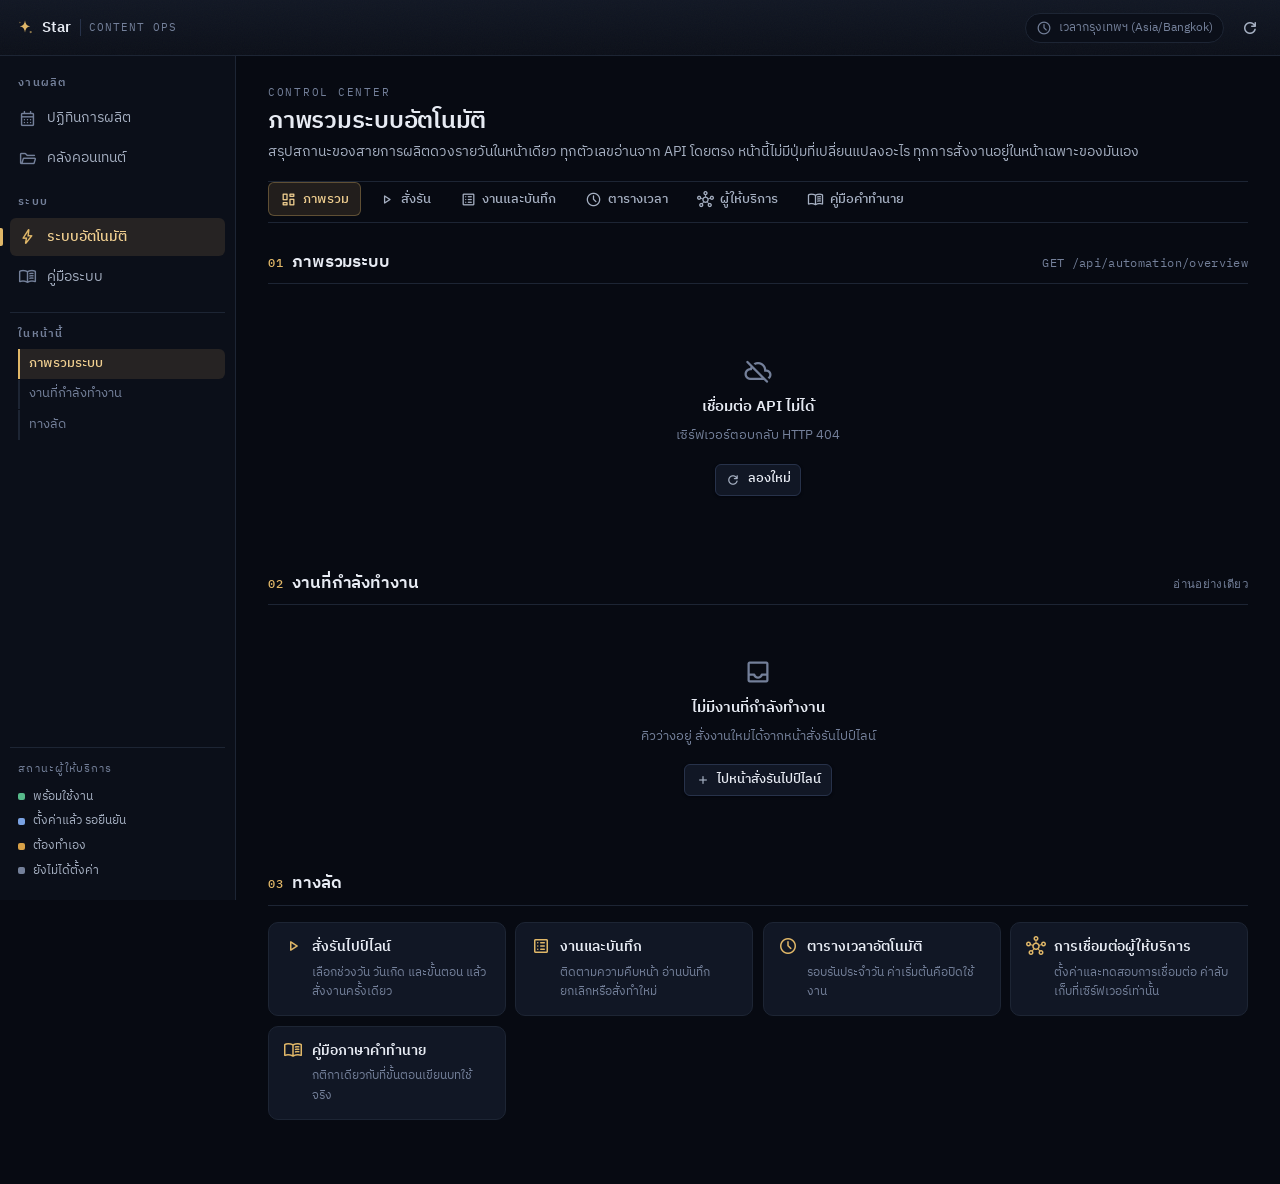
==== commit 0b9bc838: "split automation control center into focused pages" ====
--- a/automation/index.html
+++ b/automation/index.html
@@ -5,8 +5,8 @@
 <meta name="viewport" content="width=device-width, initial-scale=1, viewport-fit=cover">
 <meta name="color-scheme" content="dark">
 <meta name="robots" content="noindex">
-<meta name="description" content="ศูนย์ควบคุมระบบอัตโนมัติของสายการผลิตคอนเทนต์ดวงรายวัน Star — ตั้งค่าผู้ให้บริการ สั่งรันไปป์ไลน์ ติดตามงาน และตั้งตารางเวลา">
-<title>ศูนย์ควบคุมระบบอัตโนมัติ · Star Content Ops</title>
+<meta name="description" content="ภาพรวมศูนย์ควบคุมระบบอัตโนมัติของสายการผลิตคอนเทนต์ดวงรายวัน Star — สถานะผู้ให้บริการ งานที่กำลังทำงาน และตารางเวลา">
+<title>ภาพรวมระบบอัตโนมัติ · Star Content Ops</title>
 
 <link rel="icon" href="data:image/svg+xml,%3Csvg xmlns='http://www.w3.org/2000/svg' viewBox='0 0 24 24'%3E%3Cpath fill='%23e0b768' d='M12 1.5c.35 4.6 2.4 7.4 6.9 8.3-4.5.9-6.55 3.7-6.9 8.3-.35-4.6-2.4-7.4-6.9-8.3 4.5-.9 6.55-3.7 6.9-8.3Z'/%3E%3C/svg%3E">
 
@@ -17,8 +17,15 @@
 <link rel="stylesheet" href="/style.css">
 <link rel="stylesheet" href="/workspace.css">
 <link rel="stylesheet" href="/automation/automation.css">
+
+<!-- The five sibling pages: navigating between them is the common case. -->
+<link rel="prefetch" href="/automation/run/">
+<link rel="prefetch" href="/automation/jobs/">
+<link rel="prefetch" href="/automation/schedule/">
+<link rel="prefetch" href="/automation/providers/">
+<link rel="prefetch" href="/automation/guide/">
 </head>
-<body>
+<body data-ac-page="dashboard">
 
 <a class="skip-link" href="#workspace">ข้ามไปยังเนื้อหาหลัก</a>
 
@@ -93,15 +100,37 @@
     <div class="workspace-head" id="workspace">
       <div class="workspace-title">
         <span class="eyebrow">Control Center</span>
-        <h1>ศูนย์ควบคุมระบบอัตโนมัติ</h1>
+        <h1>ภาพรวมระบบอัตโนมัติ</h1>
         <p class="workspace-desc">
-          ตั้งค่าการเชื่อมต่อผู้ให้บริการ สั่งรันสายการผลิตดวงรายวัน ติดตามความคืบหน้าแบบเรียลไทม์
-          และกำหนดตารางเวลาอัตโนมัติ ทุกตัวเลขในหน้านี้อ่านจาก API โดยตรง
+          สรุปสถานะของสายการผลิตดวงรายวันในหน้าเดียว ทุกตัวเลขอ่านจาก API โดยตรง
+          หน้านี้ไม่มีปุ่มที่เปลี่ยนแปลงอะไร ทุกการสั่งงานอยู่ในหน้าเฉพาะของมันเอง
         </p>
       </div>
     </div>
 
-    <!-- ══ 01 · Overview ══════════════════════════════════ -->
+    <!-- ── Section nav (shared by all six pages) ───────── -->
+    <nav class="ac-nav" id="ac-nav" aria-label="ส่วนของศูนย์ควบคุมระบบอัตโนมัติ">
+      <a class="ac-nav-link is-active" href="/automation/" data-ac-nav="dashboard" aria-current="page">
+        <span class="ms" aria-hidden="true">dashboard</span><span>ภาพรวม</span>
+      </a>
+      <a class="ac-nav-link" href="/automation/run/" data-ac-nav="run">
+        <span class="ms" aria-hidden="true">play_arrow</span><span>สั่งรัน</span>
+      </a>
+      <a class="ac-nav-link" href="/automation/jobs/" data-ac-nav="jobs">
+        <span class="ms" aria-hidden="true">list_alt</span><span>งานและบันทึก</span>
+      </a>
+      <a class="ac-nav-link" href="/automation/schedule/" data-ac-nav="schedule">
+        <span class="ms" aria-hidden="true">schedule</span><span>ตารางเวลา</span>
+      </a>
+      <a class="ac-nav-link" href="/automation/providers/" data-ac-nav="providers">
+        <span class="ms" aria-hidden="true">hub</span><span>ผู้ให้บริการ</span>
+      </a>
+      <a class="ac-nav-link" href="/automation/guide/" data-ac-nav="guide">
+        <span class="ms" aria-hidden="true">menu_book</span><span>คู่มือคำทำนาย</span>
+      </a>
+    </nav>
+
+    <!-- ══ Overview ═══════════════════════════════════════ -->
     <section class="doc-section" id="overview" aria-labelledby="overview-h">
       <div class="section-head">
         <h2 id="overview-h" data-nav-label="ภาพรวมระบบ">
@@ -113,348 +142,102 @@
 
       <!-- Loading skeleton, replaced on first paint -->
       <div class="ac-tiles" id="ac-overview" aria-busy="true">
-        <div class="ac-tile sk ac-sk-card"></div>
-        <div class="ac-tile sk ac-sk-card"></div>
-        <div class="ac-tile sk ac-sk-card"></div>
-        <div class="ac-tile sk ac-sk-card"></div>
+        <div class="ac-tile sk ac-sk-card" aria-hidden="true"></div>
+        <div class="ac-tile sk ac-sk-card" aria-hidden="true"></div>
+        <div class="ac-tile sk ac-sk-card" aria-hidden="true"></div>
+        <div class="ac-tile sk ac-sk-card" aria-hidden="true"></div>
       </div>
 
       <div class="state-block" id="ac-overview-error" hidden></div>
       <div id="ac-overview-warnings"></div>
     </section>
 
-    <!-- ══ 02 · Providers ═════════════════════════════════ -->
-    <section class="doc-section" id="providers" aria-labelledby="providers-h">
+    <!-- ══ Current job ════════════════════════════════════ -->
+    <section class="doc-section" id="current" aria-labelledby="current-h">
       <div class="section-head">
-        <h2 id="providers-h" data-nav-label="การเชื่อมต่อผู้ให้บริการ">
+        <h2 id="current-h" data-nav-label="งานที่กำลังทำงาน">
           <span class="section-index" aria-hidden="true">02</span>
-          <span>การเชื่อมต่อผู้ให้บริการ</span>
+          <span>งานที่กำลังทำงาน</span>
         </h2>
-        <span class="section-aside">GET /api/providers</span>
-      </div>
-
-      <div class="callout callout-info">
-        <span class="ms" aria-hidden="true">lock</span>
-        <div class="callout-body">
-          <div class="callout-title">ค่าลับถูกเก็บไว้ที่เซิร์ฟเวอร์เท่านั้น</div>
-          <p>
-            ฟอร์มในหน้านี้จะไม่เติมค่าเดิมให้อัตโนมัติ และ API จะไม่ส่งค่าลับกลับมาไม่ว่ากรณีใด
-            สิ่งที่แสดงได้มีเพียงสถานะและตัวอักษรท้ายไม่กี่ตัวเพื่อยืนยันว่าบันทึกไว้แล้ว
-            ไฟล์ทั้งหมดถูกเขียนด้วยสิทธิ์ 0600 ในไดเรกทอรีสถานะ
-          </p>
-          <p>
-            Claude ใช้การล็อกอินของ CLI บนเซิร์ฟเวอร์ (<code class="inline">claude login</code>)
-            ระบบนี้ไม่รับ session token ของ Claude ผ่านเบราว์เซอร์
-          </p>
-        </div>
-      </div>
-
-      <div class="card-grid" id="ac-providers"></div>
-      <div class="state-block" id="ac-providers-empty" hidden>
-        <span class="ms state-icon" aria-hidden="true">hourglass_empty</span>
-        <p class="state-title">กำลังโหลดข้อมูลผู้ให้บริการ</p>
-      </div>
-    </section>
-
-    <!-- ══ 03 · Run pipeline ══════════════════════════════ -->
-    <section class="doc-section" id="run" aria-labelledby="run-h">
-      <div class="section-head">
-        <h2 id="run-h" data-nav-label="สั่งรันไปป์ไลน์">
-          <span class="section-index" aria-hidden="true">03</span>
-          <span>สั่งรันไปป์ไลน์</span>
-        </h2>
-        <span class="section-aside">POST /api/jobs</span>
-      </div>
-
-      <div class="panel-card">
+        <span class="section-aside">อ่านอย่างเดียว</span>
+      </div>
+
+      <div class="state-block" id="ac-current-empty">
+        <span class="ms state-icon" aria-hidden="true">inbox</span>
+        <p class="state-title">ไม่มีงานที่กำลังทำงาน</p>
+        <p class="state-desc">คิวว่างอยู่ สั่งงานใหม่ได้จากหน้าสั่งรันไปป์ไลน์</p>
+        <a class="btn btn-sm" href="/automation/run/">
+          <span class="ms" aria-hidden="true">add</span>
+          <span>ไปหน้าสั่งรันไปป์ไลน์</span>
+        </a>
+      </div>
+
+      <div class="panel-card" id="ac-current-panel" hidden>
         <div class="panel-card-head">
-          <h3>ขอบเขตงาน</h3>
-          <span class="ac-field-hint" id="ac-range-note"></span>
+          <h3>งานล่าสุดที่ยังทำงานอยู่</h3>
+          <span id="ac-current-status"></span>
         </div>
         <div class="panel-card-body">
-
-          <div class="ac-run-grid">
-            <div class="ac-field">
-              <label for="ac-from-date">วันที่เริ่มต้น</label>
-              <input class="ac-input" type="date" id="ac-from-date" name="from_date"
-                     required aria-describedby="ac-date-hint">
-            </div>
-            <div class="ac-field">
-              <label for="ac-to-date">วันที่สิ้นสุด</label>
-              <input class="ac-input" type="date" id="ac-to-date" name="to_date"
-                     aria-describedby="ac-date-hint">
-              <span class="ac-field-hint" id="ac-date-hint">
-                เว้นว่างได้ ระบบจะใช้วันเดียวกับวันที่เริ่มต้น
-              </span>
-            </div>
+          <p class="ac-job-meta"><span class="ac-job-id" id="ac-current-id"></span></p>
+          <p class="ac-job-meta" id="ac-current-scope"></p>
+
+          <div class="ac-progress-head">
+            <span>ความคืบหน้า</span>
+            <span class="ac-progress-pct" id="ac-current-pct">0%</span>
           </div>
-
-          <fieldset class="ac-fieldset" style="margin-bottom:.9rem">
-            <legend id="ac-days-legend">วันเกิดที่ต้องการผลิต</legend>
-            <div class="ac-pills" id="ac-days" role="group" aria-labelledby="ac-days-legend"></div>
-            <div class="ac-actions" style="margin-top:.5rem">
-              <button class="btn btn-sm btn-quiet" type="button" id="ac-select-all-days">
-                <span class="ms" aria-hidden="true">select_all</span>
-                <span>เลือกทั้งหมด</span>
-              </button>
-              <button class="btn btn-sm btn-quiet" type="button" id="ac-clear-days">
-                <span class="ms" aria-hidden="true">deselect</span>
-                <span>ล้างการเลือก</span>
-              </button>
-            </div>
-          </fieldset>
-
-          <fieldset class="ac-fieldset" style="margin-bottom:.9rem">
-            <legend id="ac-stages-legend">ขั้นตอนที่จะรัน (เรียงตามลำดับไปป์ไลน์เสมอ)</legend>
-            <div class="ac-pills" id="ac-stages" role="group" aria-labelledby="ac-stages-legend"></div>
-          </fieldset>
-
-          <fieldset class="ac-fieldset" style="margin-bottom:.9rem">
-            <legend id="ac-platforms-legend">ปลายทางการเผยแพร่ (จำเป็นเมื่อเลือกขั้นตอน "เผยแพร่")</legend>
-            <div class="ac-pills" id="ac-platforms" role="group" aria-labelledby="ac-platforms-legend"></div>
-            <p class="ac-field-hint" id="ac-manual-note"></p>
-          </fieldset>
-
-          <div class="ac-field" style="margin-bottom:.5rem">
-            <label class="ac-check" for="ac-dry-run">
-              <input type="checkbox" id="ac-dry-run" checked>
-              <span>
-                โหมดซ้อม (dry run)
-                <span class="ac-check-note">
-                  ตรวจเงื่อนไขและแสดงคำสั่งที่จะรัน โดยไม่เรียกผู้ให้บริการและไม่เขียนไฟล์ลงโปรเจกต์
-                </span>
-              </span>
-            </label>
+          <div class="ac-bar" id="ac-current-bar" role="progressbar"
+               aria-valuemin="0" aria-valuemax="100" aria-valuenow="0"
+               aria-label="ความคืบหน้าของงานที่กำลังทำงาน">
+            <div class="ac-bar-fill" id="ac-current-bar-fill"></div>
           </div>
 
-          <div class="ac-field">
-            <label class="ac-check" for="ac-force">
-              <input type="checkbox" id="ac-force">
-              <span>
-                เขียนทับไฟล์เดิม (force)
-                <span class="ac-check-note">
-                  ปกติระบบจะข้ามบทที่มีอยู่แล้ว เปิดตัวเลือกนี้เพื่อสร้างใหม่ทับของเดิม
-                </span>
-              </span>
-            </label>
+          <div class="ac-actions">
+            <a class="btn btn-sm" id="ac-current-link" href="/automation/jobs/">
+              <span class="ms" aria-hidden="true">visibility</span>
+              <span>ดูรายละเอียดและบันทึก</span>
+            </a>
           </div>
         </div>
-
-        <div class="panel-card-body" style="border-top:1px solid var(--border)">
-          <div class="ac-cost is-dry" id="ac-cost" role="status" aria-live="polite"></div>
-          <div class="ac-actions">
-            <button class="btn btn-primary" type="button" id="ac-run">
-              <span class="ms" aria-hidden="true">science</span>
-              <span>เริ่มงานแบบซ้อม</span>
-            </button>
-          </div>
-          <p class="status-msg" id="ac-run-status" aria-live="polite"></p>
-        </div>
       </div>
     </section>
 
-    <!-- ══ 04 · Live progress ═════════════════════════════ -->
-    <section class="doc-section" id="progress" aria-labelledby="progress-h">
+    <!-- ══ Doors ══════════════════════════════════════════ -->
+    <section class="doc-section" id="shortcuts" aria-labelledby="shortcuts-h">
       <div class="section-head">
-        <h2 id="progress-h" data-nav-label="ความคืบหน้าและบันทึก">
-          <span class="section-index" aria-hidden="true">04</span>
-          <span>ความคืบหน้าและบันทึก</span>
+        <h2 id="shortcuts-h" data-nav-label="ทางลัด">
+          <span class="section-index" aria-hidden="true">03</span>
+          <span>ทางลัด</span>
         </h2>
-        <span class="section-aside">GET /api/jobs/{id}</span>
-      </div>
-
-      <div id="ac-progress-section">
-        <div class="state-block" id="ac-progress-empty">
-          <span class="ms state-icon" aria-hidden="true">motion_photos_off</span>
-          <p class="state-title">ยังไม่มีงานที่กำลังติดตาม</p>
-          <p class="state-desc">เริ่มงานใหม่จากส่วนด้านบน หรือเลือกงานจากประวัติเพื่อดูรายละเอียด</p>
-        </div>
-
-        <div class="panel-card" id="ac-progress-panel" hidden>
-          <div class="panel-card-head">
-            <h3>งานที่กำลังติดตาม</h3>
-            <span class="chip" id="ac-job-status"></span>
-          </div>
-          <div class="panel-card-body">
-            <p class="ac-job-meta"><span class="ac-job-id" id="ac-job-id"></span></p>
-            <p class="ac-job-meta" id="ac-job-scope"></p>
-
-            <div class="ac-progress-head" style="margin-top:.8rem">
-              <span class="ac-field-hint">ความคืบหน้า</span>
-              <span class="ac-progress-pct" id="ac-progress-pct">0%</span>
-            </div>
-            <div class="ac-bar" id="ac-bar" role="progressbar"
-                 aria-valuemin="0" aria-valuemax="100" aria-valuenow="0"
-                 aria-label="ความคืบหน้าของงาน">
-              <div class="ac-bar-fill" id="ac-bar-fill"></div>
-            </div>
-
-            <ul class="ac-track" id="ac-track"></ul>
-
-            <p class="status-msg" id="ac-progress-status" aria-live="polite"></p>
-
-            <div class="ac-actions" style="margin-top:.8rem">
-              <button class="btn btn-sm" type="button" id="ac-cancel" hidden>
-                <span class="ms" aria-hidden="true">stop_circle</span>
-                <span>ยกเลิกงาน</span>
-              </button>
-              <button class="btn btn-sm" type="button" id="ac-retry" hidden>
-                <span class="ms" aria-hidden="true">replay</span>
-                <span>สั่งทำใหม่</span>
-              </button>
-              <label class="ac-check" for="ac-log-follow" style="margin-left:auto">
-                <input type="checkbox" id="ac-log-follow" checked>
-                <span>เลื่อนตามบันทึกล่าสุด</span>
-              </label>
-            </div>
-          </div>
-
-          <div class="panel-card-head">
-            <h3>บันทึกการทำงาน</h3>
-          </div>
-          <div class="panel-card-body">
-            <div class="ac-log" id="ac-log" role="log" aria-live="polite"
-                 aria-label="บันทึกการทำงานของงานปัจจุบัน" tabindex="0">
-              <p class="ac-log-empty">ยังไม่มีบันทึก</p>
-            </div>
-          </div>
-
-          <div class="panel-card-body" id="ac-result" hidden></div>
-
-          <div class="panel-card-foot">
-            การสั่งทำใหม่เป็นการกระทำด้วยตนเองเสมอ ระบบไม่ลองใหม่ให้อัตโนมัติ
-            เพื่อไม่ให้เกิดลูปเรียกใช้งานที่มีค่าใช้จ่าย
-          </div>
-        </div>
+      </div>
+
+      <div class="ac-doors">
+        <a class="ac-door" href="/automation/run/">
+          <span class="ms" aria-hidden="true">play_arrow</span>
+          <span class="ac-door-title">สั่งรันไปป์ไลน์</span>
+          <span class="ac-door-desc">เลือกช่วงวัน วันเกิด และขั้นตอน แล้วสั่งงานครั้งเดียว</span>
+        </a>
+        <a class="ac-door" href="/automation/jobs/">
+          <span class="ms" aria-hidden="true">list_alt</span>
+          <span class="ac-door-title">งานและบันทึก</span>
+          <span class="ac-door-desc">ติดตามความคืบหน้า อ่านบันทึก ยกเลิกหรือสั่งทำใหม่</span>
+        </a>
+        <a class="ac-door" href="/automation/schedule/">
+          <span class="ms" aria-hidden="true">schedule</span>
+          <span class="ac-door-title">ตารางเวลาอัตโนมัติ</span>
+          <span class="ac-door-desc">รอบรันประจำวัน ค่าเริ่มต้นคือปิดใช้งาน</span>
+        </a>
+        <a class="ac-door" href="/automation/providers/">
+          <span class="ms" aria-hidden="true">hub</span>
+          <span class="ac-door-title">การเชื่อมต่อผู้ให้บริการ</span>
+          <span class="ac-door-desc">ตั้งค่าและทดสอบการเชื่อมต่อ ค่าลับเก็บที่เซิร์ฟเวอร์เท่านั้น</span>
+        </a>
+        <a class="ac-door" href="/automation/guide/">
+          <span class="ms" aria-hidden="true">menu_book</span>
+          <span class="ac-door-title">คู่มือภาษาคำทำนาย</span>
+          <span class="ac-door-desc">กติกาเดียวกับที่ขั้นตอนเขียนบทใช้จริง</span>
+        </a>
       </div>
     </section>
-
-    <!-- ══ 05 · Job history ═══════════════════════════════ -->
-    <section class="doc-section" id="history" aria-labelledby="history-h">
-      <div class="section-head">
-        <h2 id="history-h" data-nav-label="ประวัติงาน">
-          <span class="section-index" aria-hidden="true">05</span>
-          <span>ประวัติงาน</span>
-        </h2>
-        <span class="section-aside">GET /api/jobs</span>
-      </div>
-
-      <div class="panel-card">
-        <div class="ac-jobs" id="ac-jobs"></div>
-        <div class="state-block" id="ac-jobs-empty" hidden>
-          <span class="ms state-icon" aria-hidden="true">inbox</span>
-          <p class="state-title">ยังไม่มีงานในระบบ</p>
-          <p class="state-desc">งานที่สั่งจากหน้านี้และจากตารางเวลาจะปรากฏที่นี่</p>
-        </div>
-      </div>
-    </section>
-
-    <!-- ══ 06 · Schedule ══════════════════════════════════ -->
-    <section class="doc-section" id="schedule" aria-labelledby="schedule-h">
-      <div class="section-head">
-        <h2 id="schedule-h" data-nav-label="ตารางเวลาอัตโนมัติ">
-          <span class="section-index" aria-hidden="true">06</span>
-          <span>ตารางเวลาอัตโนมัติ</span>
-        </h2>
-        <span class="section-aside">GET · PUT /api/schedule</span>
-      </div>
-
-      <div class="callout callout-warn">
-        <span class="ms" aria-hidden="true">info</span>
-        <div class="callout-body">
-          <div class="callout-title">ค่าเริ่มต้นคือปิดใช้งาน</div>
-          <p>
-            ตารางเวลาทำงานวันละหนึ่งครั้งตามเวลากรุงเทพฯ
-            (<span id="ac-sched-tz">Asia/Bangkok</span>) และไม่มีการลองใหม่อัตโนมัติ
-            ถ้ามีงานอื่นทำงานอยู่ในเวลานั้น ระบบจะข้ามรอบนั้นไปแทนที่จะต่อคิว
-          </p>
-        </div>
-      </div>
-
-      <div class="panel-card">
-        <div class="panel-card-head">
-          <h3>ตั้งค่าตารางเวลา</h3>
-          <span class="ac-field-hint" id="ac-sched-last"></span>
-        </div>
-        <div class="panel-card-body">
-
-          <div class="ac-field" style="margin-bottom:.9rem">
-            <label class="ac-check" for="ac-sched-enabled">
-              <input type="checkbox" id="ac-sched-enabled">
-              <span>เปิดใช้งานตารางเวลา</span>
-            </label>
-          </div>
-
-          <div class="ac-schedule-grid">
-            <div class="ac-field">
-              <label for="ac-sched-time">เวลาที่เริ่มรัน</label>
-              <input class="ac-input" type="time" id="ac-sched-time" value="05:30">
-              <span class="ac-field-hint">รูปแบบ 24 ชั่วโมง ตามเวลากรุงเทพฯ</span>
-            </div>
-            <div class="ac-field">
-              <label for="ac-sched-offset">วันที่เป้าหมาย</label>
-              <select class="ac-select" id="ac-sched-offset">
-                <option value="0">วันเดียวกับวันที่รัน</option>
-                <option value="1">วันถัดไป (+1)</option>
-                <option value="2">อีก 2 วัน (+2)</option>
-                <option value="3">อีก 3 วัน (+3)</option>
-                <option value="7">อีก 7 วัน (+7)</option>
-              </select>
-              <span class="ac-field-hint">ผลิตล่วงหน้าได้โดยเลื่อนวันที่เป้าหมาย</span>
-            </div>
-          </div>
-
-          <fieldset class="ac-fieldset" style="margin-bottom:.9rem">
-            <legend id="ac-sched-days-legend">วันเกิดที่ผลิตในแต่ละรอบ</legend>
-            <div class="ac-pills" id="ac-sched-days" role="group"
-                 aria-labelledby="ac-sched-days-legend"></div>
-          </fieldset>
-
-          <fieldset class="ac-fieldset" style="margin-bottom:.9rem">
-            <legend id="ac-sched-stages-legend">ขั้นตอนที่รันในแต่ละรอบ</legend>
-            <div class="ac-pills" id="ac-sched-stages" role="group"
-                 aria-labelledby="ac-sched-stages-legend"></div>
-          </fieldset>
-
-          <fieldset class="ac-fieldset" style="margin-bottom:.9rem">
-            <legend id="ac-sched-platforms-legend">
-              ปลายทางการเผยแพร่ของรอบอัตโนมัติ (จำเป็นเมื่อเลือกขั้นตอน "เผยแพร่")
-            </legend>
-            <div class="ac-pills" id="ac-sched-platforms" role="group"
-                 aria-labelledby="ac-sched-platforms-legend"></div>
-            <p class="ac-field-hint" id="ac-sched-manual-note"></p>
-            <p class="status-msg" id="ac-sched-warning" aria-live="polite"></p>
-          </fieldset>
-
-          <div class="ac-field">
-            <label class="ac-check" for="ac-sched-dry">
-              <input type="checkbox" id="ac-sched-dry" checked>
-              <span>
-                รันแบบซ้อมเท่านั้น
-                <span class="ac-check-note">
-                  แนะนำให้เปิดไว้จนกว่าจะยืนยันว่าทุกขั้นตอนผ่านในโหมดซ้อมแล้ว
-                </span>
-              </span>
-            </label>
-          </div>
-        </div>
-
-        <div class="panel-card-body" style="border-top:1px solid var(--border)">
-          <div class="ac-actions">
-            <button class="btn btn-primary btn-sm" type="button" id="ac-sched-save">
-              <span class="ms" aria-hidden="true">save</span>
-              <span>บันทึกตารางเวลา</span>
-            </button>
-          </div>
-          <p class="status-msg" id="ac-sched-status" aria-live="polite"></p>
-        </div>
-      </div>
-    </section>
-
-    <p class="ac-field-hint" style="margin:2rem 0 1rem">
-      ต้องการคำอธิบายแต่ละขั้นตอนและวิธีแก้ปัญหา อ่านได้ที่
-      <a href="/howto/">คู่มือระบบ</a>
-    </p>
 
   </main>
 </div>
@@ -463,6 +246,8 @@
 
 <script src="/workspace.js" defer></script>
 <script src="/automation/automation.js" defer></script>
+<script src="/automation/automation-nav.js" defer></script>
+<script src="/automation/pages-dashboard.js" defer></script>
 
 </body>
 </html>
--- a/automation/automation.css
+++ b/automation/automation.css
@@ -2,8 +2,9 @@
    Star — Automation Control Center
    Scoped additions only. Surfaces, spacing, type and the gold
    accent all come from /style.css and /workspace.css; this file
-   adds the components that exist nowhere else: provider cards,
-   the run form, the live progress track and the log stream.
+   adds the components that exist nowhere else: the six-page
+   section nav, provider cards, the run form, the live progress
+   track, the log stream and the style-guide reader.
 
    Every rule is prefixed .ac- so it cannot collide with the
    calendar or content pages.
@@ -186,7 +187,10 @@
 .ac-check span { overflow-wrap: anywhere; }
 .ac-check-note { display: block; font-size: .74rem; color: var(--text-3); }
 
-.ac-fieldset { border: 0; padding: 0; margin: 0; min-width: 0; }
+/* The fieldsets stack inside a card body; the last one sits flush against
+   the divider below it. */
+.ac-fieldset { border: 0; padding: 0; margin: 0 0 .9rem; min-width: 0; }
+.ac-fieldset:last-child { margin-bottom: 0; }
 .ac-fieldset > legend {
   padding: 0;
   font-size: .78rem;
@@ -403,6 +407,198 @@
   margin-bottom: .9rem;
 }
 
+/* ── section nav (all six pages) ───────────────────────── */
+
+/* Scrolls sideways rather than wrapping into a second row on a narrow
+   screen, so the page below it never shifts down as the label lengths
+   change from page to page. */
+.ac-nav {
+  display: flex;
+  gap: .3rem;
+  margin: 0 0 1.25rem;
+  padding-bottom: .35rem;
+  border-bottom: 1px solid var(--border);
+  overflow-x: auto;
+  overscroll-behavior-x: contain;
+  scrollbar-width: thin;
+  -webkit-overflow-scrolling: touch;
+}
+
+.ac-nav-link {
+  display: inline-flex;
+  align-items: center;
+  gap: .35rem;
+  flex: none;
+  padding: .42rem .7rem;
+  border: 1px solid transparent;
+  border-radius: var(--radius);
+  color: var(--text-2);
+  font-size: .82rem;
+  font-weight: 500;
+  line-height: 1.4;
+  white-space: nowrap;
+  text-decoration: none;
+  transition: background-color .16s var(--ease-out), color .16s var(--ease-out);
+}
+.ac-nav-link .ms { font-size: 17px; }
+.ac-nav-link:hover { background: var(--surface-hover); color: var(--text); }
+.ac-nav-link:focus-visible { outline: 2px solid var(--accent); outline-offset: 2px; }
+
+/* Gold is reserved for "you are here". */
+.ac-nav-link.is-active,
+.ac-nav-link[aria-current="page"] {
+  background: var(--accent-soft);
+  border-color: var(--accent-line);
+  color: var(--accent-strong);
+}
+.ac-nav-link.is-active:hover { background: var(--accent-soft); color: var(--accent-strong); }
+
+/* ── dashboard doors ───────────────────────────────────── */
+
+.ac-doors {
+  display: grid;
+  grid-template-columns: repeat(auto-fit, minmax(220px, 1fr));
+  gap: .6rem;
+}
+
+.ac-door {
+  display: grid;
+  grid-template-columns: 20px 1fr;
+  grid-template-areas: "icon title" ".    desc";
+  gap: .2rem .55rem;
+  padding: .85rem .9rem;
+  min-width: 0;
+  background: var(--surface-2);
+  border: 1px solid var(--border);
+  border-radius: var(--radius-lg);
+  color: inherit;
+  text-decoration: none;
+  transition: border-color .16s var(--ease-out), background-color .16s var(--ease-out);
+}
+.ac-door .ms { grid-area: icon; font-size: 20px; color: var(--accent); }
+.ac-door-title { grid-area: title; font-size: .9rem; font-weight: 600; color: var(--text); }
+.ac-door-desc {
+  grid-area: desc;
+  font-size: .78rem;
+  color: var(--text-3);
+  line-height: 1.55;
+  overflow-wrap: anywhere;
+}
+.ac-door:hover { background: var(--surface-hover); border-color: var(--accent-line); }
+.ac-door:focus-visible { outline: 2px solid var(--accent); outline-offset: 2px; }
+
+/* ── style-guide reader ────────────────────────────────── */
+
+.ac-guide-intro { margin-bottom: 1rem; }
+.ac-guide-intro h3 { font-size: 1.02rem; color: var(--text); margin: 0 0 .35rem; }
+.ac-guide-intro h3:empty, .ac-guide-intro p:empty { display: none; }
+.ac-guide-intro p {
+  font-size: .85rem;
+  color: var(--text-2);
+  line-height: 1.75;
+  max-width: 70ch;
+}
+
+.ac-guide-facts {
+  display: grid;
+  grid-template-columns: auto minmax(0, 1fr);
+  gap: .3rem .8rem;
+  margin: .9rem 0 0;
+  font-size: .8rem;
+}
+.ac-guide-facts dt { color: var(--text-3); }
+.ac-guide-facts dd { margin: 0; min-width: 0; }
+.ac-guide-facts dd .inline { overflow-wrap: anywhere; }
+
+.ac-guide-section { margin-bottom: .75rem; }
+.ac-guide-section .panel-card-head h2 { font-size: .95rem; margin: 0; }
+.ac-guide-rawkey {
+  font-family: var(--mono, "IBM Plex Mono", monospace);
+  font-size: .7rem;
+  color: var(--text-3);
+}
+
+/* The renderer nests: each level indents once and hangs on a hairline, so
+   depth is legible without numbering the levels. */
+.ac-guide-group + .ac-guide-group { margin-top: .8rem; }
+.ac-guide-key {
+  margin: 0 0 .3rem;
+  font-size: .82rem;
+  font-weight: 600;
+  color: var(--accent-strong);
+  overflow-wrap: anywhere;
+}
+h4.ac-guide-key { font-size: .8rem; color: var(--text); }
+h5.ac-guide-key { font-size: .78rem; color: var(--text-2); font-weight: 500; }
+
+.ac-guide-block {
+  padding-left: .75rem;
+  border-left: 1px solid var(--border);
+  min-width: 0;
+}
+.ac-guide-section > .panel-card-body > .ac-guide-block {
+  padding-left: 0;
+  border-left: 0;
+}
+
+.ac-guide-text {
+  margin: 0 0 .4rem;
+  font-size: .82rem;
+  color: var(--text-2);
+  line-height: 1.75;
+  overflow-wrap: anywhere;
+}
+.ac-guide-empty { font-size: .8rem; color: var(--text-3); margin: 0; }
+
+.ac-guide-list { margin: 0 0 .4rem; padding-left: 1.1rem; }
+.ac-guide-list li {
+  font-size: .82rem;
+  color: var(--text-2);
+  line-height: 1.7;
+  margin-bottom: .25rem;
+  overflow-wrap: anywhere;
+}
+
+.ac-guide-stack { display: grid; gap: .5rem; }
+.ac-guide-item {
+  padding: .6rem .7rem;
+  background: var(--surface-1);
+  border: 1px solid var(--border);
+  border-radius: var(--radius);
+  min-width: 0;
+}
+
+/* Table of contents in the sidebar foot. */
+#ac-guide-toc { display: flex; flex-direction: column; gap: .1rem; }
+#ac-guide-toc:empty { display: none; }
+.ac-guide-toc-link {
+  padding: .3rem .45rem;
+  border-radius: var(--radius);
+  color: var(--text-3);
+  font-size: .78rem;
+  text-decoration: none;
+  overflow-wrap: anywhere;
+}
+.ac-guide-toc-link:hover { background: var(--surface-hover); color: var(--text-2); }
+.ac-guide-toc-link:focus-visible { outline: 2px solid var(--accent); outline-offset: 1px; }
+
+/* ── small shared helpers ──────────────────────────────── */
+
+.ac-inline-link {
+  display: inline-block;
+  margin-left: .4rem;
+  color: var(--accent);
+  font-size: .8rem;
+  overflow-wrap: anywhere;
+}
+.ac-inline-link:focus-visible { outline: 2px solid var(--accent); outline-offset: 2px; }
+
+.ac-field-gap { margin-bottom: .9rem; }
+.ac-actions-tight { margin-top: .5rem; }
+.ac-check-inline { align-items: center; font-size: .8rem; }
+.ac-page-foot { margin: 1.5rem 0 1rem; }
+.panel-card-body.is-divided { border-top: 1px solid var(--border); }
+
 /* ── loading skeletons ─────────────────────────────────── */
 
 .ac-skeleton { display: grid; gap: .6rem; }
@@ -411,8 +607,29 @@
   border-radius: var(--radius-lg);
   border: 1px solid var(--border);
 }
+.ac-sk-row {
+  height: 56px;
+  border-radius: var(--radius);
+  border: 1px solid var(--border);
+  margin-bottom: .4rem;
+}
+.ac-sk-row:last-child { margin-bottom: 0; }
+.ac-sk-pill {
+  height: 32px;
+  width: 7.5rem;
+  border-radius: 20px;
+  border: 1px solid var(--border);
+}
 
 /* ── responsive ────────────────────────────────────────── */
+
+/* Nothing in this section may push the viewport sideways: the log, the
+   guide bodies and the provider details all contain unbroken machine
+   strings. */
+.ac-tiles, .ac-doors, .ac-jobs, .ac-guide, .ac-run-grid, .ac-schedule-grid {
+  min-width: 0;
+}
+.ac-guide, .ac-guide-section, .ac-provider { max-width: 100%; }
 
 @media (max-width: 720px) {
   .ac-tiles { grid-template-columns: repeat(auto-fit, minmax(150px, 1fr)); }
@@ -421,12 +638,37 @@
   .ac-actions .btn { flex: 1 1 auto; }
   .ac-log { max-height: 240px; font-size: .72rem; }
   .ac-log-time { display: none; }
+  .ac-doors { grid-template-columns: 1fr; }
+  .ac-guide-facts { grid-template-columns: minmax(0, 1fr); gap: .1rem; }
+  .ac-guide-facts dd { margin-bottom: .45rem; }
 }
 
 @media (max-width: 400px) {
   .ac-tiles { grid-template-columns: 1fr 1fr; }
 }
 
+/* iPhone SE / 375px: two tiles a row is still legible, the nav keeps
+   scrolling, and the nested guide indent gives back its gutter. */
+@media (max-width: 380px) {
+  .ac-nav { gap: .2rem; margin-bottom: 1rem; }
+  .ac-nav-link { padding: .4rem .5rem; font-size: .78rem; }
+  .ac-tile { padding: .7rem; }
+  .ac-tile-value { font-size: 1.05rem; }
+  .ac-pills { gap: .3rem; }
+  .ac-guide-block { padding-left: .5rem; }
+  .ac-guide-list { padding-left: .95rem; }
+  .ac-sk-pill { width: 5.5rem; }
+  .ac-actions { flex-direction: column; align-items: stretch; }
+  .ac-actions .btn { width: 100%; justify-content: center; }
+  .ac-check-inline { width: 100%; }
+}
+
+/* Transitions here are limited to colour and the progress fill; none of them
+   move layout, and all of them stop entirely when motion is not wanted. */
 @media (prefers-reduced-motion: reduce) {
-  .ac-bar-fill, .ac-pill span { transition: none; }
-}
+  .ac-bar-fill,
+  .ac-pill span,
+  .ac-nav-link,
+  .ac-door { transition: none; }
+  .ac-nav { scroll-behavior: auto; }
+}
